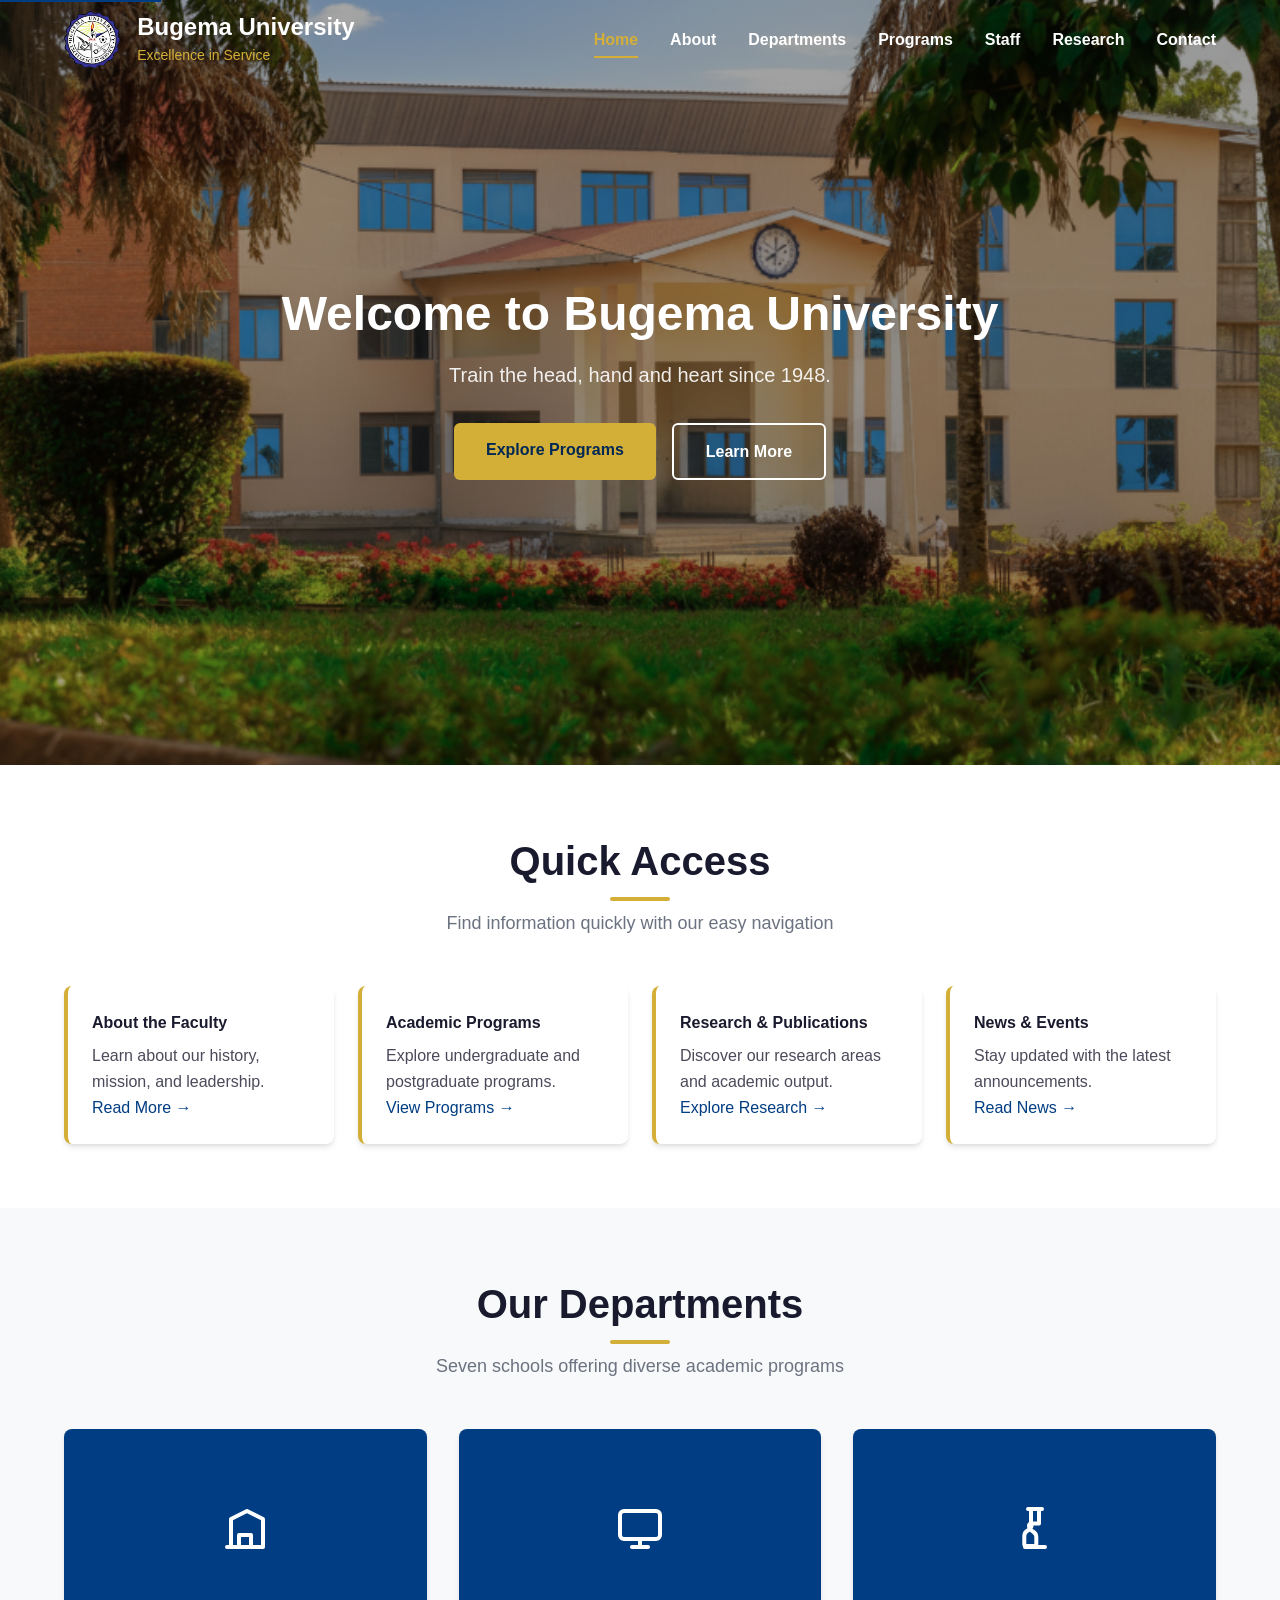
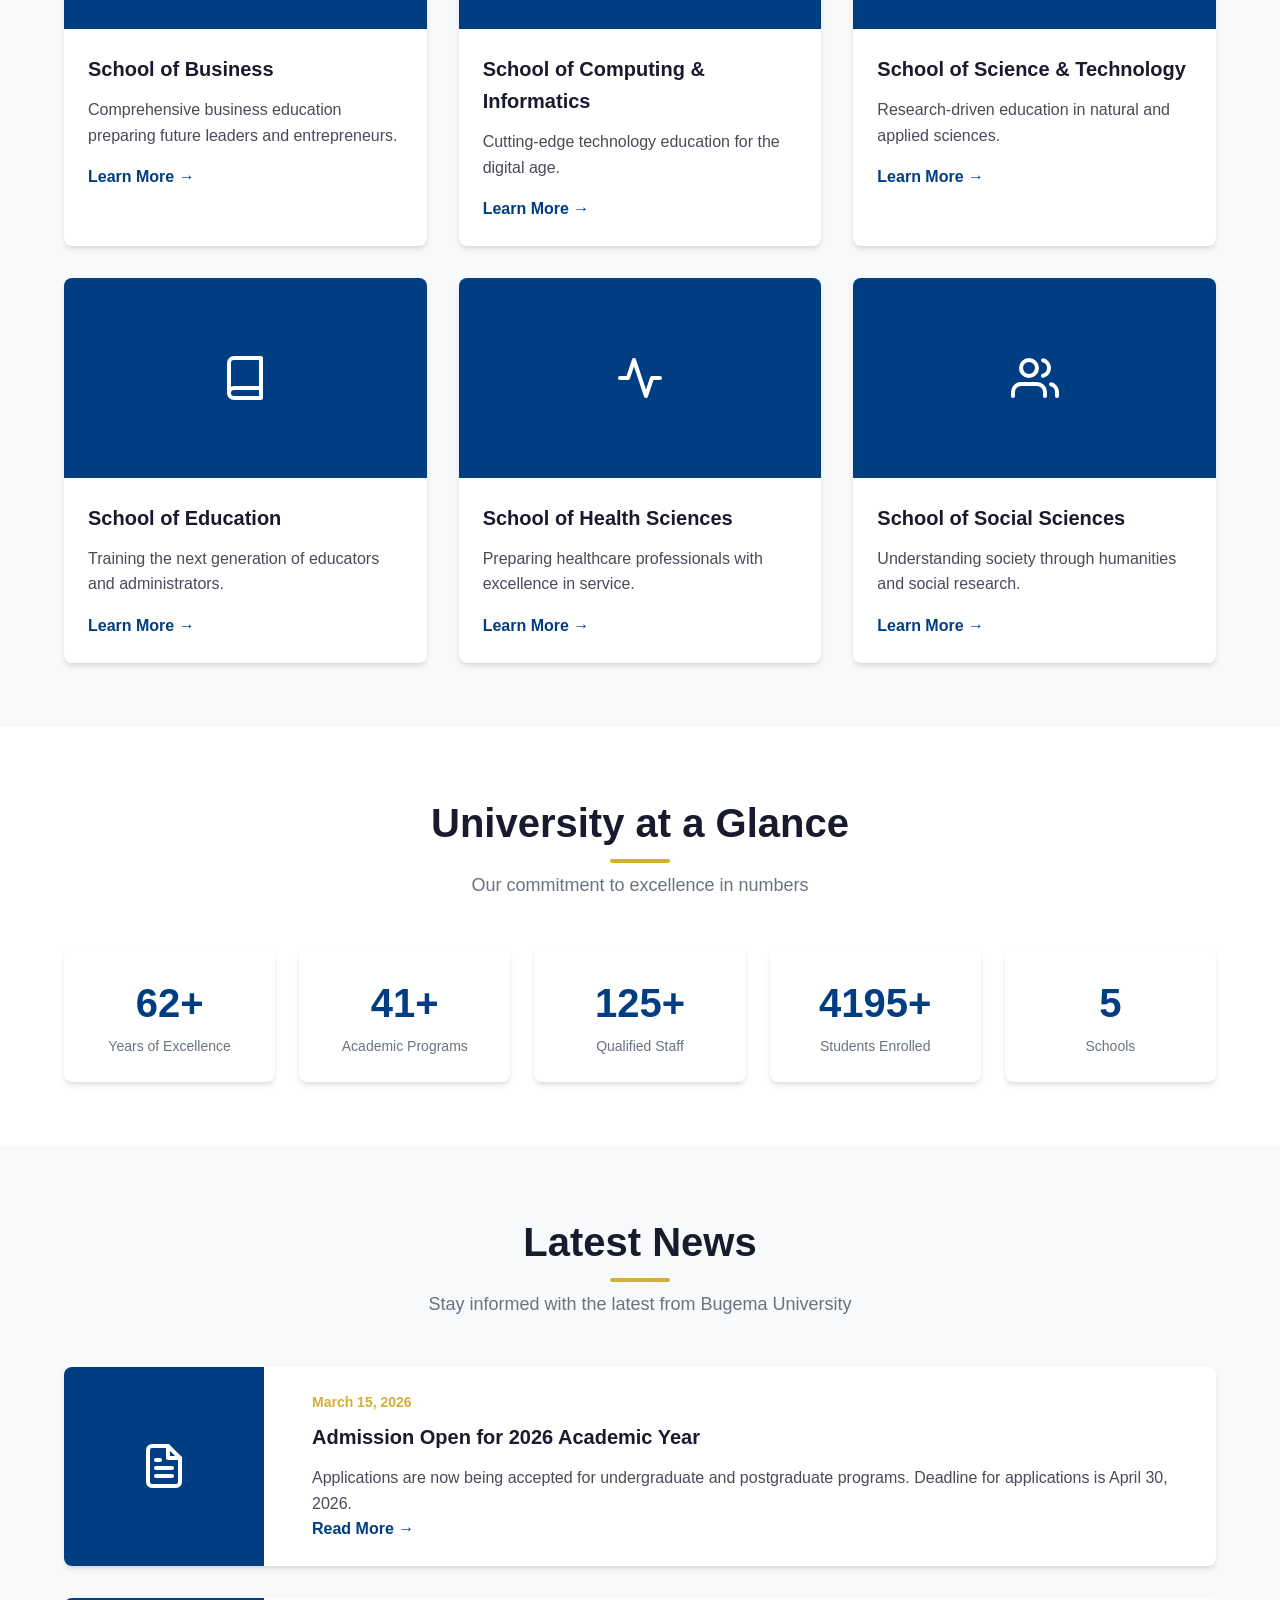
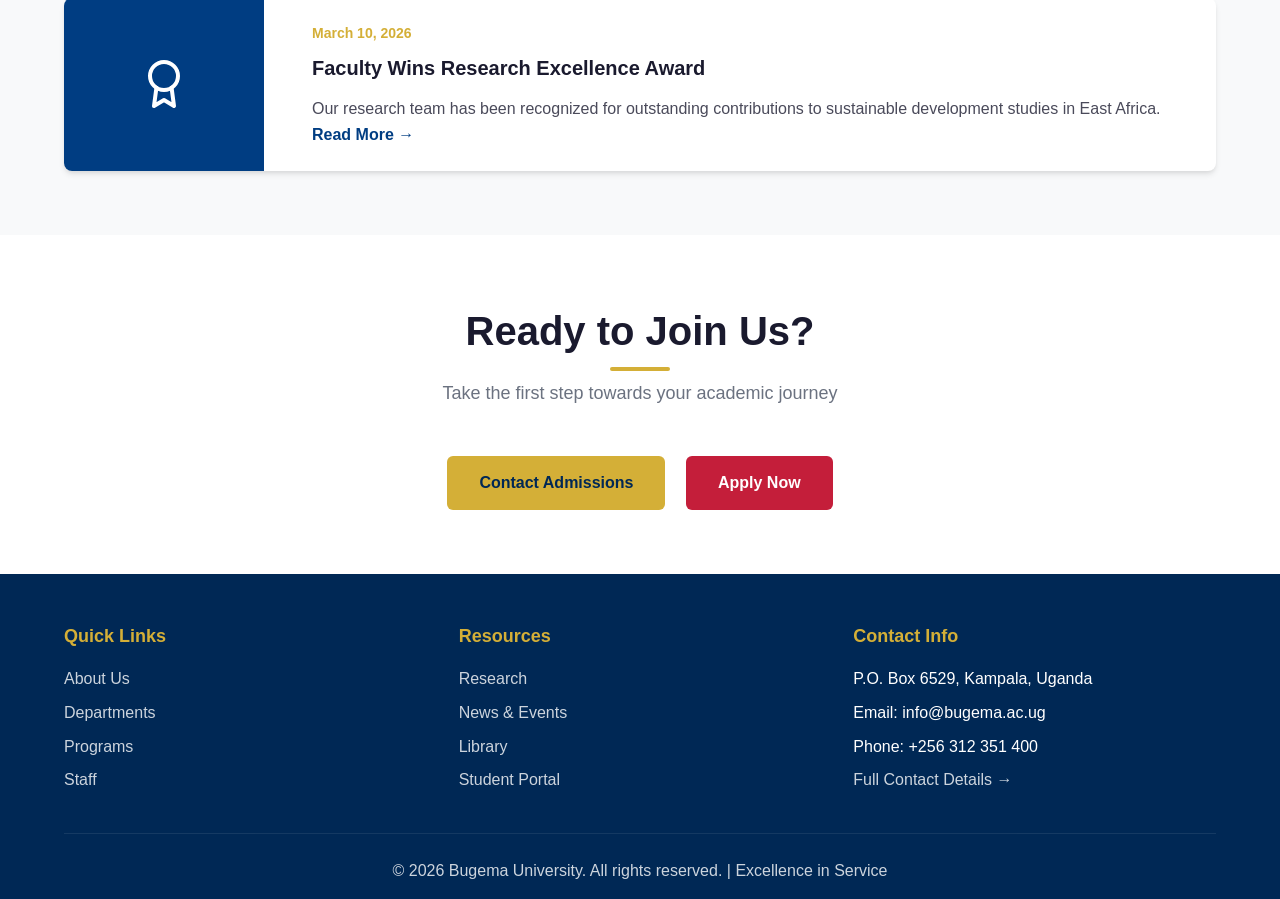
==== index.html @ 27b9cb72 "first commit" ====
<!DOCTYPE html>
<html lang="en">
<head>
    <meta charset="UTF-8">
    <meta name="viewport" content="width=device-width, initial-scale=1.0">
    <meta name="description" content="Bugema University Faculty Website - Excellence in Service since 1948. Offering quality education in various departments and programs.">
    <title>Bugema University - Home</title>
    <link rel="stylesheet" href="styles.css">
</head>
<body>
    <a href="#main-content" class="skip-link">Skip to main content</a>
    
    <header>
        <nav class="main-nav" role="navigation" aria-label="Main navigation">
            <div class="logo">
                <img src="logo.png" alt="Bugema University Logo">
                <div class="logo-text">
                    <h1>Bugema University</h1>
                    <span>Excellence in Service</span>
                </div>
            </div>
            <button class="mobile-menu-toggle" aria-label="Toggle navigation menu" aria-expanded="false">
                <svg class="icon icon-white" viewBox="0 0 24 24" fill="none" stroke="currentColor" stroke-width="2" stroke-linecap="round" stroke-linejoin="round">
                    <line x1="3" y1="12" x2="21" y2="12"></line>
                    <line x1="3" y1="6" x2="21" y2="6"></line>
                    <line x1="3" y1="18" x2="21" y2="18"></line>
                </svg>
            </button>
            <ul class="nav-links">
                <li><a href="index.html" class="active" aria-current="page">Home</a></li>
                <li><a href="about.html">About</a></li>
                <li><a href="departments.html">Departments</a></li>
                <li><a href="programs.html">Programs</a></li>
                <li><a href="staff.html">Staff</a></li>
                <li><a href="research.html">Research</a></li>
                <li><a href="contact.html">Contact</a></li>
            </ul>
        </nav>
    </header>

    <main id="main-content">
        <section class="hero" role="banner">
            <div class="hero-content">
                <h2>Welcome to Bugema University</h2>
                <p>Train the head, hand and heart since 1948.</p>
                <div class="hero-cta">
                    <a href="programs.html" class="btn btn-primary">Explore Programs</a>
                    <a href="about.html" class="btn btn-secondary">Learn More</a>
                </div>
            </div>
        </section>

        <section class="section" aria-labelledby="quick-links-heading">
            <div class="container">
                <div class="section-header">
                    <h2 id="quick-links-heading">Quick Access</h2>
                    <p>Find information quickly with our easy navigation</p>
                </div>
                <div class="quick-links">
                    <div class="quick-link-item">
                        <h4>About the Faculty</h4>
                        <p>Learn about our history, mission, and leadership.</p>
                        <a href="about.html">Read More →</a>
                    </div>
                    <div class="quick-link-item">
                        <h4>Academic Programs</h4>
                        <p>Explore undergraduate and postgraduate programs.</p>
                        <a href="programs.html">View Programs →</a>
                    </div>
                    <div class="quick-link-item">
                        <h4>Research & Publications</h4>
                        <p>Discover our research areas and academic output.</p>
                        <a href="research.html">Explore Research →</a>
                    </div>
                    <div class="quick-link-item">
                        <h4>News & Events</h4>
                        <p>Stay updated with the latest announcements.</p>
                        <a href="news.html">Read News →</a>
                    </div>
                </div>
            </div>
        </section>

        <section class="section section-alt" aria-labelledby="departments-heading">
            <div class="container">
                <div class="section-header">
                    <h2 id="departments-heading">Our Departments</h2>
                    <p>Seven schools offering diverse academic programs</p>
                </div>
                <div class="card-grid">
                    <article class="card">
                        <div class="icon-container" aria-hidden="true">
                            <svg class="icon icon-lg icon-white" viewBox="0 0 24 24" fill="none" stroke="currentColor" stroke-width="2" stroke-linecap="round" stroke-linejoin="round">
                                <path d="M3 21h18M5 21V7l8-4 8 4v14M9 21v-6h6v6"/>
                            </svg>
                        </div>
                        <div class="card-content">
                            <h3>School of Business</h3>
                            <p>Comprehensive business education preparing future leaders and entrepreneurs.</p>
                            <a href="departments.html#business" class="card-link">Learn More →</a>
                        </div>
                    </article>
                    <article class="card">
                        <div class="icon-container" aria-hidden="true">
                            <svg class="icon icon-lg icon-white" viewBox="0 0 24 24" fill="none" stroke="currentColor" stroke-width="2" stroke-linecap="round" stroke-linejoin="round">
                                <rect x="2" y="3" width="20" height="14" rx="2" ry="2"></rect>
                                <line x1="8" y1="21" x2="16" y2="21"></line>
                                <line x1="12" y1="17" x2="12" y2="21"></line>
                            </svg>
                        </div>
                        <div class="card-content">
                            <h3>School of Computing & Informatics</h3>
                            <p>Cutting-edge technology education for the digital age.</p>
                            <a href="departments.html#computing" class="card-link">Learn More →</a>
                        </div>
                    </article>
                    <article class="card">
                        <div class="icon-container" aria-hidden="true">
                            <svg class="icon icon-lg icon-white" viewBox="0 0 24 24" fill="none" stroke="currentColor" stroke-width="2" stroke-linecap="round" stroke-linejoin="round">
                                <path d="M10 2v7.31M14 9.3V1.99M8.5 2h7M14 9.3h-4.05a.95.95 0 0 0-.95 1.05 3 3 0 0 0 1.35 2.5l.95.63a3 3 0 0 1 1.35 2.5v3.55a.95.95 0 0 1-.95.95h-4.1a.95.95 0 0 1-.95-.95V15.5a3 3 0 0 1 1.35-2.5l.95-.63a3 3 0 0 0 1.35-2.5"/>
                                <path d="M7 21h10"/>
                            </svg>
                        </div>
                        <div class="card-content">
                            <h3>School of Science & Technology</h3>
                            <p>Research-driven education in natural and applied sciences.</p>
                            <a href="departments.html#science" class="card-link">Learn More →</a>
                        </div>
                    </article>
                    <article class="card">
                        <div class="icon-container" aria-hidden="true">
                            <svg class="icon icon-lg icon-white" viewBox="0 0 24 24" fill="none" stroke="currentColor" stroke-width="2" stroke-linecap="round" stroke-linejoin="round">
                                <path d="M4 19.5A2.5 2.5 0 0 1 6.5 17H20"></path>
                                <path d="M6.5 2H20v20H6.5A2.5 2.5 0 0 1 4 19.5v-15A2.5 2.5 0 0 1 6.5 2z"></path>
                            </svg>
                        </div>
                        <div class="card-content">
                            <h3>School of Education</h3>
                            <p>Training the next generation of educators and administrators.</p>
                            <a href="departments.html#education" class="card-link">Learn More →</a>
                        </div>
                    </article>
                    <article class="card">
                        <div class="icon-container" aria-hidden="true">
                            <svg class="icon icon-lg icon-white" viewBox="0 0 24 24" fill="none" stroke="currentColor" stroke-width="2" stroke-linecap="round" stroke-linejoin="round">
                                <path d="M22 12h-4l-3 9L9 3l-3 9H2"></path>
                            </svg>
                        </div>
                        <div class="card-content">
                            <h3>School of Health Sciences</h3>
                            <p>Preparing healthcare professionals with excellence in service.</p>
                            <a href="departments.html#health" class="card-link">Learn More →</a>
                        </div>
                    </article>
                    <article class="card">
                        <div class="icon-container" aria-hidden="true">
                            <svg class="icon icon-lg icon-white" viewBox="0 0 24 24" fill="none" stroke="currentColor" stroke-width="2" stroke-linecap="round" stroke-linejoin="round">
                                <path d="M17 21v-2a4 4 0 0 0-4-4H5a4 4 0 0 0-4 4v2"></path>
                                <circle cx="9" cy="7" r="4"></circle>
                                <path d="M23 21v-2a4 4 0 0 0-3-3.87"></path>
                                <path d="M16 3.13a4 4 0 0 1 0 7.75"></path>
                            </svg>
                        </div>
                        <div class="card-content">
                            <h3>School of Social Sciences</h3>
                            <p>Understanding society through humanities and social research.</p>
                            <a href="departments.html#social" class="card-link">Learn More →</a>
                        </div>
                    </article>
                </div>
            </div>
        </section>

        <section class="section" aria-labelledby="stats-heading">
            <div class="container">
                <div class="section-header">
                    <h2 id="stats-heading">University at a Glance</h2>
                    <p>Our commitment to excellence in numbers</p>
                </div>
                <div class="stats-grid">
                    <div class="stat-item">
                        <div class="stat-number" data-target="75" data-suffix="+">0+</div>
                        <div class="stat-label">Years of Excellence</div>
                    </div>
                    <div class="stat-item">
                        <div class="stat-number" data-target="50" data-suffix="+">0+</div>
                        <div class="stat-label">Academic Programs</div>
                    </div>
                    <div class="stat-item">
                        <div class="stat-number" data-target="150" data-suffix="+">0+</div>
                        <div class="stat-label">Qualified Staff</div>
                    </div>
                    <div class="stat-item">
                        <div class="stat-number" data-target="5000" data-suffix="+">0+</div>
                        <div class="stat-label">Students Enrolled</div>
                    </div>
                    <div class="stat-item">
                        <div class="stat-number" data-target="7" data-suffix="">0</div>
                        <div class="stat-label">Schools</div>
                    </div>
                </div>
            </div>
        </section>

        <section class="section section-alt" aria-labelledby="news-heading">
            <div class="container">
                <div class="section-header">
                    <h2 id="news-heading">Latest News</h2>
                    <p>Stay informed with the latest from Bugema University</p>
                </div>
                <div class="news-grid">
                    <article class="news-item">
                        <div class="news-image" aria-hidden="true">
                            <svg class="icon icon-lg icon-white" viewBox="0 0 24 24" fill="none" stroke="currentColor" stroke-width="2" stroke-linecap="round" stroke-linejoin="round">
                                <path d="M14 2H6a2 2 0 0 0-2 2v16a2 2 0 0 0 2 2h12a2 2 0 0 0 2-2V8z"></path>
                                <polyline points="14 2 14 8 20 8"></polyline>
                                <line x1="16" y1="13" x2="8" y2="13"></line>
                                <line x1="16" y1="17" x2="8" y2="17"></line>
                                <polyline points="10 9 9 9 8 9"></polyline>
                            </svg>
                        </div>
                        <div class="news-content">
                            <div class="news-date">March 15, 2026</div>
                            <h3>Admission Open for 2026 Academic Year</h3>
                            <p>Applications are now being accepted for undergraduate and postgraduate programs. Deadline for applications is April 30, 2026.</p>
                            <a href="news.html" class="card-link">Read More →</a>
                        </div>
                    </article>
                    <article class="news-item">
                        <div class="news-image" aria-hidden="true">
                            <svg class="icon icon-lg icon-white" viewBox="0 0 24 24" fill="none" stroke="currentColor" stroke-width="2" stroke-linecap="round" stroke-linejoin="round">
                                <circle cx="12" cy="8" r="7"></circle>
                                <polyline points="8.21 13.89 7 23 12 20 17 23 15.79 13.88"></polyline>
                            </svg>
                        </div>
                        <div class="news-content">
                            <div class="news-date">March 10, 2026</div>
                            <h3>Faculty Wins Research Excellence Award</h3>
                            <p>Our research team has been recognized for outstanding contributions to sustainable development studies in East Africa.</p>
                            <a href="news.html" class="card-link">Read More →</a>
                        </div>
                    </article>
                </div>
            </div>
        </section>

        <section class="section" aria-labelledby="cta-heading">
            <div class="container">
                <div class="section-header">
                    <h2 id="cta-heading">Ready to Join Us?</h2>
                    <p>Take the first step towards your academic journey</p>
                </div>
                <div style="text-align: center;">
                    <a href="contact.html" class="btn btn-primary" style="margin-right: 1rem;">Contact Admissions</a>
                    <a href="programs.html" class="btn btn-accent">Apply Now</a>
                </div>
            </div>
        </section>
    </main>

    <footer role="contentinfo">
        <div class="container">
            <div class="footer-grid">
                <div class="footer-section">
                    <h4>Quick Links</h4>
                    <ul>
                        <li><a href="about.html">About Us</a></li>
                        <li><a href="departments.html">Departments</a></li>
                        <li><a href="programs.html">Programs</a></li>
                        <li><a href="staff.html">Staff</a></li>
                    </ul>
                </div>
                <div class="footer-section">
                    <h4>Resources</h4>
                    <ul>
                        <li><a href="research.html">Research</a></li>
                        <li><a href="news.html">News & Events</a></li>
                        <li><a href="#">Library</a></li>
                        <li><a href="#">Student Portal</a></li>
                    </ul>
                </div>
                <div class="footer-section">
                    <h4>Contact Info</h4>
                    <ul>
                        <li>P.O. Box 6529, Kampala, Uganda</li>
                        <li>Email: info@bugema.ac.ug</li>
                        <li>Phone: +256 312 351 400</li>
                        <li><a href="contact.html">Full Contact Details →</a></li>
                    </ul>
                </div>
            </div>
            <div class="footer-bottom">
                <p>&copy; 2026 Bugema University. All rights reserved. | Excellence in Service</p>
            </div>
        </div>
    </footer>

    <script>
        document.addEventListener('DOMContentLoaded', function() {
            // Mobile menu toggle
            const menuToggle = document.querySelector('.mobile-menu-toggle');
            const navLinks = document.querySelector('.nav-links');
            
            if (menuToggle) {
                menuToggle.addEventListener('click', () => {
                    const isExpanded = menuToggle.getAttribute('aria-expanded') === 'true';
                    menuToggle.setAttribute('aria-expanded', !isExpanded);
                    navLinks.classList.toggle('active');
                });
            }

            // Navbar scroll behavior - add solid background when scrolled past hero
            const header = document.querySelector('header');
            const hero = document.querySelector('.hero');
            
            function updateNavbar() {
                if (!hero) return;
                const heroBottom = hero.getBoundingClientRect().bottom;
                if (heroBottom <= 0) {
                    header.classList.add('scrolled');
                } else {
                    header.classList.remove('scrolled');
                }
            }
            
            window.addEventListener('scroll', updateNavbar);
            updateNavbar();

            // Scroll to top button functionality
            const scrollToTopBtn = document.querySelector('.scroll-to-top');
            
            function toggleScrollToTop() {
                if (window.scrollY > 300) {
                    scrollToTopBtn.classList.add('visible');
                } else {
                    scrollToTopBtn.classList.remove('visible');
                }
            }
            
            window.addEventListener('scroll', toggleScrollToTop);
            
            if (scrollToTopBtn) {
                scrollToTopBtn.addEventListener('click', () => {
                    window.scrollTo({
                        top: 0,
                        behavior: 'smooth'
                    });
                });
            }

            // Stats counter animation - all complete together in same duration
            const statNumbers = document.querySelectorAll('.stat-number');
            const duration = 2000;
            let countersStarted = false;

            function startCounters() {
                if (countersStarted) return;
                countersStarted = true;

                statNumbers.forEach(stat => {
                    const target = parseInt(stat.getAttribute('data-target'));
                    const suffix = stat.getAttribute('data-suffix') || '';
                    const startTime = performance.now();

                    function updateCounter(currentTime) {
                        const elapsed = currentTime - startTime;
                        const progress = Math.min(elapsed / duration, 1);
                        const easeOutQuart = 1 - Math.pow(1 - progress, 4);
                        const current = Math.floor(easeOutQuart * target);
                        
                        stat.textContent = current + suffix;

                        if (progress < 1) {
                            requestAnimationFrame(updateCounter);
                        } else {
                            stat.textContent = target + suffix;
                        }
                    }

                    requestAnimationFrame(updateCounter);
                });
            }

            // Trigger counters when stats section is visible
            const statsGrid = document.querySelector('.stats-grid');
            if (statsGrid) {
                // Immediate visibility check
                function isInViewport() {
                    const rect = statsGrid.getBoundingClientRect();
                    return rect.top < window.innerHeight && rect.bottom > 0;
                }

                if (isInViewport()) {
                    startCounters();
                } else {
                    // Use Intersection Observer for when it comes into view
                    const observer = new IntersectionObserver((entries) => {
                        entries.forEach(entry => {
                            if (entry.isIntersecting) {
                                startCounters();
                                observer.disconnect();
                            }
                        });
                    }, { threshold: 0.1 });

                    observer.observe(statsGrid);
                }
            }
        });
    </script>

    <button class="scroll-to-top" aria-label="Scroll to top">
        <svg viewBox="0 0 24 24" fill="none" stroke="currentColor" stroke-width="2" stroke-linecap="round" stroke-linejoin="round">
            <polyline points="18 15 12 9 6 15"></polyline>
        </svg>
    </button>
</body>
</html>
---- styles.css ----
/* Bugema University Website - Main Stylesheet */
/* Color Palette based on university logo */
/* Primary: Bugema Blue #003d82, Deep Navy #002855 */
/* Accent: Gold #d4af37, Flame Red #c41e3a */
/* Text: Dark #1a1a2e, Body #4a4a5a, Light #6b7280 */

* {
    margin: 0;
    padding: 0;
    box-sizing: border-box;
}

:root {
    --bugema-blue: #003d82;
    --deep-navy: #002855;
    --gold: #d4af37;
    --flame-red: #c41e3a;
    --dark-text: #1a1a2e;
    --body-text: #4a4a5a;
    --light-text: #6b7280;
    --white: #ffffff;
    --light-gray: #f8f9fa;
    --border-gray: #e5e7eb;
    --shadow: 0 4px 6px -1px rgba(0, 0, 0, 0.1), 0 2px 4px -1px rgba(0, 0, 0, 0.06);
    --shadow-lg: 0 10px 15px -3px rgba(0, 0, 0, 0.1), 0 4px 6px -2px rgba(0, 0, 0, 0.05);
}

html {
    scroll-behavior: smooth;
}

body {
    font-family: 'Segoe UI', Tahoma, Geneva, Verdana, sans-serif;
    line-height: 1.6;
    color: var(--body-text);
    background-color: var(--white);
    padding-top: 0;
}

/* Header & Navigation */
header {
    background-color: rgba(0, 61, 130, 0);
    position: fixed;
    top: 0;
    left: 0;
    right: 0;
    z-index: 1000;
    transition: background-color 0.3s ease, box-shadow 0.3s ease;
}

header.scrolled {
    background-color: var(--bugema-blue);
    box-shadow: var(--shadow);
}

.main-nav {
    max-width: 1200px;
    margin: 0 auto;
    padding: 0 1.5rem;
    display: flex;
    justify-content: space-between;
    align-items: center;
    height: 80px;
}

.logo {
    display: flex;
    align-items: center;
    gap: 1rem;
    margin-right: auto;
}

.logo img {
    height: 60px;
    width: auto;
}

.logo-text {
    color: var(--white);
}

.logo-text h1 {
    font-size: 1.5rem;
    font-weight: 700;
    line-height: 1.2;
}

.logo-text span {
    font-size: 0.875rem;
    color: var(--gold);
}

.nav-links {
    display: flex;
    list-style: none;
    gap: 2rem;
}

.nav-links a {
    color: var(--white);
    text-decoration: none;
    font-weight: 700;
    padding: 0.5rem 0;
    border-bottom: 2px solid transparent;
    transition: all 0.3s ease;
}

.nav-links a:hover,
.nav-links a.active {
    color: var(--gold);
    border-bottom-color: var(--gold);
}

.mobile-menu-toggle {
    display: none;
    background: none;
    border: none;
    color: var(--white);
    font-size: 1.5rem;
    cursor: pointer;
    padding: 0.5rem;
}

/* Hero Section */
.hero {
    background: url('hero-bg.jpg') center center / cover no-repeat;
    color: var(--white);
    padding: 8rem 1.5rem;
    text-align: center;
    position: relative;
    overflow: hidden;
    min-height: 85vh;
    display: flex;
    align-items: center;
    justify-content: center;
}

.hero::before {
    content: '';
    position: absolute;
    top: 0;
    left: 0;
    right: 0;
    bottom: 0;
    background: linear-gradient(135deg, rgba(0, 0, 0, 0.3) 0%, rgba(0, 0, 0, 0.4) 100%);
}

.hero-content {
    max-width: 800px;
    margin: 0 auto;
    position: relative;
    z-index: 1;
}

.hero h2 {
    font-size: 3rem;
    font-weight: 700;
    margin-bottom: 1rem;
    line-height: 1.2;
}

.hero p {
    font-size: 1.25rem;
    margin-bottom: 2rem;
    opacity: 0.9;
}

.hero-cta {
    display: flex;
    gap: 1rem;
    justify-content: center;
    flex-wrap: wrap;
}

.btn {
    display: inline-block;
    padding: 0.875rem 2rem;
    font-size: 1rem;
    font-weight: 600;
    text-decoration: none;
    border-radius: 0.375rem;
    transition: all 0.3s ease;
    cursor: pointer;
    border: none;
}

.btn-primary {
    background-color: var(--gold);
    color: var(--deep-navy);
}

.btn-primary:hover {
    background-color: #b8942e;
    transform: translateY(-2px);
    box-shadow: var(--shadow-lg);
}

.btn-secondary {
    background-color: transparent;
    color: var(--white);
    border: 2px solid var(--white);
}

.btn-secondary:hover {
    background-color: var(--white);
    color: var(--bugema-blue);
}

.btn-accent {
    background-color: var(--flame-red);
    color: var(--white);
}

.btn-accent:hover {
    background-color: #a01830;
    transform: translateY(-2px);
}

/* Container */
.container {
    max-width: 1200px;
    margin: 0 auto;
    padding: 0 1.5rem;
}

/* Section Styles */
.section {
    padding: 4rem 0;
}

.section-alt {
    background-color: var(--light-gray);
}

.section-header {
    text-align: center;
    margin-bottom: 3rem;
}

.section-header h2 {
    font-size: 2.5rem;
    color: var(--dark-text);
    margin-bottom: 1rem;
    position: relative;
    display: inline-block;
}

.section-header h2::after {
    content: '';
    position: absolute;
    bottom: -0.5rem;
    left: 50%;
    transform: translateX(-50%);
    width: 60px;
    height: 4px;
    background-color: var(--gold);
    border-radius: 2px;
}

.section-header p {
    font-size: 1.125rem;
    color: var(--light-text);
    max-width: 600px;
    margin: 0 auto;
}

/* Cards */
.card-grid {
    display: grid;
    grid-template-columns: repeat(auto-fit, minmax(300px, 1fr));
    gap: 2rem;
}

.card {
    background-color: var(--white);
    border-radius: 0.5rem;
    box-shadow: var(--shadow);
    overflow: hidden;
    transition: all 0.3s ease;
}

.card:hover {
    transform: translateY(-4px);
    box-shadow: var(--shadow-lg);
}

.card-image {
    height: 200px;
    background-color: var(--bugema-blue);
    display: flex;
    align-items: center;
    justify-content: center;
    color: var(--white);
    font-size: 3rem;
}

.card-image img {
    width: 100%;
    height: 100%;
    object-fit: cover;
}

.card-content {
    padding: 1.5rem;
}

.card-content h3 {
    font-size: 1.25rem;
    color: var(--dark-text);
    margin-bottom: 0.75rem;
}

.card-content p {
    color: var(--body-text);
    margin-bottom: 1rem;
}

.card-link {
    color: var(--bugema-blue);
    text-decoration: none;
    font-weight: 600;
    display: inline-flex;
    align-items: center;
    gap: 0.5rem;
    transition: color 0.3s ease;
}

.card-link:hover {
    color: var(--gold);
}

/* Quick Links Section */
.quick-links {
    display: grid;
    grid-template-columns: repeat(auto-fit, minmax(250px, 1fr));
    gap: 1.5rem;
    margin-top: 2rem;
}

.quick-link-item {
    background-color: var(--white);
    padding: 1.5rem;
    border-radius: 0.5rem;
    border-left: 4px solid var(--gold);
    box-shadow: var(--shadow);
    transition: all 0.3s ease;
}

.quick-link-item:hover {
    border-left-color: var(--bugema-blue);
    transform: translateX(4px);
}

.quick-link-item h4 {
    color: var(--dark-text);
    margin-bottom: 0.5rem;
}

.quick-link-item a {
    color: var(--bugema-blue);
    text-decoration: none;
    font-weight: 500;
}

/* Staff Profile Cards */
.profile-grid {
    display: grid;
    grid-template-columns: repeat(auto-fit, minmax(280px, 1fr));
    gap: 2rem;
}

.profile-card {
    background-color: var(--white);
    border-radius: 0.5rem;
    box-shadow: var(--shadow);
    overflow: hidden;
    transition: all 0.3s ease;
}

.profile-card:hover {
    transform: translateY(-4px);
    box-shadow: var(--shadow-lg);
}

.profile-image {
    width: 100%;
    height: 250px;
    background-color: var(--light-gray);
    display: flex;
    align-items: center;
    justify-content: center;
    color: var(--light-text);
    font-size: 4rem;
}

.profile-image img {
    width: 100%;
    height: 100%;
    object-fit: cover;
}

.profile-content {
    padding: 1.5rem;
}

.profile-content h3 {
    font-size: 1.25rem;
    color: var(--dark-text);
    margin-bottom: 0.25rem;
}

.profile-title {
    color: var(--gold);
    font-weight: 600;
    margin-bottom: 1rem;
}

.profile-details {
    list-style: none;
    font-size: 0.875rem;
}

.profile-details li {
    margin-bottom: 0.5rem;
    padding-left: 1.25rem;
    position: relative;
}

.profile-details li::before {
    content: '•';
    position: absolute;
    left: 0;
    color: var(--bugema-blue);
}

/* Department List */
.department-list {
    display: grid;
    gap: 1.5rem;
}

.department-item {
    background-color: var(--white);
    border-radius: 0.5rem;
    padding: 2rem;
    box-shadow: var(--shadow);
    border-left: 4px solid var(--bugema-blue);
}

.department-item h3 {
    color: var(--dark-text);
    font-size: 1.5rem;
    margin-bottom: 0.75rem;
}

.department-item p {
    margin-bottom: 1rem;
}

/* Program Cards */
.program-card {
    background-color: var(--white);
    border-radius: 0.5rem;
    overflow: hidden;
    box-shadow: var(--shadow);
}

.program-header {
    background-color: var(--bugema-blue);
    color: var(--white);
    padding: 1.5rem;
}

.program-header h3 {
    font-size: 1.5rem;
    margin-bottom: 0.5rem;
}

.program-badge {
    display: inline-block;
    background-color: var(--gold);
    color: var(--deep-navy);
    padding: 0.25rem 0.75rem;
    border-radius: 1rem;
    font-size: 0.75rem;
    font-weight: 600;
    text-transform: uppercase;
}

.program-body {
    padding: 1.5rem;
}

.program-body h4 {
    color: var(--dark-text);
    margin: 1rem 0 0.5rem;
}

.program-body h4:first-child {
    margin-top: 0;
}

.program-body ul {
    margin-left: 1.5rem;
    color: var(--body-text);
}

.program-body li {
    margin-bottom: 0.25rem;
}

/* News Items */
.news-grid {
    display: grid;
    gap: 2rem;
}

.news-item {
    display: grid;
    grid-template-columns: 200px 1fr;
    gap: 1.5rem;
    background-color: var(--white);
    border-radius: 0.5rem;
    overflow: hidden;
    box-shadow: var(--shadow);
}

.news-image {
    height: 100%;
    min-height: 150px;
    background-color: var(--bugema-blue);
    display: flex;
    align-items: center;
    justify-content: center;
    color: var(--white);
}

.news-image img {
    width: 100%;
    height: 100%;
    object-fit: cover;
}

.news-content {
    padding: 1.5rem;
}

.news-date {
    color: var(--gold);
    font-weight: 600;
    font-size: 0.875rem;
    margin-bottom: 0.5rem;
}

.news-content h3 {
    color: var(--dark-text);
    font-size: 1.25rem;
    margin-bottom: 0.75rem;
}

/* Contact Page */
.contact-grid {
    display: grid;
    grid-template-columns: 1fr 1fr;
    gap: 3rem;
}

.contact-info h3 {
    color: var(--dark-text);
    margin-bottom: 1rem;
}

.contact-details {
    list-style: none;
    margin-bottom: 2rem;
}

.contact-details li {
    display: flex;
    align-items: flex-start;
    gap: 1rem;
    margin-bottom: 1rem;
}

.contact-icon {
    width: 40px;
    height: 40px;
    background-color: var(--bugema-blue);
    color: var(--white);
    border-radius: 50%;
    display: flex;
    align-items: center;
    justify-content: center;
    flex-shrink: 0;
}

.contact-form {
    background-color: var(--white);
    padding: 2rem;
    border-radius: 0.5rem;
    box-shadow: var(--shadow);
}

.form-group {
    margin-bottom: 1.5rem;
}

.form-group label {
    display: block;
    margin-bottom: 0.5rem;
    color: var(--dark-text);
    font-weight: 500;
}

.form-group input,
.form-group textarea,
.form-group select {
    width: 100%;
    padding: 0.75rem;
    border: 1px solid var(--border-gray);
    border-radius: 0.375rem;
    font-size: 1rem;
    transition: border-color 0.3s ease;
}

.form-group input:focus,
.form-group textarea:focus,
.form-group select:focus {
    outline: none;
    border-color: var(--bugema-blue);
}

.form-group textarea {
    resize: vertical;
    min-height: 120px;
}

/* Footer */
footer {
    background-color: var(--deep-navy);
    color: var(--white);
    padding: 3rem 0 1rem;
}

.footer-grid {
    display: grid;
    grid-template-columns: repeat(auto-fit, minmax(250px, 1fr));
    gap: 2rem;
    margin-bottom: 2rem;
}

.footer-section h4 {
    color: var(--gold);
    margin-bottom: 1rem;
    font-size: 1.125rem;
}

.footer-section ul {
    list-style: none;
}

.footer-section li {
    margin-bottom: 0.5rem;
}

.footer-section a {
    color: var(--white);
    text-decoration: none;
    opacity: 0.8;
    transition: opacity 0.3s ease;
}

.footer-section a:hover {
    opacity: 1;
    color: var(--gold);
}

.footer-bottom {
    border-top: 1px solid rgba(255, 255, 255, 0.1);
    padding-top: 1.5rem;
    text-align: center;
    opacity: 0.8;
}

/* About Page Specific */
.about-content {
    display: grid;
    grid-template-columns: 1fr 1fr;
    gap: 3rem;
    align-items: center;
}

.about-image {
    background-color: var(--light-gray);
    border-radius: 0.5rem;
    min-height: 400px;
    display: flex;
    align-items: center;
    justify-content: center;
    color: var(--light-text);
}

.about-text h3 {
    color: var(--dark-text);
    margin: 1.5rem 0 1rem;
}

.stats-grid {
    display: grid;
    grid-template-columns: repeat(auto-fit, minmax(150px, 1fr));
    gap: 1.5rem;
    margin-top: 2rem;
}

.stat-item {
    text-align: center;
    padding: 1.5rem;
    background-color: var(--white);
    border-radius: 0.5rem;
    box-shadow: var(--shadow);
}

.stat-number {
    font-size: 2.5rem;
    font-weight: 700;
    color: var(--bugema-blue);
}

.stat-label {
    color: var(--light-text);
    font-size: 0.875rem;
}

/* Research Page */
.research-area {
    background-color: var(--white);
    border-radius: 0.5rem;
    padding: 2rem;
    margin-bottom: 1.5rem;
    box-shadow: var(--shadow);
}

.research-area h3 {
    color: var(--dark-text);
    margin-bottom: 1rem;
    display: flex;
    align-items: center;
    gap: 0.75rem;
}

.publication-list {
    list-style: none;
}

.publication-list li {
    padding: 1rem;
    border-bottom: 1px solid var(--border-gray);
}

.publication-list li:last-child {
    border-bottom: none;
}

.publication-title {
    color: var(--bugema-blue);
    font-weight: 600;
}

.publication-meta {
    color: var(--light-text);
    font-size: 0.875rem;
}

/* Responsive Design */
@media (max-width: 768px) {
    .mobile-menu-toggle {
        display: block;
    }
    
    .nav-links {
        display: none;
        position: absolute;
        top: 100%;
        left: 0;
        right: 0;
        background-color: var(--bugema-blue);
        flex-direction: column;
        padding: 1rem;
        gap: 0;
        box-shadow: var(--shadow);
    }
    
    .nav-links.active {
        display: flex;
    }
    
    .nav-links a {
        padding: 1rem;
        border-bottom: 1px solid rgba(255, 255, 255, 0.1);
    }
    
    .hero h2 {
        font-size: 2rem;
    }
    
    .section-header h2 {
        font-size: 1.75rem;
    }
    
    .news-item {
        grid-template-columns: 1fr;
    }
    
    .news-image {
        height: 200px;
    }
    
    .contact-grid,
    .about-content {
        grid-template-columns: 1fr;
    }
    
    .footer-grid {
        grid-template-columns: 1fr;
        text-align: center;
    }
}

/* Accessibility */
.skip-link {
    position: absolute;
    top: -40px;
    left: 0;
    background: var(--bugema-blue);
    color: var(--white);
    padding: 8px;
    text-decoration: none;
    z-index: 100;
}

.skip-link:focus {
    top: 0;
}

.sr-only {
    position: absolute;
    width: 1px;
    height: 1px;
    padding: 0;
    margin: -1px;
    overflow: hidden;
    clip: rect(0, 0, 0, 0);
    white-space: nowrap;
    border-width: 0;
}

/* Focus styles for keyboard navigation */
a:focus-visible,
button:focus-visible,
input:focus-visible,
textarea:focus-visible,
select:focus-visible {
    outline: 3px solid var(--gold);
    outline-offset: 2px;
}

/* SVG Icons */
.icon {
    width: 1.5rem;
    height: 1.5rem;
    display: inline-block;
    vertical-align: middle;
    flex-shrink: 0;
}

.icon-lg {
    width: 3rem;
    height: 3rem;
}

.icon-xl {
    width: 4rem;
    height: 4rem;
}

.icon-white {
    color: var(--white);
}

.icon-gold {
    color: var(--gold);
}

.icon-blue {
    color: var(--bugema-blue);
}

.icon-muted {
    color: var(--light-text);
}

/* Icon container for card images */
.icon-container {
    height: 200px;
    background-color: var(--bugema-blue);
    display: flex;
    align-items: center;
    justify-content: center;
}

.icon-container-lg {
    height: 250px;
    background-color: var(--light-gray);
    display: flex;
    align-items: center;
    justify-content: center;
}

.icon-container-about {
    min-height: 400px;
    background-color: var(--light-gray);
    border-radius: 0.5rem;
    display: flex;
    align-items: center;
    justify-content: center;
}

/* Scroll to Top Button */
.scroll-to-top {
    position: fixed;
    bottom: 2rem;
    right: 2rem;
    width: 48px;
    height: 48px;
    background-color: var(--bugema-blue);
    color: var(--white);
    border: none;
    border-radius: 50%;
    cursor: pointer;
    display: flex;
    align-items: center;
    justify-content: center;
    opacity: 0;
    visibility: hidden;
    transform: translateY(20px);
    transition: all 0.3s ease;
    box-shadow: var(--shadow-lg);
    z-index: 999;
}

.scroll-to-top.visible {
    opacity: 1;
    visibility: visible;
    transform: translateY(0);
}

.scroll-to-top:hover {
    background-color: var(--gold);
    transform: translateY(-4px);
}

.scroll-to-top svg {
    width: 24px;
    height: 24px;
}
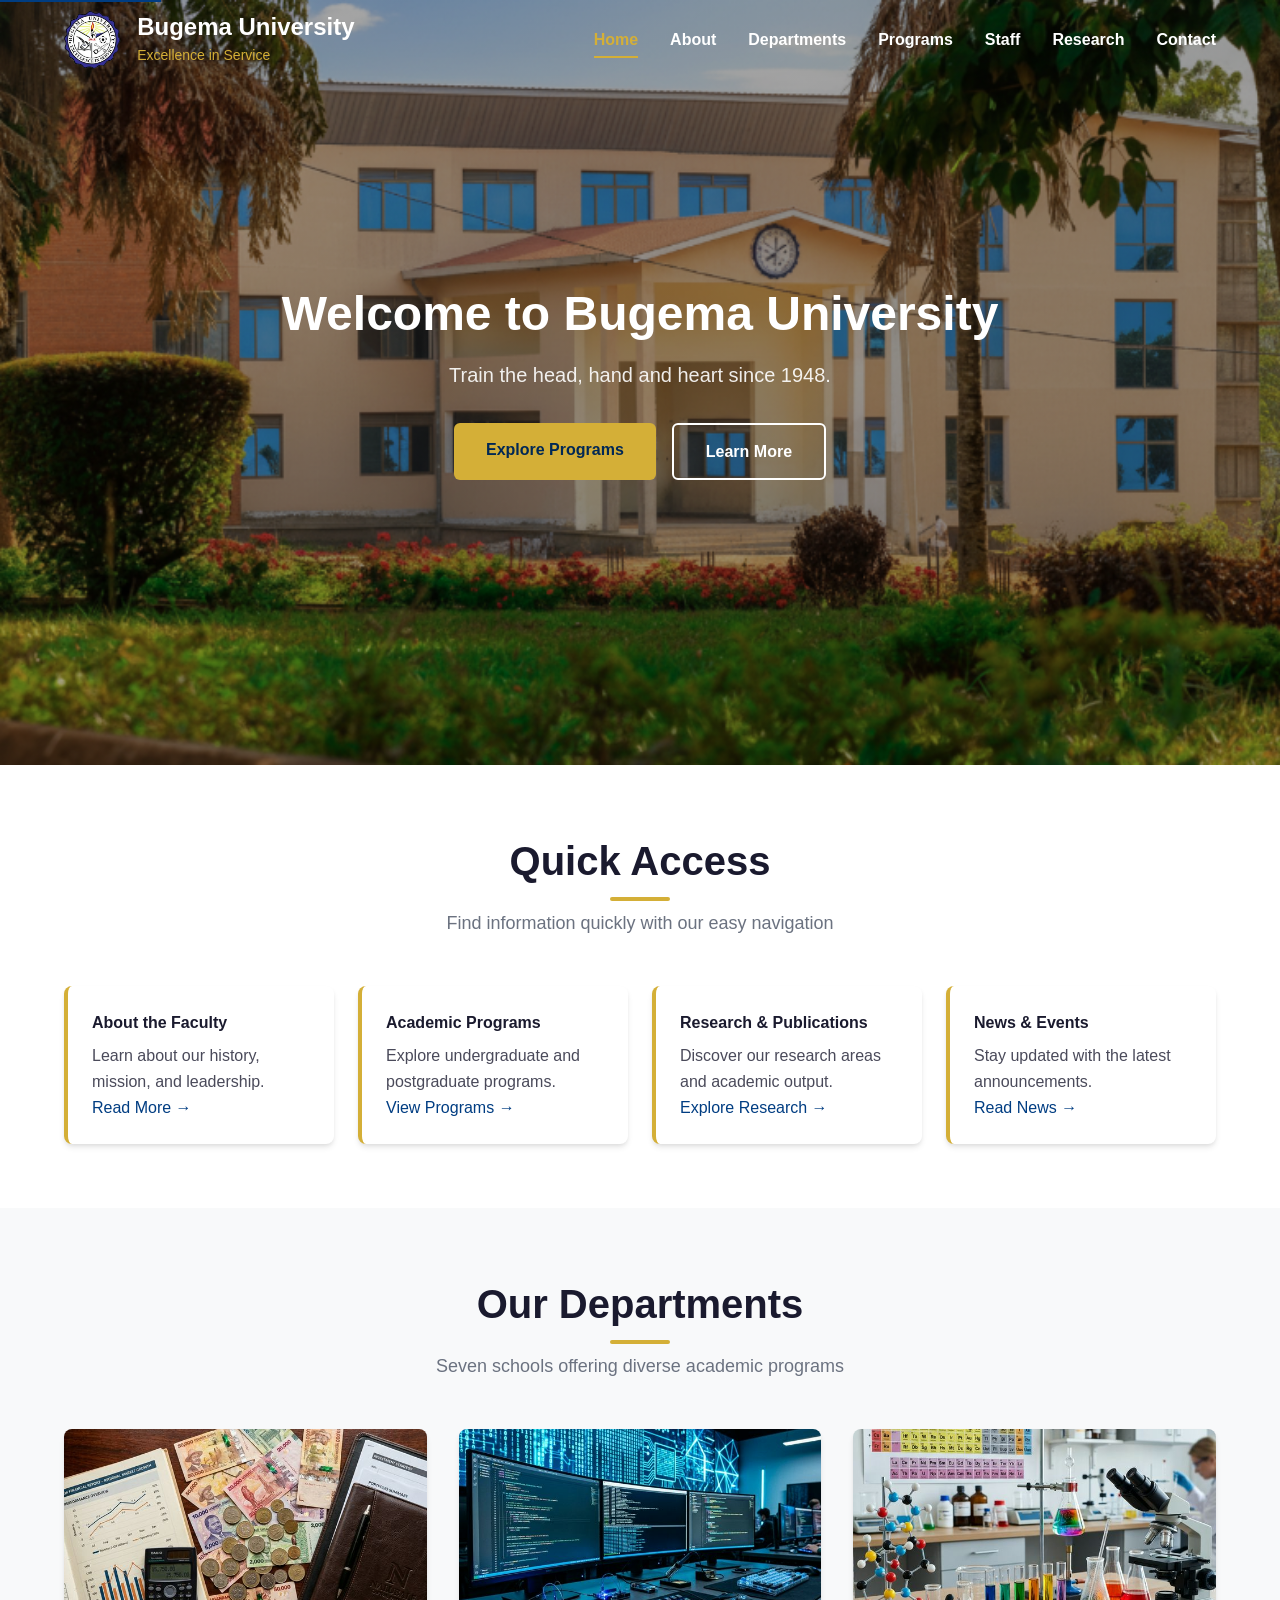
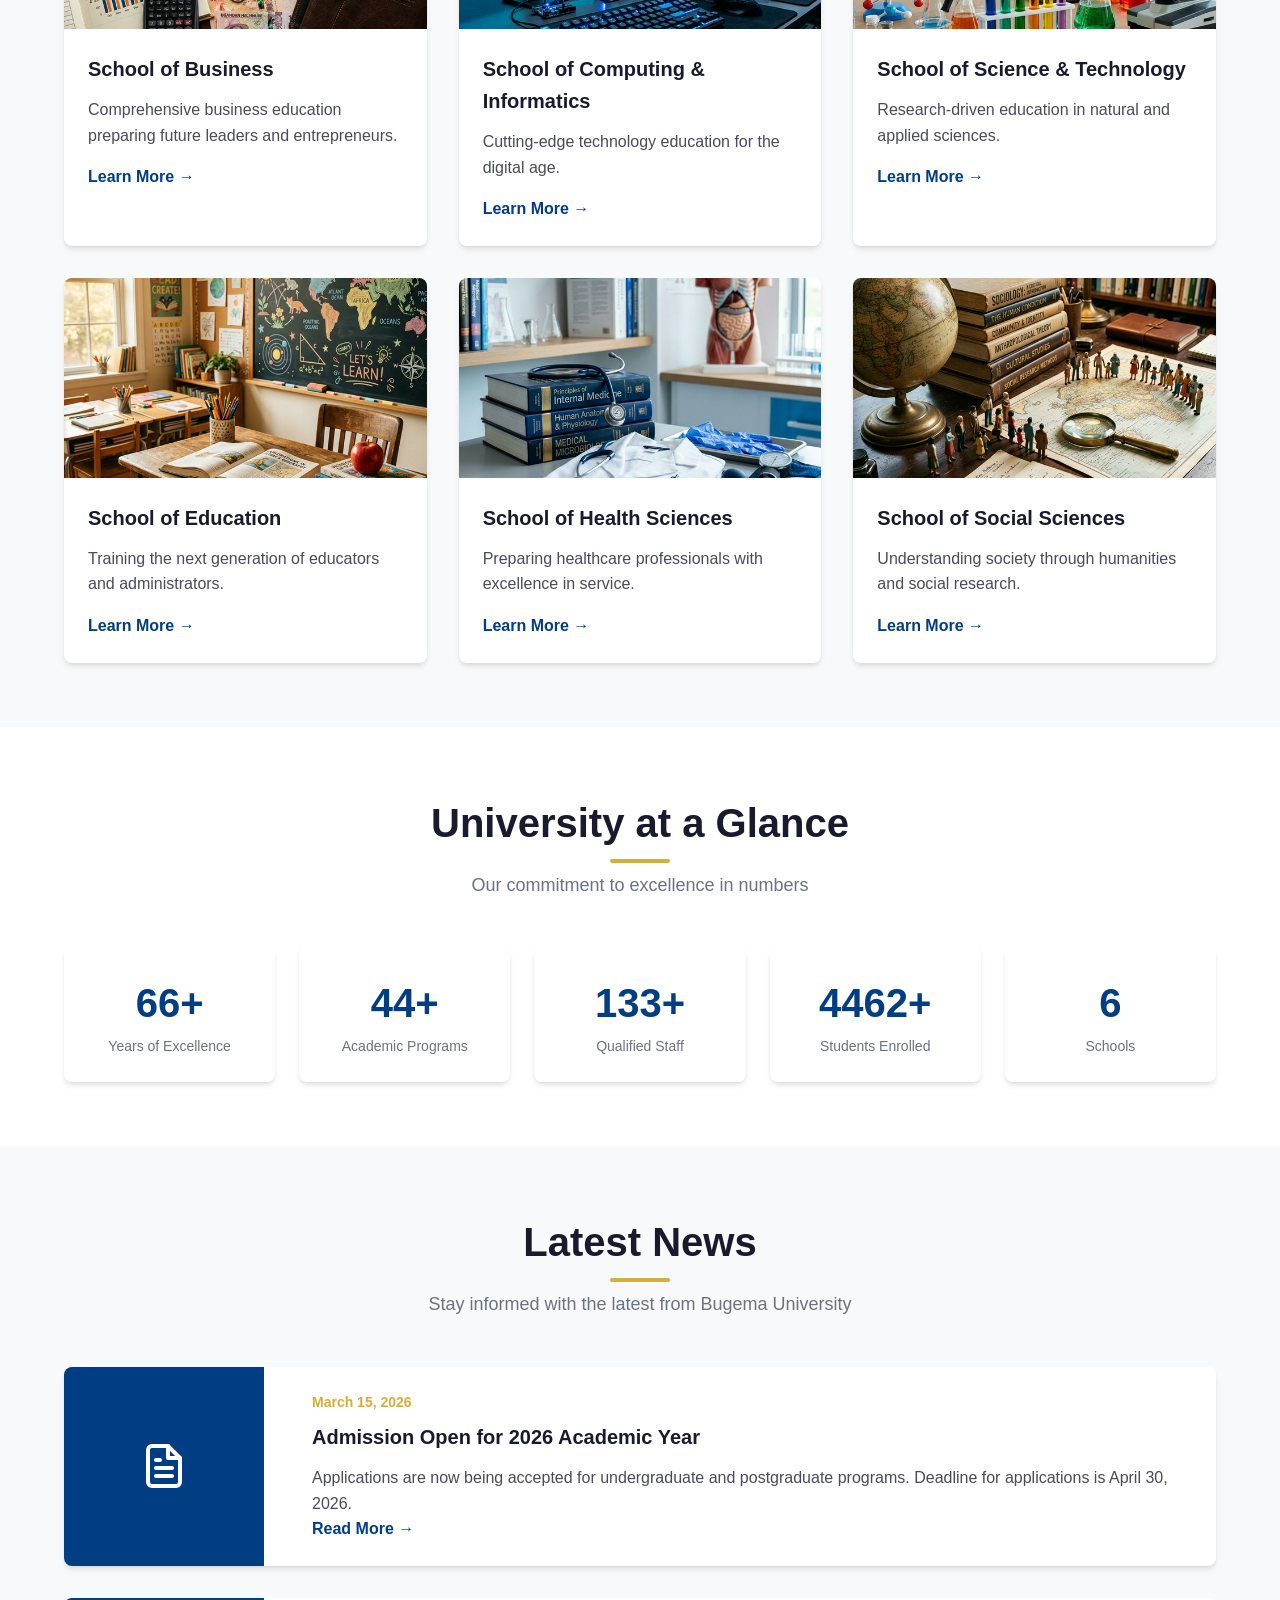
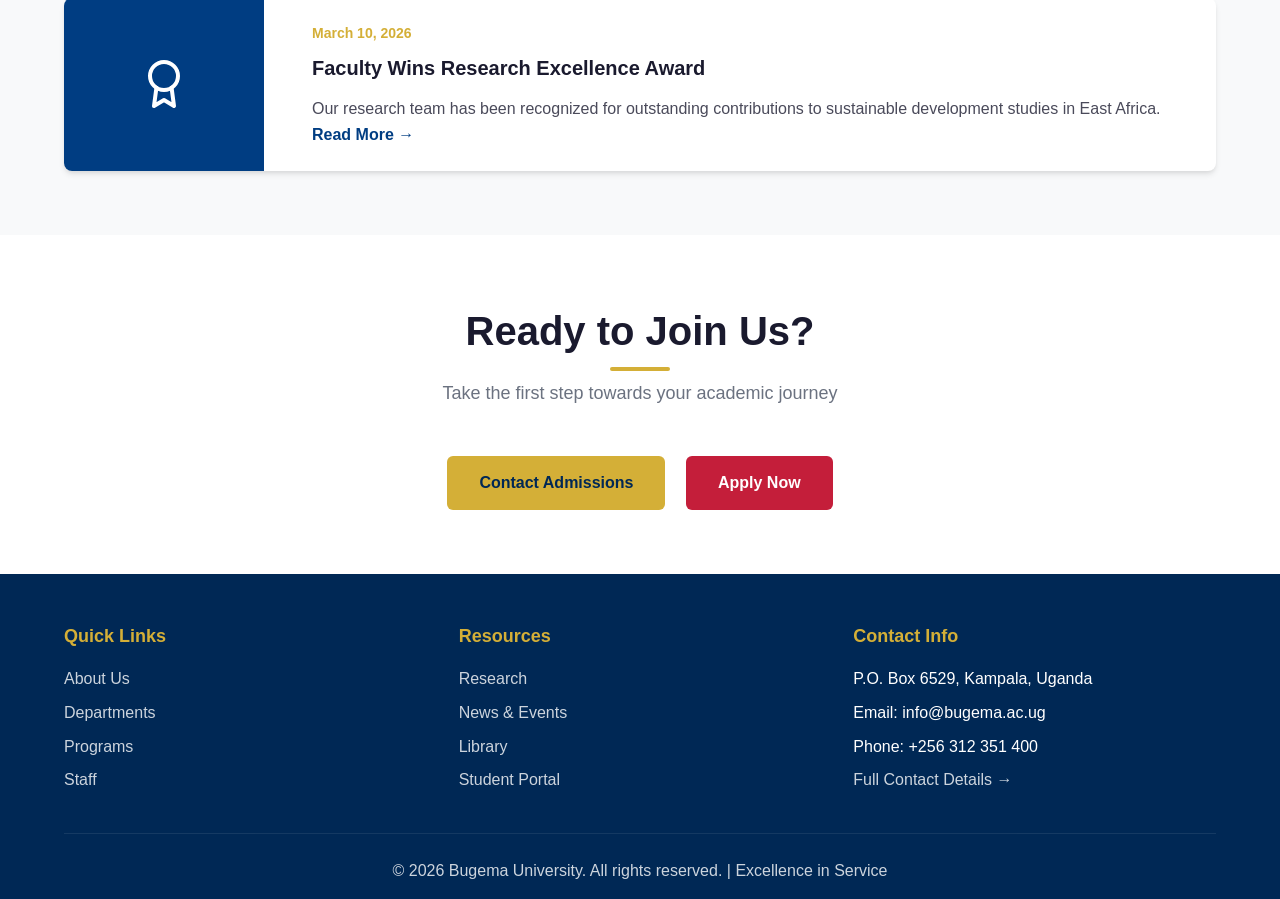
==== commit ff7e94cf: "add images to the department cards in the home page" ====
--- a/index.html
+++ b/index.html
@@ -89,10 +89,8 @@
                 </div>
                 <div class="card-grid">
                     <article class="card">
-                        <div class="icon-container" aria-hidden="true">
-                            <svg class="icon icon-lg icon-white" viewBox="0 0 24 24" fill="none" stroke="currentColor" stroke-width="2" stroke-linecap="round" stroke-linejoin="round">
-                                <path d="M3 21h18M5 21V7l8-4 8 4v14M9 21v-6h6v6"/>
-                            </svg>
+                        <div class="card-image">
+                            <img src="dept_business.png" alt="Ugandan shillings and business finance materials representing the School of Business">
                         </div>
                         <div class="card-content">
                             <h3>School of Business</h3>
@@ -101,12 +99,8 @@
                         </div>
                     </article>
                     <article class="card">
-                        <div class="icon-container" aria-hidden="true">
-                            <svg class="icon icon-lg icon-white" viewBox="0 0 24 24" fill="none" stroke="currentColor" stroke-width="2" stroke-linecap="round" stroke-linejoin="round">
-                                <rect x="2" y="3" width="20" height="14" rx="2" ry="2"></rect>
-                                <line x1="8" y1="21" x2="16" y2="21"></line>
-                                <line x1="12" y1="17" x2="12" y2="21"></line>
-                            </svg>
+                        <div class="card-image">
+                            <img src="dept_computing.png" alt="Computer monitors displaying code representing the School of Computing and Informatics">
                         </div>
                         <div class="card-content">
                             <h3>School of Computing & Informatics</h3>
@@ -115,11 +109,8 @@
                         </div>
                     </article>
                     <article class="card">
-                        <div class="icon-container" aria-hidden="true">
-                            <svg class="icon icon-lg icon-white" viewBox="0 0 24 24" fill="none" stroke="currentColor" stroke-width="2" stroke-linecap="round" stroke-linejoin="round">
-                                <path d="M10 2v7.31M14 9.3V1.99M8.5 2h7M14 9.3h-4.05a.95.95 0 0 0-.95 1.05 3 3 0 0 0 1.35 2.5l.95.63a3 3 0 0 1 1.35 2.5v3.55a.95.95 0 0 1-.95.95h-4.1a.95.95 0 0 1-.95-.95V15.5a3 3 0 0 1 1.35-2.5l.95-.63a3 3 0 0 0 1.35-2.5"/>
-                                <path d="M7 21h10"/>
-                            </svg>
+                        <div class="card-image">
+                            <img src="dept_science.png" alt="Laboratory beakers and microscope representing the School of Science and Technology">
                         </div>
                         <div class="card-content">
                             <h3>School of Science & Technology</h3>
@@ -128,11 +119,8 @@
                         </div>
                     </article>
                     <article class="card">
-                        <div class="icon-container" aria-hidden="true">
-                            <svg class="icon icon-lg icon-white" viewBox="0 0 24 24" fill="none" stroke="currentColor" stroke-width="2" stroke-linecap="round" stroke-linejoin="round">
-                                <path d="M4 19.5A2.5 2.5 0 0 1 6.5 17H20"></path>
-                                <path d="M6.5 2H20v20H6.5A2.5 2.5 0 0 1 4 19.5v-15A2.5 2.5 0 0 1 6.5 2z"></path>
-                            </svg>
+                        <div class="card-image">
+                            <img src="dept_education.png" alt="Classroom with textbooks and chalkboard representing the School of Education">
                         </div>
                         <div class="card-content">
                             <h3>School of Education</h3>
@@ -141,10 +129,8 @@
                         </div>
                     </article>
                     <article class="card">
-                        <div class="icon-container" aria-hidden="true">
-                            <svg class="icon icon-lg icon-white" viewBox="0 0 24 24" fill="none" stroke="currentColor" stroke-width="2" stroke-linecap="round" stroke-linejoin="round">
-                                <path d="M22 12h-4l-3 9L9 3l-3 9H2"></path>
-                            </svg>
+                        <div class="card-image">
+                            <img src="dept_health.png" alt="Stethoscope and medical equipment representing the School of Health Sciences">
                         </div>
                         <div class="card-content">
                             <h3>School of Health Sciences</h3>
@@ -153,13 +139,8 @@
                         </div>
                     </article>
                     <article class="card">
-                        <div class="icon-container" aria-hidden="true">
-                            <svg class="icon icon-lg icon-white" viewBox="0 0 24 24" fill="none" stroke="currentColor" stroke-width="2" stroke-linecap="round" stroke-linejoin="round">
-                                <path d="M17 21v-2a4 4 0 0 0-4-4H5a4 4 0 0 0-4 4v2"></path>
-                                <circle cx="9" cy="7" r="4"></circle>
-                                <path d="M23 21v-2a4 4 0 0 0-3-3.87"></path>
-                                <path d="M16 3.13a4 4 0 0 1 0 7.75"></path>
-                            </svg>
+                        <div class="card-image">
+                            <img src="dept_social.png" alt="Globe and humanities books representing the School of Social Sciences">
                         </div>
                         <div class="card-content">
                             <h3>School of Social Sciences</h3>
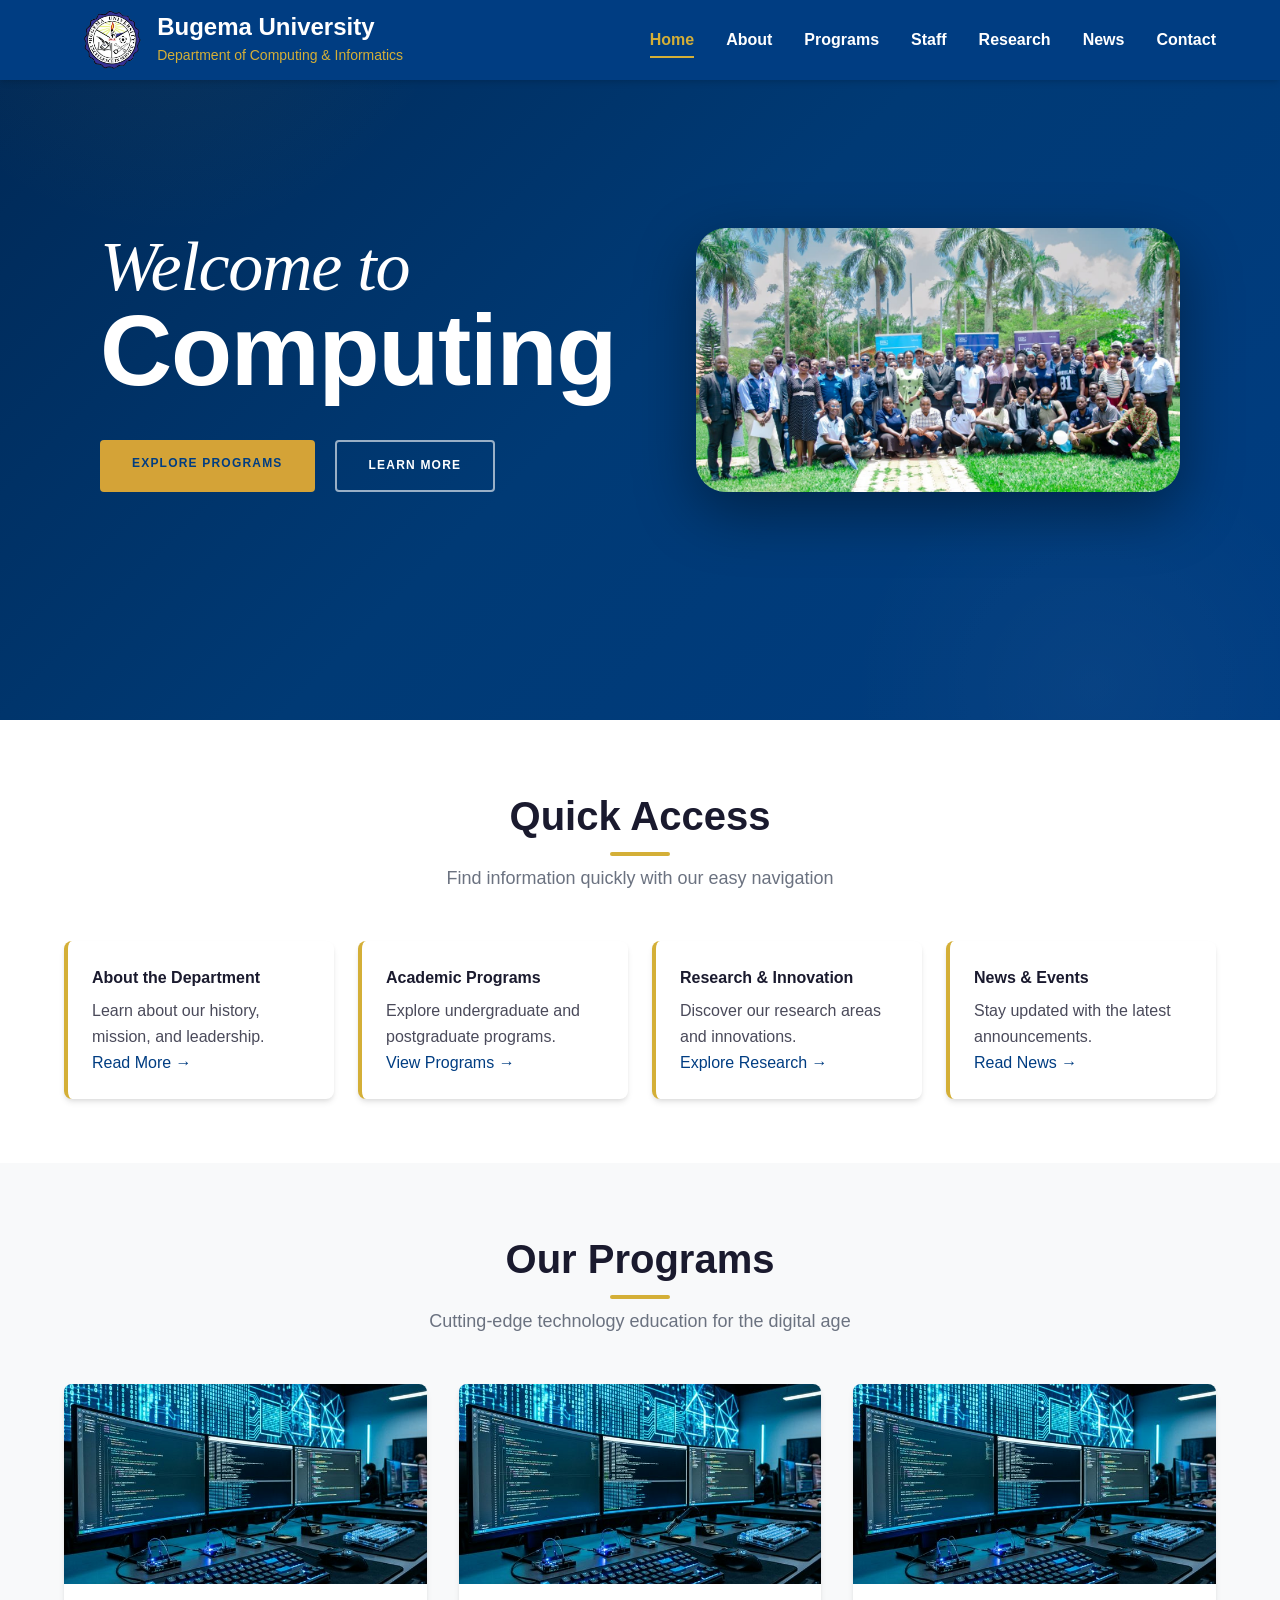
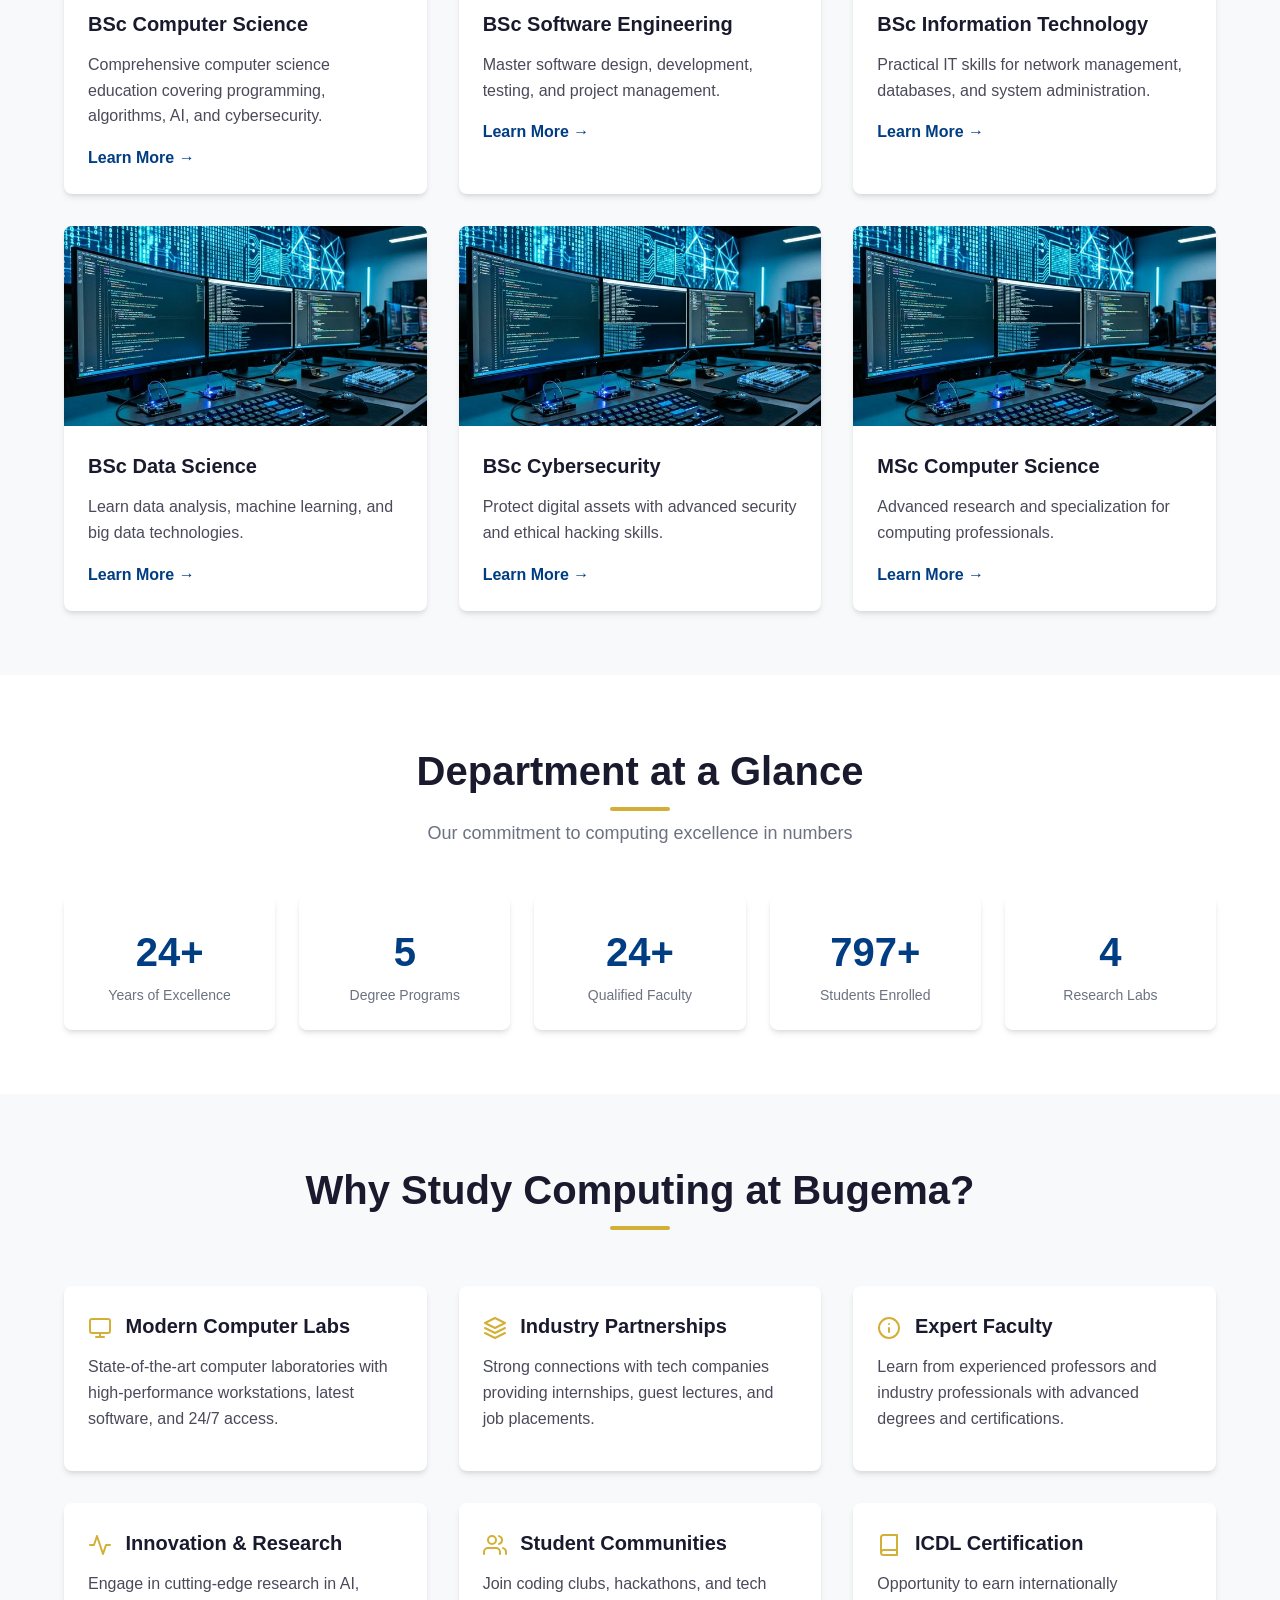
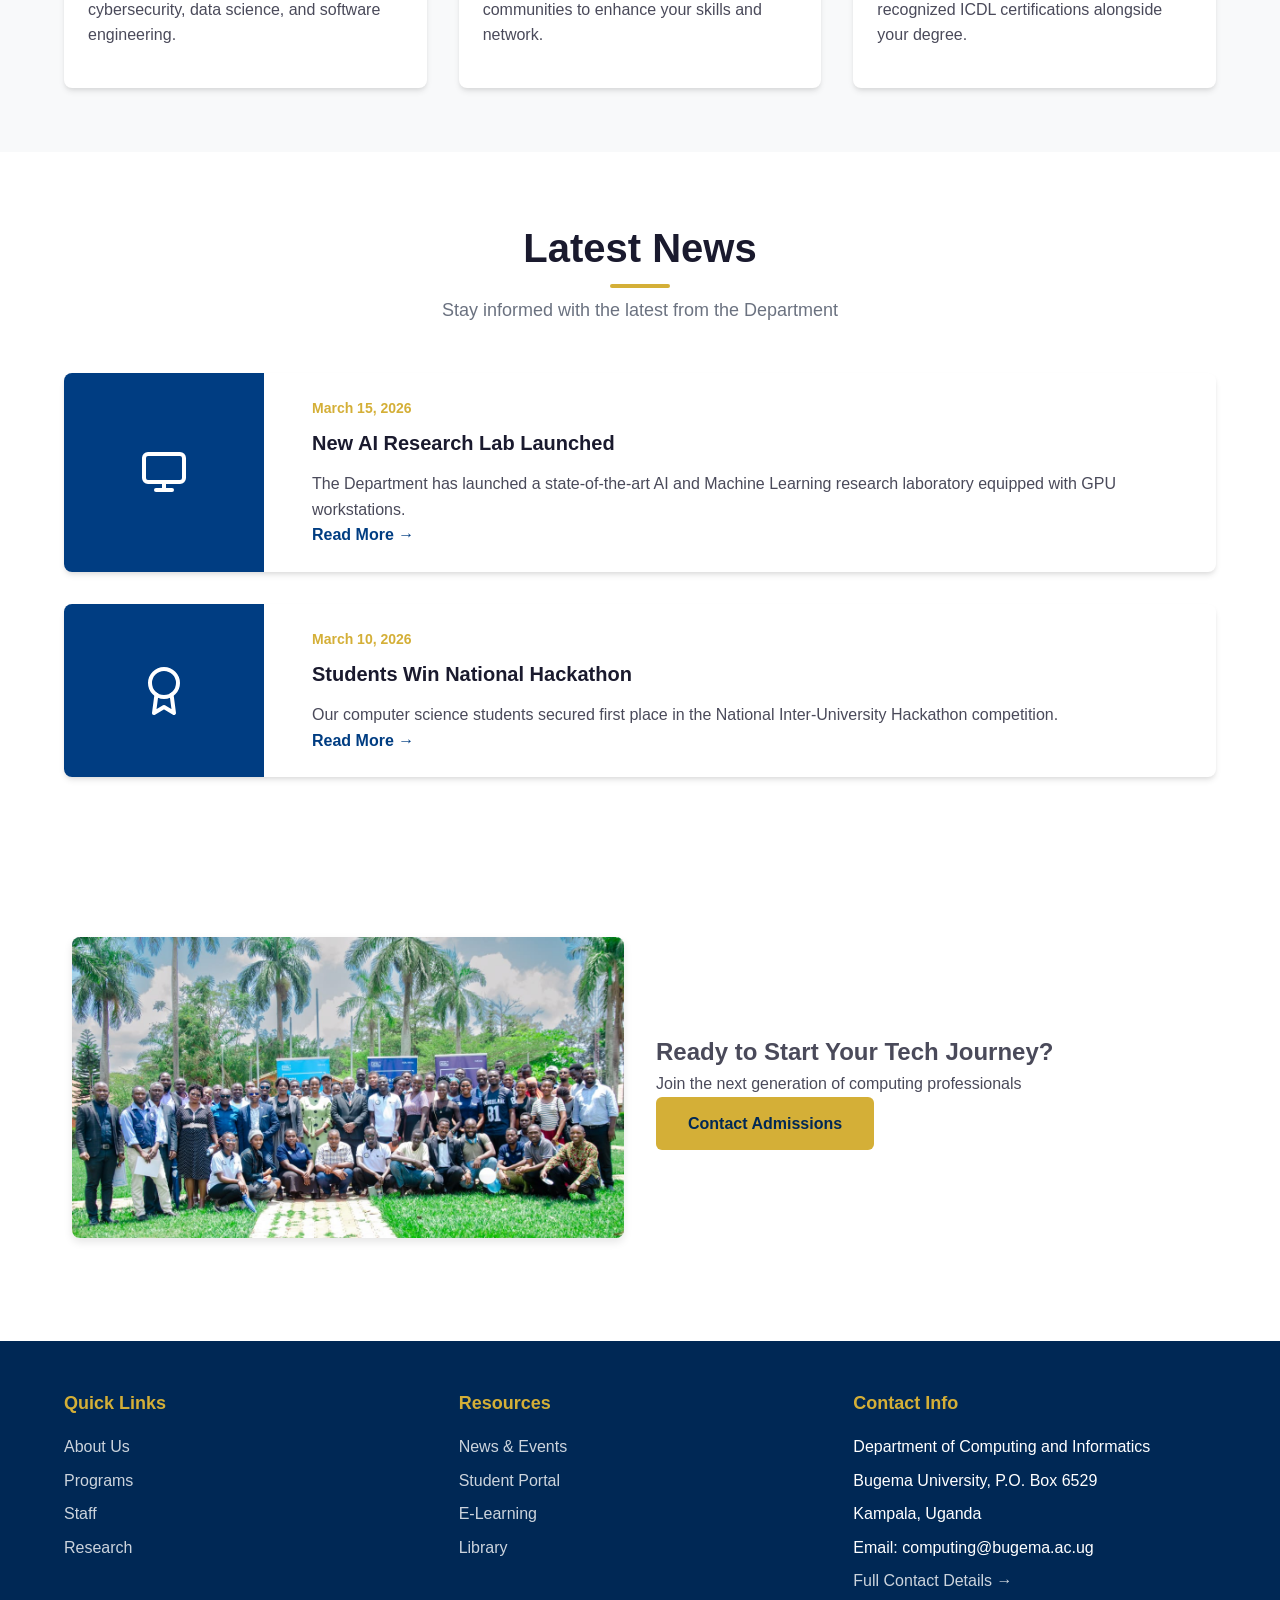
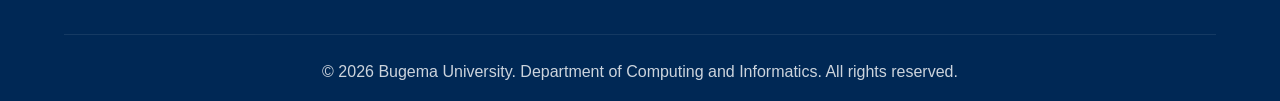
==== commit 82cea1c3: "update all the pages and the website content to focus on the department of computing and informatics" ====
--- a/index.html
+++ b/index.html
@@ -1,26 +1,78 @@
 <!DOCTYPE html>
 <html lang="en">
+
 <head>
     <meta charset="UTF-8">
     <meta name="viewport" content="width=device-width, initial-scale=1.0">
-    <meta name="description" content="Bugema University Faculty Website - Excellence in Service since 1948. Offering quality education in various departments and programs.">
-    <title>Bugema University - Home</title>
+    <meta name="description"
+        content="Bugema University Department of Computing and Informatics - Leading technology education with cutting-edge programs in Computer Science, Software Engineering, and Information Technology.">
+    <title>Department of Computing and Informatics - Bugema University</title>
     <link rel="stylesheet" href="styles.css">
+    <style>
+        /* CSS for the updated 'Ready to Join Us?' section */
+        .cta-container {
+            display: flex;
+            align-items: center;
+            gap: 2rem;
+            max-width: 1200px;
+            margin: 0 auto;
+            padding: 2rem;
+        }
+
+        .cta-image {
+            flex: 1;
+            max-width: 50%;
+        }
+
+        .cta-image img {
+            width: 100%;
+            height: auto;
+            border-radius: 8px;
+            /* Optional: adds rounded corners to the image */
+            box-shadow: 0 4px 8px rgba(0, 0, 0, 0.1);
+            /* Optional: adds a subtle shadow */
+        }
+
+        .cta-text-content {
+            flex: 1;
+            text-align: left;
+            /* Align text to the left within its container */
+        }
+
+        /* Responsive adjustments for smaller screens */
+        @media (max-width: 768px) {
+            .cta-container {
+                flex-direction: column;
+                text-align: center;
+            }
+
+            .cta-image {
+                max-width: 100%;
+                margin-bottom: 1rem;
+            }
+
+            .cta-text-content {
+                text-align: center;
+            }
+        }
+    </style>
 </head>
+
 <body>
     <a href="#main-content" class="skip-link">Skip to main content</a>
-    
+
     <header>
         <nav class="main-nav" role="navigation" aria-label="Main navigation">
             <div class="logo">
                 <img src="logo.png" alt="Bugema University Logo">
                 <div class="logo-text">
                     <h1>Bugema University</h1>
-                    <span>Excellence in Service</span>
+                    <span>Department of Computing & Informatics</span>
                 </div>
             </div>
             <button class="mobile-menu-toggle" aria-label="Toggle navigation menu" aria-expanded="false">
-                <svg class="icon icon-white" viewBox="0 0 24 24" fill="none" stroke="currentColor" stroke-width="2" stroke-linecap="round" stroke-linejoin="round">
+                <svg class="icon icon-white" viewBox="0 0 24 24" fill="none" stroke="currentColor" stroke-width="2"
+                    stroke-linecap="round" stroke-linejoin="round">
                     <line x1="3" y1="12" x2="21" y2="12"></line>
                     <line x1="3" y1="6" x2="21" y2="6"></line>
                     <line x1="3" y1="18" x2="21" y2="18"></line>
@@ -29,23 +81,27 @@
             <ul class="nav-links">
                 <li><a href="index.html" class="active" aria-current="page">Home</a></li>
                 <li><a href="about.html">About</a></li>
-                <li><a href="departments.html">Departments</a></li>
                 <li><a href="programs.html">Programs</a></li>
                 <li><a href="staff.html">Staff</a></li>
                 <li><a href="research.html">Research</a></li>
+                <li><a href="news.html">News</a></li>
                 <li><a href="contact.html">Contact</a></li>
             </ul>
         </nav>
     </header>
 
     <main id="main-content">
-        <section class="hero" role="banner">
+        <section class="hero home-hero" role="banner">
             <div class="hero-content">
-                <h2>Welcome to Bugema University</h2>
-                <p>Train the head, hand and heart since 1948.</p>
-                <div class="hero-cta">
-                    <a href="programs.html" class="btn btn-primary">Explore Programs</a>
-                    <a href="about.html" class="btn btn-secondary">Learn More</a>
+                <div class="hero-left">
+                    <h2><span class="hero-title-welcome">Welcome to</span><span class="hero-title-dept">Computing</span></h2>
+                    <div class="hero-buttons">
+                        <a href="programs.html" class="btn btn-primary">EXPLORE PROGRAMS</a>
+                        <a href="about.html" class="btn btn-outline">LEARN MORE</a>
+                    </div>
+                </div>
+                <div class="hero-right">
+                    <img src="icdl.jpg" alt="Department of Computing and Informatics staff group photo at Bugema University">
                 </div>
             </div>
         </section>
@@ -58,7 +114,7 @@
                 </div>
                 <div class="quick-links">
                     <div class="quick-link-item">
-                        <h4>About the Faculty</h4>
+                        <h4>About the Department</h4>
                         <p>Learn about our history, mission, and leadership.</p>
                         <a href="about.html">Read More →</a>
                     </div>
@@ -68,8 +124,8 @@
                         <a href="programs.html">View Programs →</a>
                     </div>
                     <div class="quick-link-item">
-                        <h4>Research & Publications</h4>
-                        <p>Discover our research areas and academic output.</p>
+                        <h4>Research & Innovation</h4>
+                        <p>Discover our research areas and innovations.</p>
                         <a href="research.html">Explore Research →</a>
                     </div>
                     <div class="quick-link-item">
@@ -81,71 +137,72 @@
             </div>
         </section>
 
-        <section class="section section-alt" aria-labelledby="departments-heading">
+        <section class="section section-alt" aria-labelledby="programs-heading">
             <div class="container">
                 <div class="section-header">
-                    <h2 id="departments-heading">Our Departments</h2>
-                    <p>Seven schools offering diverse academic programs</p>
+                    <h2 id="programs-heading">Our Programs</h2>
+                    <p>Cutting-edge technology education for the digital age</p>
                 </div>
                 <div class="card-grid">
                     <article class="card">
                         <div class="card-image">
-                            <img src="dept_business.png" alt="Ugandan shillings and business finance materials representing the School of Business">
-                        </div>
-                        <div class="card-content">
-                            <h3>School of Business</h3>
-                            <p>Comprehensive business education preparing future leaders and entrepreneurs.</p>
-                            <a href="departments.html#business" class="card-link">Learn More →</a>
+                            <img src="dept_computing.png" alt="Computer Science Program">
+                        </div>
+                        <div class="card-content">
+                            <h3>BSc Computer Science</h3>
+                            <p>Comprehensive computer science education covering programming, algorithms, AI, and
+                                cybersecurity.</p>
+                            <a href="programs.html#bsc-cs" class="card-link">Learn More →</a>
                         </div>
                     </article>
                     <article class="card">
                         <div class="card-image">
-                            <img src="dept_computing.png" alt="Computer monitors displaying code representing the School of Computing and Informatics">
-                        </div>
-                        <div class="card-content">
-                            <h3>School of Computing & Informatics</h3>
-                            <p>Cutting-edge technology education for the digital age.</p>
-                            <a href="departments.html#computing" class="card-link">Learn More →</a>
+                            <img src="dept_computing.png" alt="Software Engineering Program">
+                        </div>
+                        <div class="card-content">
+                            <h3>BSc Software Engineering</h3>
+                            <p>Master software design, development, testing, and project management.</p>
+                            <a href="programs.html#bsc-se" class="card-link">Learn More →</a>
                         </div>
                     </article>
                     <article class="card">
                         <div class="card-image">
-                            <img src="dept_science.png" alt="Laboratory beakers and microscope representing the School of Science and Technology">
-                        </div>
-                        <div class="card-content">
-                            <h3>School of Science & Technology</h3>
-                            <p>Research-driven education in natural and applied sciences.</p>
-                            <a href="departments.html#science" class="card-link">Learn More →</a>
+                            <img src="dept_computing.png" alt="Information Technology Program">
+                        </div>
+                        <div class="card-content">
+                            <h3>BSc Information Technology</h3>
+                            <p>Practical IT skills for network management, databases, and system administration.</p>
+                            <a href="programs.html#bsc-it" class="card-link">Learn More →</a>
                         </div>
                     </article>
                     <article class="card">
                         <div class="card-image">
-                            <img src="dept_education.png" alt="Classroom with textbooks and chalkboard representing the School of Education">
-                        </div>
-                        <div class="card-content">
-                            <h3>School of Education</h3>
-                            <p>Training the next generation of educators and administrators.</p>
-                            <a href="departments.html#education" class="card-link">Learn More →</a>
+                            <img src="dept_computing.png" alt="Data Science Program">
+                        </div>
+                        <div class="card-content">
+                            <h3>BSc Data Science</h3>
+                            <p>Learn data analysis, machine learning, and big data technologies.</p>
+                            <a href="programs.html#bsc-ds" class="card-link">Learn More →</a>
                         </div>
                     </article>
                     <article class="card">
                         <div class="card-image">
-                            <img src="dept_health.png" alt="Stethoscope and medical equipment representing the School of Health Sciences">
-                        </div>
-                        <div class="card-content">
-                            <h3>School of Health Sciences</h3>
-                            <p>Preparing healthcare professionals with excellence in service.</p>
-                            <a href="departments.html#health" class="card-link">Learn More →</a>
+                            <img src="dept_computing.png" alt="Cybersecurity Program">
+                        </div>
+                        <div class="card-content">
+                            <h3>BSc Cybersecurity</h3>
+                            <p>Protect digital assets with advanced security and ethical hacking skills.</p>
+                            <a href="programs.html#bsc-cyber" class="card-link">Learn More →</a>
                         </div>
                     </article>
                     <article class="card">
                         <div class="card-image">
-                            <img src="dept_social.png" alt="Globe and humanities books representing the School of Social Sciences">
-                        </div>
-                        <div class="card-content">
-                            <h3>School of Social Sciences</h3>
-                            <p>Understanding society through humanities and social research.</p>
-                            <a href="departments.html#social" class="card-link">Learn More →</a>
+                            <img src="dept_computing.png" alt="MSc Computer Science Program">
+                        </div>
+                        <div class="card-content">
+                            <h3>MSc Computer Science</h3>
+                            <p>Advanced research and specialization for computing professionals.</p>
+                            <a href="programs.html#msc-cs" class="card-link">Learn More →</a>
                         </div>
                     </article>
                 </div>
@@ -155,69 +212,175 @@
         <section class="section" aria-labelledby="stats-heading">
             <div class="container">
                 <div class="section-header">
-                    <h2 id="stats-heading">University at a Glance</h2>
-                    <p>Our commitment to excellence in numbers</p>
+                    <h2 id="stats-heading">Department at a Glance</h2>
+                    <p>Our commitment to computing excellence in numbers</p>
                 </div>
                 <div class="stats-grid">
                     <div class="stat-item">
-                        <div class="stat-number" data-target="75" data-suffix="+">0+</div>
+                        <div class="stat-number" data-target="25" data-suffix="+">0+</div>
                         <div class="stat-label">Years of Excellence</div>
                     </div>
                     <div class="stat-item">
-                        <div class="stat-number" data-target="50" data-suffix="+">0+</div>
-                        <div class="stat-label">Academic Programs</div>
+                        <div class="stat-number" data-target="6" data-suffix="">0</div>
+                        <div class="stat-label">Degree Programs</div>
                     </div>
                     <div class="stat-item">
-                        <div class="stat-number" data-target="150" data-suffix="+">0+</div>
-                        <div class="stat-label">Qualified Staff</div>
+                        <div class="stat-number" data-target="25" data-suffix="+">0+</div>
+                        <div class="stat-label">Qualified Faculty</div>
                     </div>
                     <div class="stat-item">
-                        <div class="stat-number" data-target="5000" data-suffix="+">0+</div>
+                        <div class="stat-number" data-target="800" data-suffix="+">0+</div>
                         <div class="stat-label">Students Enrolled</div>
                     </div>
                     <div class="stat-item">
-                        <div class="stat-number" data-target="7" data-suffix="">0</div>
-                        <div class="stat-label">Schools</div>
-                    </div>
-                </div>
-            </div>
-        </section>
-
-        <section class="section section-alt" aria-labelledby="news-heading">
+                        <div class="stat-number" data-target="5" data-suffix="">0</div>
+                        <div class="stat-label">Research Labs</div>
+                    </div>
+                </div>
+            </div>
+        </section>
+
+        <section class="section section-alt" aria-labelledby="why-computing-heading">
+            <div class="container">
+                <div class="section-header">
+                    <h2 id="why-computing-heading">Why Study Computing at Bugema?</h2>
+                </div>
+                <div class="card-grid">
+                    <article class="card">
+                        <div class="card-content">
+                            <h3>
+                                <svg class="icon icon-gold" viewBox="0 0 24 24" fill="none" stroke="currentColor"
+                                    stroke-width="2" stroke-linecap="round" stroke-linejoin="round"
+                                    style="vertical-align: middle; margin-right: 0.5rem;">
+                                    <rect x="2" y="3" width="20" height="14" rx="2" ry="2"></rect>
+                                    <line x1="8" y1="21" x2="16" y2="21"></line>
+                                    <line x1="12" y1="17" x2="12" y2="21"></line>
+                                </svg>
+                                Modern Computer Labs
+                            </h3>
+                            <p>State-of-the-art computer laboratories with high-performance workstations, latest
+                                software, and 24/7 access.</p>
+                        </div>
+                    </article>
+                    <article class="card">
+                        <div class="card-content">
+                            <h3>
+                                <svg class="icon icon-gold" viewBox="0 0 24 24" fill="none" stroke="currentColor"
+                                    stroke-width="2" stroke-linecap="round" stroke-linejoin="round"
+                                    style="vertical-align: middle; margin-right: 0.5rem;">
+                                    <path d="M12 2L2 7l10 5 10-5-10-5z"></path>
+                                    <path d="M2 17l10 5 10-5"></path>
+                                    <path d="M2 12l10 5 10-5"></path>
+                                </svg>
+                                Industry Partnerships
+                            </h3>
+                            <p>Strong connections with tech companies providing internships, guest lectures, and job
+                                placements.</p>
+                        </div>
+                    </article>
+                    <article class="card">
+                        <div class="card-content">
+                            <h3>
+                                <svg class="icon icon-gold" viewBox="0 0 24 24" fill="none" stroke="currentColor"
+                                    stroke-width="2" stroke-linecap="round" stroke-linejoin="round"
+                                    style="vertical-align: middle; margin-right: 0.5rem;">
+                                    <circle cx="12" cy="12" r="10"></circle>
+                                    <path d="M12 16v-4"></path>
+                                    <path d="M12 8h.01"></path>
+                                </svg>
+                                Expert Faculty
+                            </h3>
+                            <p>Learn from experienced professors and industry professionals with advanced degrees and
+                                certifications.</p>
+                        </div>
+                    </article>
+                    <article class="card">
+                        <div class="card-content">
+                            <h3>
+                                <svg class="icon icon-gold" viewBox="0 0 24 24" fill="none" stroke="currentColor"
+                                    stroke-width="2" stroke-linecap="round" stroke-linejoin="round"
+                                    style="vertical-align: middle; margin-right: 0.5rem;">
+                                    <path d="M22 12h-4l-3 9L9 3l-3 9H2"></path>
+                                </svg>
+                                Innovation & Research
+                            </h3>
+                            <p>Engage in cutting-edge research in AI, cybersecurity, data science, and software
+                                engineering.</p>
+                        </div>
+                    </article>
+                    <article class="card">
+                        <div class="card-content">
+                            <h3>
+                                <svg class="icon icon-gold" viewBox="0 0 24 24" fill="none" stroke="currentColor"
+                                    stroke-width="2" stroke-linecap="round" stroke-linejoin="round"
+                                    style="vertical-align: middle; margin-right: 0.5rem;">
+                                    <path d="M17 21v-2a4 4 0 0 0-4-4H5a4 4 0 0 0-4 4v2"></path>
+                                    <circle cx="9" cy="7" r="4"></circle>
+                                    <path d="M23 21v-2a4 4 0 0 0-3-3.87"></path>
+                                    <path d="M16 3.13a4 4 0 0 1 0 7.75"></path>
+                                </svg>
+                                Student Communities
+                            </h3>
+                            <p>Join coding clubs, hackathons, and tech communities to enhance your skills and network.
+                            </p>
+                        </div>
+                    </article>
+                    <article class="card">
+                        <div class="card-content">
+                            <h3>
+                                <svg class="icon icon-gold" viewBox="0 0 24 24" fill="none" stroke="currentColor"
+                                    stroke-width="2" stroke-linecap="round" stroke-linejoin="round"
+                                    style="vertical-align: middle; margin-right: 0.5rem;">
+                                    <path d="M4 19.5A2.5 2.5 0 0 1 6.5 17H20"></path>
+                                    <path d="M6.5 2H20v20H6.5A2.5 2.5 0 0 1 4 19.5v-15A2.5 2.5 0 0 1 6.5 2z"></path>
+                                </svg>
+                                ICDL Certification
+                            </h3>
+                            <p>Opportunity to earn internationally recognized ICDL certifications alongside your degree.
+                            </p>
+                        </div>
+                    </article>
+                </div>
+            </div>
+        </section>
+
+        <section class="section" aria-labelledby="news-heading">
             <div class="container">
                 <div class="section-header">
                     <h2 id="news-heading">Latest News</h2>
-                    <p>Stay informed with the latest from Bugema University</p>
+                    <p>Stay informed with the latest from the Department</p>
                 </div>
                 <div class="news-grid">
                     <article class="news-item">
                         <div class="news-image" aria-hidden="true">
-                            <svg class="icon icon-lg icon-white" viewBox="0 0 24 24" fill="none" stroke="currentColor" stroke-width="2" stroke-linecap="round" stroke-linejoin="round">
-                                <path d="M14 2H6a2 2 0 0 0-2 2v16a2 2 0 0 0 2 2h12a2 2 0 0 0 2-2V8z"></path>
-                                <polyline points="14 2 14 8 20 8"></polyline>
-                                <line x1="16" y1="13" x2="8" y2="13"></line>
-                                <line x1="16" y1="17" x2="8" y2="17"></line>
-                                <polyline points="10 9 9 9 8 9"></polyline>
+                            <svg class="icon icon-lg icon-white" viewBox="0 0 24 24" fill="none" stroke="currentColor"
+                                stroke-width="2" stroke-linecap="round" stroke-linejoin="round">
+                                <rect x="2" y="3" width="20" height="14" rx="2" ry="2"></rect>
+                                <line x1="8" y1="21" x2="16" y2="21"></line>
+                                <line x1="12" y1="17" x2="12" y2="21"></line>
                             </svg>
                         </div>
                         <div class="news-content">
                             <div class="news-date">March 15, 2026</div>
-                            <h3>Admission Open for 2026 Academic Year</h3>
-                            <p>Applications are now being accepted for undergraduate and postgraduate programs. Deadline for applications is April 30, 2026.</p>
+                            <h3>New AI Research Lab Launched</h3>
+                            <p>The Department has launched a state-of-the-art AI and Machine Learning research
+                                laboratory equipped with GPU workstations.</p>
                             <a href="news.html" class="card-link">Read More →</a>
                         </div>
                     </article>
                     <article class="news-item">
                         <div class="news-image" aria-hidden="true">
-                            <svg class="icon icon-lg icon-white" viewBox="0 0 24 24" fill="none" stroke="currentColor" stroke-width="2" stroke-linecap="round" stroke-linejoin="round">
+                            <svg class="icon icon-lg icon-white" viewBox="0 0 24 24" fill="none" stroke="currentColor"
+                                stroke-width="2" stroke-linecap="round" stroke-linejoin="round">
                                 <circle cx="12" cy="8" r="7"></circle>
                                 <polyline points="8.21 13.89 7 23 12 20 17 23 15.79 13.88"></polyline>
                             </svg>
                         </div>
                         <div class="news-content">
                             <div class="news-date">March 10, 2026</div>
-                            <h3>Faculty Wins Research Excellence Award</h3>
-                            <p>Our research team has been recognized for outstanding contributions to sustainable development studies in East Africa.</p>
+                            <h3>Students Win National Hackathon</h3>
+                            <p>Our computer science students secured first place in the National Inter-University
+                                Hackathon competition.</p>
                             <a href="news.html" class="card-link">Read More →</a>
                         </div>
                     </article>
@@ -226,14 +389,16 @@
         </section>
 
         <section class="section" aria-labelledby="cta-heading">
-            <div class="container">
-                <div class="section-header">
-                    <h2 id="cta-heading">Ready to Join Us?</h2>
-                    <p>Take the first step towards your academic journey</p>
-                </div>
-                <div style="text-align: center;">
-                    <a href="contact.html" class="btn btn-primary" style="margin-right: 1rem;">Contact Admissions</a>
-                    <a href="programs.html" class="btn btn-accent">Apply Now</a>
+            <div class="container cta-container">
+                <div class="cta-image">
+                    <img src="icdl.jpg" alt="Students in a computer laboratory at Bugema University">
+                </div>
+                <div class="cta-text-content">
+                    <h2 id="cta-heading">Ready to Start Your Tech Journey?</h2>
+                    <p>Join the next generation of computing professionals</p>
+                    <div>
+                        <a href="contact.html" class="btn btn-primary">Contact Admissions</a>
+                    </div>
                 </div>
             </div>
         </section>
@@ -246,42 +411,43 @@
                     <h4>Quick Links</h4>
                     <ul>
                         <li><a href="about.html">About Us</a></li>
-                        <li><a href="departments.html">Departments</a></li>
                         <li><a href="programs.html">Programs</a></li>
                         <li><a href="staff.html">Staff</a></li>
+                        <li><a href="research.html">Research</a></li>
                     </ul>
                 </div>
                 <div class="footer-section">
                     <h4>Resources</h4>
                     <ul>
-                        <li><a href="research.html">Research</a></li>
                         <li><a href="news.html">News & Events</a></li>
+                        <li><a href="#">Student Portal</a></li>
+                        <li><a href="#">E-Learning</a></li>
                         <li><a href="#">Library</a></li>
-                        <li><a href="#">Student Portal</a></li>
                     </ul>
                 </div>
                 <div class="footer-section">
                     <h4>Contact Info</h4>
                     <ul>
-                        <li>P.O. Box 6529, Kampala, Uganda</li>
-                        <li>Email: info@bugema.ac.ug</li>
-                        <li>Phone: +256 312 351 400</li>
+                        <li>Department of Computing and Informatics</li>
+                        <li>Bugema University, P.O. Box 6529</li>
+                        <li>Kampala, Uganda</li>
+                        <li>Email: computing@bugema.ac.ug</li>
                         <li><a href="contact.html">Full Contact Details →</a></li>
                     </ul>
                 </div>
             </div>
             <div class="footer-bottom">
-                <p>&copy; 2026 Bugema University. All rights reserved. | Excellence in Service</p>
+                <p>&copy; 2026 Bugema University. Department of Computing and Informatics. All rights reserved.</p>
             </div>
         </div>
     </footer>
 
     <script>
-        document.addEventListener('DOMContentLoaded', function() {
+        document.addEventListener('DOMContentLoaded', function () {
             // Mobile menu toggle
             const menuToggle = document.querySelector('.mobile-menu-toggle');
             const navLinks = document.querySelector('.nav-links');
-            
+
             if (menuToggle) {
                 menuToggle.addEventListener('click', () => {
                     const isExpanded = menuToggle.getAttribute('aria-expanded') === 'true';
@@ -293,7 +459,7 @@
             // Navbar scroll behavior - add solid background when scrolled past hero
             const header = document.querySelector('header');
             const hero = document.querySelector('.hero');
-            
+
             function updateNavbar() {
                 if (!hero) return;
                 const heroBottom = hero.getBoundingClientRect().bottom;
@@ -303,13 +469,13 @@
                     header.classList.remove('scrolled');
                 }
             }
-            
+
             window.addEventListener('scroll', updateNavbar);
             updateNavbar();
 
             // Scroll to top button functionality
             const scrollToTopBtn = document.querySelector('.scroll-to-top');
-            
+
             function toggleScrollToTop() {
                 if (window.scrollY > 300) {
                     scrollToTopBtn.classList.add('visible');
@@ -317,9 +483,9 @@
                     scrollToTopBtn.classList.remove('visible');
                 }
             }
-            
+
             window.addEventListener('scroll', toggleScrollToTop);
-            
+
             if (scrollToTopBtn) {
                 scrollToTopBtn.addEventListener('click', () => {
                     window.scrollTo({
@@ -348,7 +514,7 @@
                         const progress = Math.min(elapsed / duration, 1);
                         const easeOutQuart = 1 - Math.pow(1 - progress, 4);
                         const current = Math.floor(easeOutQuart * target);
-                        
+
                         stat.textContent = current + suffix;
 
                         if (progress < 1) {
@@ -391,9 +557,11 @@
     </script>
 
     <button class="scroll-to-top" aria-label="Scroll to top">
-        <svg viewBox="0 0 24 24" fill="none" stroke="currentColor" stroke-width="2" stroke-linecap="round" stroke-linejoin="round">
+        <svg viewBox="0 0 24 24" fill="none" stroke="currentColor" stroke-width="2" stroke-linecap="round"
+            stroke-linejoin="round">
             <polyline points="18 15 12 9 6 15"></polyline>
         </svg>
     </button>
 </body>
-</html>
+
+</html>
--- a/styles.css
+++ b/styles.css
@@ -39,18 +39,14 @@
 
 /* Header & Navigation */
 header {
-    background-color: rgba(0, 61, 130, 0);
+    background-color: var(--bugema-blue);
     position: fixed;
     top: 0;
     left: 0;
     right: 0;
     z-index: 1000;
+    box-shadow: var(--shadow);
     transition: background-color 0.3s ease, box-shadow 0.3s ease;
-}
-
-header.scrolled {
-    background-color: var(--bugema-blue);
-    box-shadow: var(--shadow);
 }
 
 .main-nav {
@@ -68,6 +64,7 @@
     align-items: center;
     gap: 1rem;
     margin-right: auto;
+    padding-left: 20px; /* ADJUST THIS VALUE to push logo left */
 }
 
 .logo img {
@@ -123,13 +120,12 @@
 
 /* Hero Section */
 .hero {
-    background: url('hero-bg.jpg') center center / cover no-repeat;
+    background: linear-gradient(135deg, var(--deep-navy) 0%, #003a75 50%, var(--bugema-blue) 100%);
     color: var(--white);
-    padding: 8rem 1.5rem;
-    text-align: center;
+    padding: 0;
     position: relative;
     overflow: hidden;
-    min-height: 85vh;
+    min-height: 80vh;
     display: flex;
     align-items: center;
     justify-content: center;
@@ -138,38 +134,210 @@
 .hero::before {
     content: '';
     position: absolute;
-    top: 0;
-    left: 0;
-    right: 0;
-    bottom: 0;
-    background: linear-gradient(135deg, rgba(0, 0, 0, 0.3) 0%, rgba(0, 0, 0, 0.4) 100%);
+    top: -50%;
+    left: -10%;
+    width: 600px;
+    height: 600px;
+    background: radial-gradient(circle, rgba(212, 175, 55, 0.06) 0%, transparent 70%);
+    border-radius: 50%;
+    pointer-events: none;
+}
+
+.hero::after {
+    content: '';
+    position: absolute;
+    bottom: -30%;
+    right: -5%;
+    width: 500px;
+    height: 500px;
+    background: radial-gradient(circle, rgba(255, 255, 255, 0.03) 0%, transparent 70%);
+    border-radius: 50%;
+    pointer-events: none;
 }
 
 .hero-content {
-    max-width: 800px;
+    max-width: 1400px;
     margin: 0 auto;
     position: relative;
     z-index: 1;
+    display: flex;
+    align-items: center;
+    gap: 4rem;
+    padding: 0;
+    width: 100%;
+}
+
+/* Hero Badge */
+.hero-badge {
+    display: inline-block;
+    background-color: rgba(212, 175, 55, 0.15);
+    color: var(--gold);
+    padding: 0.4rem 1.2rem;
+    border-radius: 2rem;
+    font-size: 0.75rem;
+    font-weight: 700;
+    letter-spacing: 0.15em;
+    text-transform: uppercase;
+    margin-bottom: 1.5rem;
+    border: 1px solid rgba(212, 175, 55, 0.3);
+}
+
+.hero-text {
+    flex: 1;
+    text-align: left;
 }
 
 .hero h2 {
-    font-size: 3rem;
+    font-size: 3.8rem;
     font-weight: 700;
-    margin-bottom: 1rem;
-    line-height: 1.2;
+    margin-bottom: 1.5rem;
+    line-height: 1.1;
+    letter-spacing: -0.02em;
+    color: var(--white);
+}
+
+.hero h2 em {
+    font-style: italic;
+    color: var(--gold);
 }
 
 .hero p {
-    font-size: 1.25rem;
-    margin-bottom: 2rem;
-    opacity: 0.9;
+    font-size: 1.15rem;
+    margin-bottom: 2.5rem;
+    opacity: 0.75;
+    line-height: 1.8;
+    max-width: 480px;
 }
 
 .hero-cta {
     display: flex;
     gap: 1rem;
+    flex-wrap: wrap;
+    margin-bottom: 3rem;
+}
+
+.hero-cta .btn-primary {
+    text-transform: uppercase;
+    letter-spacing: 0.08em;
+    font-size: 0.85rem;
+    padding: 0.9rem 1.8rem;
+    border-radius: 2rem;
+    display: inline-flex;
+    align-items: center;
+    gap: 0.5rem;
+}
+
+.hero-cta .btn-secondary {
+    text-transform: uppercase;
+    letter-spacing: 0.08em;
+    font-size: 0.85rem;
+    padding: 0.9rem 1.8rem;
+    border-radius: 2rem;
+}
+
+.btn-arrow {
+    font-size: 1.1rem;
+    transition: transform 0.3s ease;
+}
+
+.hero-cta .btn-primary:hover .btn-arrow {
+    transform: translateX(4px);
+}
+
+/* Hero Stats Row */
+.hero-stats {
+    display: flex;
+    gap: 2.5rem;
+    padding-top: 1rem;
+    border-top: 1px solid rgba(255, 255, 255, 0.1);
+}
+
+.hero-stat {
+    display: flex;
+    flex-direction: column;
+    gap: 0.25rem;
+}
+
+.hero-stat-number {
+    font-size: 1.5rem;
+    font-weight: 700;
+    color: var(--white);
+}
+
+.hero-stat-label {
+    font-size: 0.7rem;
+    text-transform: uppercase;
+    letter-spacing: 0.1em;
+    color: rgba(255, 255, 255, 0.5);
+    font-weight: 600;
+}
+
+/* Hero Image */
+.hero-image {
+    flex: 1;
+    display: flex;
+    align-items: center;
     justify-content: center;
-    flex-wrap: wrap;
+}
+
+.hero-image-wrapper {
+    position: relative;
+    transform: rotate(2deg);
+    transition: transform 0.4s ease;
+}
+
+.hero-image-wrapper:hover {
+    transform: rotate(0deg);
+}
+
+.hero-image img {
+    width: 100%;
+    max-width: 680px;
+    height: auto;
+    border-radius: 0.75rem;
+    box-shadow: 0 30px 60px rgba(0, 0, 0, 0.4);
+    object-fit: cover;
+}
+
+/* Floating Accreditation Card */
+.hero-accreditation-card {
+    position: absolute;
+    bottom: -1.5rem;
+    left: -2rem;
+    background: var(--white);
+    color: var(--dark-text);
+    border-radius: 0.75rem;
+    padding: 1rem 1.25rem;
+    display: flex;
+    align-items: flex-start;
+    gap: 0.75rem;
+    box-shadow: 0 10px 30px rgba(0, 0, 0, 0.15);
+    max-width: 280px;
+    transform: rotate(-2deg);
+    z-index: 2;
+}
+
+.accreditation-icon {
+    color: var(--gold);
+    flex-shrink: 0;
+    margin-top: 0.1rem;
+}
+
+.accreditation-text {
+    display: flex;
+    flex-direction: column;
+    gap: 0.2rem;
+}
+
+.accreditation-text strong {
+    font-size: 0.85rem;
+    color: var(--dark-text);
+}
+
+.accreditation-text span {
+    font-size: 0.75rem;
+    color: var(--light-text);
+    line-height: 1.4;
 }
 
 .btn {
@@ -776,7 +944,7 @@
     .mobile-menu-toggle {
         display: block;
     }
-    
+
     .nav-links {
         display: none;
         position: absolute;
@@ -789,37 +957,84 @@
         gap: 0;
         box-shadow: var(--shadow);
     }
-    
+
     .nav-links.active {
         display: flex;
     }
-    
+
     .nav-links a {
         padding: 1rem;
         border-bottom: 1px solid rgba(255, 255, 255, 0.1);
     }
-    
+
+    .hero-content {
+        flex-direction: column;
+        padding: 6rem 0 3rem;
+        text-align: center;
+    }
+
+    /* Preserve padding for page-specific heroes */
+    .programs-hero .hero-content,
+    .news-hero .hero-content,
+    .staff-hero .hero-content,
+    .about-hero .hero-content,
+    .contact-hero .hero-content,
+    .home-hero .hero-content,
+    .research-hero .hero-content {
+        padding: 60px 40px;
+    }
+
+    .hero-text {
+        text-align: center;
+    }
+
+    .hero p {
+        max-width: 100%;
+    }
+
+    .hero-cta {
+        justify-content: center;
+    }
+
+    .hero-image-wrapper {
+        transform: rotate(0deg);
+    }
+
+    .hero-image img {
+        max-width: 100%;
+    }
+
+    .hero-accreditation-card {
+        display: none;
+    }
+
+    .hero-stats {
+        justify-content: center;
+        gap: 1.5rem;
+        flex-wrap: wrap;
+    }
+
     .hero h2 {
-        font-size: 2rem;
-    }
-    
+        font-size: 2.2rem;
+    }
+
     .section-header h2 {
         font-size: 1.75rem;
     }
-    
+
     .news-item {
         grid-template-columns: 1fr;
     }
-    
+
     .news-image {
         height: 200px;
     }
-    
+
     .contact-grid,
     .about-content {
         grid-template-columns: 1fr;
     }
-    
+
     .footer-grid {
         grid-template-columns: 1fr;
         text-align: center;
@@ -963,3 +1178,1648 @@
     width: 24px;
     height: 24px;
 }
+
+/* New Hero Section Styles for About and News Pages */
+.hero-tag {
+    display: inline-block;
+    background-color: rgba(212, 175, 55, 0.2);
+    color: var(--gold);
+    padding: 0.5rem 1rem;
+    border-radius: 0.25rem;
+    font-size: 0.75rem;
+    font-weight: 600;
+    letter-spacing: 0.15em;
+    text-transform: uppercase;
+    margin-bottom: 2rem;
+    border: 1px solid rgba(212, 175, 55, 0.3);
+}
+
+.hero-layout-split {
+    display: grid;
+    grid-template-columns: 1fr 1fr;
+    gap: 4rem;
+    align-items: center;
+    width: 100%;
+}
+
+.hero-left {
+    text-align: left;
+}
+
+.hero-left h2 {
+    font-size: 4rem;
+    line-height: 1.1;
+    margin-bottom: 2rem;
+    letter-spacing: -0.02em;
+}
+
+.hero-title-light {
+    font-weight: 300;
+    font-style: italic;
+    color: rgba(255, 255, 255, 0.9);
+    font-family: Georgia, 'Times New Roman', serif;
+}
+
+.hero-title-bold {
+    font-weight: 700;
+    color: var(--white);
+}
+
+.hero-title-white {
+    font-weight: 300;
+    font-style: italic;
+    color: var(--white);
+    font-family: Georgia, 'Times New Roman', serif;
+}
+
+.hero-title-gold-italic {
+    font-weight: 400;
+    font-style: italic;
+    color: var(--gold);
+    font-family: Georgia, 'Times New Roman', serif;
+}
+
+.hero-buttons {
+    display: flex;
+    gap: 1rem;
+    margin-top: 2rem;
+}
+
+.hero-buttons .btn-primary {
+    background-color: var(--gold);
+    color: var(--deep-navy);
+    padding: 0.75rem 1.5rem;
+    border-radius: 0.25rem;
+    font-size: 0.8rem;
+    font-weight: 600;
+    letter-spacing: 0.1em;
+    text-transform: uppercase;
+    text-decoration: none;
+    transition: all 0.3s ease;
+}
+
+.hero-buttons .btn-primary:hover {
+    background-color: #b8942e;
+    transform: translateY(-2px);
+}
+
+.hero-buttons .btn-outline {
+    background-color: transparent;
+    color: var(--white);
+    padding: 0.75rem 1.5rem;
+    border-radius: 0.25rem;
+    font-size: 0.8rem;
+    font-weight: 600;
+    letter-spacing: 0.1em;
+    text-transform: uppercase;
+    text-decoration: none;
+    border: 1px solid rgba(255, 255, 255, 0.4);
+    transition: all 0.3s ease;
+}
+
+.hero-buttons .btn-outline:hover {
+    background-color: rgba(255, 255, 255, 0.1);
+    border-color: var(--white);
+}
+
+.hero-right {
+    display: flex;
+    align-items: center;
+    justify-content: flex-end;
+}
+
+.hero-quote {
+    border-left: 2px solid rgba(255, 255, 255, 0.2);
+    padding-left: 1.5rem;
+    margin: 0;
+    max-width: 400px;
+}
+
+.hero-quote p {
+    font-size: 1.1rem;
+    font-style: italic;
+    color: rgba(255, 255, 255, 0.8);
+    line-height: 1.6;
+    margin: 0;
+    opacity: 1;
+}
+
+/* Subpage Hero Image Styles */
+.hero-right-image {
+    position: relative;
+    display: flex;
+    align-items: center;
+    justify-content: center;
+}
+
+.hero-right-image .hero-image-wrapper {
+    position: relative;
+    transform: rotate(2deg);
+    transition: transform 0.4s ease;
+}
+
+.hero-right-image .hero-image-wrapper:hover {
+    transform: rotate(0deg);
+}
+
+.hero-right-image img {
+    width: 100%;
+    max-width: 480px;
+    height: auto;
+    border-radius: 0.75rem;
+    box-shadow: 0 30px 60px rgba(0, 0, 0, 0.4);
+    object-fit: cover;
+}
+
+/* Floating info card on subpage hero images */
+.hero-info-card {
+    position: absolute;
+    bottom: -1.2rem;
+    left: -1.5rem;
+    background: var(--white);
+    color: var(--dark-text);
+    border-radius: 0.75rem;
+    padding: 0.85rem 1.1rem;
+    display: flex;
+    align-items: flex-start;
+    gap: 0.65rem;
+    box-shadow: 0 10px 30px rgba(0, 0, 0, 0.15);
+    max-width: 240px;
+    transform: rotate(-2deg);
+    z-index: 2;
+}
+
+.hero-info-card .info-icon {
+    color: var(--gold);
+    flex-shrink: 0;
+    margin-top: 0.1rem;
+}
+
+.hero-info-card .info-text {
+    display: flex;
+    flex-direction: column;
+    gap: 0.15rem;
+}
+
+.hero-info-card .info-text strong {
+    font-size: 0.8rem;
+    color: var(--dark-text);
+}
+
+.hero-info-card .info-text span {
+    font-size: 0.7rem;
+    color: var(--light-text);
+    line-height: 1.4;
+}
+
+.hero-description {
+    font-size: 1.1rem;
+    color: rgba(255, 255, 255, 0.8);
+    line-height: 1.6;
+    max-width: 400px;
+    margin: 0;
+    opacity: 1;
+}
+
+.hero-scroll {
+    position: absolute;
+    bottom: 3rem;
+    left: 50%;
+    transform: translateX(-50%);
+    display: flex;
+    flex-direction: column;
+    align-items: center;
+    gap: 0.75rem;
+}
+
+.hero-scroll span {
+    font-size: 0.7rem;
+    letter-spacing: 0.2em;
+    text-transform: uppercase;
+    color: rgba(255, 255, 255, 0.5);
+}
+
+.scroll-line {
+    width: 1px;
+    height: 60px;
+    background: linear-gradient(to bottom, rgba(255, 255, 255, 0.5), transparent);
+}
+
+/* Staff Page Hero - Exact Match to Screenshot */
+.hero-right-image {
+    display: flex;
+    align-items: center;
+    justify-content: flex-end;
+    height: 100%;
+}
+
+.hero-right-image .hero-image-wrapper {
+    position: relative;
+    width: 100%;
+    max-width: 800px;
+    transform: none;
+}
+
+.hero-right-image .hero-image-wrapper:hover {
+    transform: none;
+}
+
+.hero-right-image img {
+    width: 100%;
+    height: auto;
+    max-height: 500px;
+    object-fit: cover;
+    border-radius: 2rem;
+    box-shadow: 0 20px 40px rgba(0, 0, 0, 0.3);
+}
+
+/* Staff Page Hero - Exact Match to Design */
+.staff-hero {
+    background-color: var(--bugema-blue);
+    min-height: 80vh;
+    padding: 0;
+    display: flex;
+    align-items: center;
+}
+
+.staff-hero .hero-content {
+    display: grid;
+    grid-template-columns: 1fr 1fr;
+    gap: 80px;
+    max-width: 2000px;
+    margin: 0 auto;
+    padding: 80px 100px;
+    width: 100%;
+    align-items: center;
+}
+
+.staff-hero .hero-left {
+    display: flex;
+    flex-direction: column;
+    align-items: flex-start;
+}
+
+.staff-hero h2 {
+    margin: 0;
+    padding: 0;
+    line-height: 1;
+}
+
+.staff-hero .hero-title-our {
+    display: block;
+    font-family: Georgia, 'Times New Roman', serif;
+    font-size: 70px;
+    font-weight: 300;
+    font-style: italic;
+    color: #FFFFFF;
+    margin-bottom: 0;
+    line-height: 1.1;
+}
+
+.staff-hero .hero-title-faculty {
+    display: block;
+    font-family: 'Segoe UI', Tahoma, Geneva, Verdana, sans-serif;
+    font-size: 100px;
+    font-weight: 800;
+    color: #FFFFFF;
+    line-height: 1;
+    margin-top: -5px;
+}
+
+.staff-hero .hero-buttons {
+    display: flex;
+    gap: 20px;
+    margin-top: 40px;
+}
+
+.staff-hero .hero-buttons .btn-primary {
+    background-color: #D4A337;
+    color: var(--bugema-blue);
+    padding: 14px 32px;
+    border: none;
+    border-radius: 4px;
+    font-size: 0.75rem;
+    font-weight: 600;
+    letter-spacing: 0.1em;
+    text-transform: uppercase;
+    text-decoration: none;
+    transition: all 0.3s ease;
+    cursor: pointer;
+}
+
+.staff-hero .hero-buttons .btn-primary:hover {
+    background-color: #b8942e;
+    transform: translateY(-2px);
+}
+
+.staff-hero .hero-buttons .btn-outline {
+    background-color: transparent;
+    color: #FFFFFF;
+    padding: 14px 32px;
+    border: 2px solid rgba(255, 255, 255, 0.6);
+    border-radius: 4px;
+    font-size: 0.75rem;
+    font-weight: 600;
+    letter-spacing: 0.1em;
+    text-transform: uppercase;
+    text-decoration: none;
+    transition: all 0.3s ease;
+    cursor: pointer;
+}
+
+.staff-hero .hero-buttons .btn-outline:hover {
+    background-color: rgba(255, 255, 255, 0.1);
+    border-color: #FFFFFF;
+}
+
+.staff-hero .hero-buttons .btn-outline-blue {
+    background-color: transparent;
+    color: #FFFFFF;
+    padding: 14px 32px;
+    border: 2px solid #4A90D9;
+    border-radius: 4px;
+    font-size: 0.75rem;
+    font-weight: 600;
+    letter-spacing: 0.1em;
+    text-transform: uppercase;
+    text-decoration: none;
+    transition: all 0.3s ease;
+    cursor: pointer;
+}
+
+.staff-hero .hero-buttons .btn-outline-blue:hover {
+    background-color: rgba(74, 144, 217, 0.2);
+    border-color: #6BA3E0;
+}
+
+.staff-hero .hero-right {
+    display: flex;
+    justify-content: flex-end;
+    align-items: center;
+}
+
+.staff-hero .hero-right img {
+    width: 100%;
+    max-width: 700px;
+    height: auto;
+    border-radius: 30px;
+    box-shadow: 0 20px 60px rgba(0, 0, 0, 0.4);
+    object-fit: cover;
+}
+
+@media (max-width: 1200px) {
+    .staff-hero .hero-content {
+        padding: 60px 60px;
+        gap: 60px;
+    }
+    
+    .staff-hero .hero-title-our {
+        font-size: 55px;
+    }
+    
+    .staff-hero .hero-title-faculty {
+        font-size: 80px;
+    }
+}
+
+@media (max-width: 992px) {
+    .staff-hero .hero-content {
+        grid-template-columns: 1fr;
+        gap: 40px;
+        padding: 60px 40px;
+        text-align: center;
+    }
+    
+    .staff-hero .hero-left {
+        align-items: center;
+    }
+    
+    .staff-hero .hero-right {
+        justify-content: center;
+    }
+    
+    .staff-hero .hero-right img {
+        max-width: 100%;
+        border-radius: 20px;
+    }
+}
+
+/* About Page Hero - Match Staff Page Design */
+.about-hero {
+    background-color: var(--bugema-blue);
+    min-height: 80vh;
+    padding: 0;
+    display: flex;
+    align-items: center;
+}
+
+.about-hero .hero-content {
+    display: grid;
+    grid-template-columns: 1fr 1fr;
+    gap: 80px;
+    max-width: 2000px;
+    margin: 0 auto;
+    padding: 80px 100px;
+    width: 100%;
+    align-items: center;
+}
+
+.about-hero .hero-left {
+    display: flex;
+    flex-direction: column;
+    align-items: flex-start;
+}
+
+.about-hero h2 {
+    margin: 0;
+    padding: 0;
+    line-height: 1;
+}
+
+.about-hero .hero-title-about {
+    display: block;
+    font-family: Georgia, 'Times New Roman', serif;
+    font-size: 70px;
+    font-weight: 300;
+    font-style: italic;
+    color: #FFFFFF;
+    margin-bottom: 0;
+    line-height: 1.1;
+}
+
+.about-hero .hero-title-dept {
+    display: block;
+    font-family: 'Segoe UI', Tahoma, Geneva, Verdana, sans-serif;
+    font-size: 100px;
+    font-weight: 800;
+    color: #FFFFFF;
+    line-height: 1;
+    margin-top: -5px;
+}
+
+.about-hero .hero-buttons {
+    display: flex;
+    gap: 20px;
+    margin-top: 40px;
+}
+
+.about-hero .hero-buttons .btn-primary {
+    background-color: #D4A337;
+    color: var(--bugema-blue);
+    padding: 14px 32px;
+    border: none;
+    border-radius: 4px;
+    font-size: 0.75rem;
+    font-weight: 600;
+    letter-spacing: 0.1em;
+    text-transform: uppercase;
+    text-decoration: none;
+    transition: all 0.3s ease;
+    cursor: pointer;
+}
+
+.about-hero .hero-buttons .btn-primary:hover {
+    background-color: #b8942e;
+    transform: translateY(-2px);
+}
+
+.about-hero .hero-buttons .btn-outline {
+    background-color: transparent;
+    color: #FFFFFF;
+    padding: 14px 32px;
+    border: 2px solid rgba(255, 255, 255, 0.6);
+    border-radius: 4px;
+    font-size: 0.75rem;
+    font-weight: 600;
+    letter-spacing: 0.1em;
+    text-transform: uppercase;
+    text-decoration: none;
+    transition: all 0.3s ease;
+    cursor: pointer;
+}
+
+.about-hero .hero-buttons .btn-outline:hover {
+    background-color: rgba(255, 255, 255, 0.1);
+    border-color: #FFFFFF;
+}
+
+.about-hero .hero-right {
+    display: flex;
+    justify-content: flex-end;
+    align-items: center;
+}
+
+.about-hero .hero-right img {
+    width: 100%;
+    max-width: 700px;
+    height: auto;
+    border-radius: 30px;
+    box-shadow: 0 20px 60px rgba(0, 0, 0, 0.4);
+    object-fit: cover;
+}
+
+@media (max-width: 1200px) {
+    .about-hero .hero-content {
+        padding: 60px 60px;
+        gap: 60px;
+    }
+    
+    .about-hero .hero-title-about {
+        font-size: 55px;
+    }
+    
+    .about-hero .hero-title-dept {
+        font-size: 80px;
+    }
+}
+
+@media (max-width: 992px) {
+    .about-hero .hero-content {
+        grid-template-columns: 1fr;
+        gap: 40px;
+        padding: 60px 40px;
+        text-align: center;
+    }
+    
+    .about-hero .hero-left {
+        align-items: center;
+    }
+    
+    .about-hero .hero-right {
+        justify-content: center;
+    }
+    
+    .about-hero .hero-right img {
+        max-width: 100%;
+        border-radius: 20px;
+    }
+}
+
+@media (max-width: 768px) {
+    .about-hero .hero-title-about {
+        font-size: 45px;
+    }
+    
+    .about-hero .hero-title-dept {
+        font-size: 60px;
+    }
+    
+    .about-hero .hero-buttons {
+        flex-direction: column;
+        width: 100%;
+    }
+    
+    .about-hero .hero-buttons .btn-primary,
+    .about-hero .hero-buttons .btn-outline {
+        width: 100%;
+        text-align: center;
+    }
+}
+
+/* News Page Hero - Match Staff/About/Programs Design */
+.news-hero {
+    background-color: var(--bugema-blue);
+    min-height: 80vh;
+    padding: 0;
+    display: flex;
+    align-items: center;
+}
+
+.news-hero .hero-content {
+    display: grid;
+    grid-template-columns: 1fr 1fr;
+    gap: 80px;
+    max-width: 2000px;
+    margin: 0 auto;
+    padding: 80px 100px;
+    width: 100%;
+    align-items: center;
+}
+
+.news-hero .hero-left {
+    display: flex;
+    flex-direction: column;
+    align-items: flex-start;
+}
+
+.news-hero h2 {
+    margin: 0;
+    padding: 0;
+    line-height: 1;
+}
+
+.news-hero .hero-title-news {
+    display: block;
+    font-family: Georgia, 'Times New Roman', serif;
+    font-size: 70px;
+    font-weight: 300;
+    font-style: italic;
+    color: #FFFFFF;
+    margin-bottom: 0;
+    line-height: 1.1;
+}
+
+.news-hero .hero-title-events {
+    display: block;
+    font-family: 'Segoe UI', Tahoma, Geneva, Verdana, sans-serif;
+    font-size: 100px;
+    font-weight: 800;
+    color: #D4A337;
+    line-height: 1;
+    margin-top: -5px;
+}
+
+.news-hero .hero-buttons {
+    display: flex;
+    gap: 20px;
+    margin-top: 40px;
+}
+
+.news-hero .hero-buttons .btn-primary {
+    background-color: #D4A337;
+    color: var(--bugema-blue);
+    padding: 14px 32px;
+    border: none;
+    border-radius: 4px;
+    font-size: 0.75rem;
+    font-weight: 600;
+    letter-spacing: 0.1em;
+    text-transform: uppercase;
+    text-decoration: none;
+    transition: all 0.3s ease;
+    cursor: pointer;
+}
+
+.news-hero .hero-buttons .btn-primary:hover {
+    background-color: #b8942e;
+    transform: translateY(-2px);
+}
+
+.news-hero .hero-buttons .btn-outline {
+    background-color: transparent;
+    color: #FFFFFF;
+    padding: 14px 32px;
+    border: 2px solid rgba(255, 255, 255, 0.6);
+    border-radius: 4px;
+    font-size: 0.75rem;
+    font-weight: 600;
+    letter-spacing: 0.1em;
+    text-transform: uppercase;
+    text-decoration: none;
+    transition: all 0.3s ease;
+    cursor: pointer;
+}
+
+.news-hero .hero-buttons .btn-outline:hover {
+    background-color: rgba(255, 255, 255, 0.1);
+    border-color: #FFFFFF;
+}
+
+.news-hero .hero-right {
+    display: flex;
+    justify-content: flex-end;
+    align-items: center;
+}
+
+.news-hero .hero-right img {
+    width: 100%;
+    max-width: 700px;
+    height: auto;
+    border-radius: 30px;
+    box-shadow: 0 20px 60px rgba(0, 0, 0, 0.4);
+    object-fit: cover;
+}
+
+@media (max-width: 1200px) {
+    .news-hero .hero-content {
+        padding: 60px 60px;
+        gap: 60px;
+    }
+    
+    .news-hero .hero-title-news {
+        font-size: 55px;
+    }
+    
+    .news-hero .hero-title-events {
+        font-size: 80px;
+    }
+}
+
+@media (max-width: 992px) {
+    .news-hero .hero-content {
+        grid-template-columns: 1fr;
+        gap: 40px;
+        padding: 60px 40px;
+        text-align: center;
+    }
+    
+    .news-hero .hero-left {
+        align-items: center;
+    }
+    
+    .news-hero .hero-right {
+        justify-content: center;
+    }
+    
+    .news-hero .hero-right img {
+        max-width: 100%;
+        border-radius: 20px;
+    }
+}
+
+@media (max-width: 768px) {
+    .news-hero .hero-title-news {
+        font-size: 45px;
+    }
+    
+    .news-hero .hero-title-events {
+        font-size: 60px;
+    }
+    
+    .news-hero .hero-buttons {
+        flex-direction: column;
+        width: 100%;
+    }
+    
+    .news-hero .hero-buttons .btn-primary,
+    .news-hero .hero-buttons .btn-outline {
+        width: 100%;
+        text-align: center;
+    }
+}
+
+/* Contact Page Hero - Exact Match to Design */
+.contact-hero {
+    background-color: var(--bugema-blue);
+    min-height: 80vh;
+    padding: 0;
+    display: flex;
+    align-items: center;
+}
+
+.contact-hero .hero-content {
+    display: grid;
+    grid-template-columns: 1fr 1fr;
+    gap: 80px;
+    max-width: 2000px;
+    margin: 0 auto;
+    padding: 80px 100px;
+    width: 100%;
+    align-items: center;
+}
+
+.contact-hero .hero-left {
+    display: flex;
+    flex-direction: column;
+    align-items: flex-start;
+}
+
+.contact-hero h2 {
+    margin: 0;
+    padding: 0;
+    line-height: 1;
+}
+
+.contact-hero .hero-title-contact {
+    display: block;
+    font-family: Georgia, 'Times New Roman', serif;
+    font-size: 70px;
+    font-weight: 300;
+    font-style: italic;
+    color: #FFFFFF;
+    margin-bottom: 0;
+    line-height: 1.1;
+}
+
+.contact-hero .hero-title-us {
+    display: block;
+    font-family: 'Segoe UI', Tahoma, Geneva, Verdana, sans-serif;
+    font-size: 100px;
+    font-weight: 800;
+    color: #FFFFFF;
+    line-height: 1;
+    margin-top: -5px;
+}
+
+.contact-hero .hero-buttons {
+    display: flex;
+    gap: 20px;
+    margin-top: 40px;
+}
+
+.contact-hero .hero-buttons .btn-primary {
+    background-color: #D4A337;
+    color: var(--bugema-blue);
+    padding: 14px 32px;
+    border: none;
+    border-radius: 4px;
+    font-size: 0.75rem;
+    font-weight: 600;
+    letter-spacing: 0.1em;
+    text-transform: uppercase;
+    text-decoration: none;
+    transition: all 0.3s ease;
+    cursor: pointer;
+}
+
+.contact-hero .hero-buttons .btn-primary:hover {
+    background-color: #b8942e;
+    transform: translateY(-2px);
+}
+
+.contact-hero .hero-buttons .btn-outline-blue {
+    background-color: transparent;
+    color: #FFFFFF;
+    padding: 14px 32px;
+    border: 2px solid #4A90D9;
+    border-radius: 4px;
+    font-size: 0.75rem;
+    font-weight: 600;
+    letter-spacing: 0.1em;
+    text-transform: uppercase;
+    text-decoration: none;
+    transition: all 0.3s ease;
+    cursor: pointer;
+}
+
+.contact-hero .hero-buttons .btn-outline-blue:hover {
+    background-color: rgba(74, 144, 217, 0.2);
+    border-color: #6BA3E0;
+}
+
+.contact-hero .hero-right {
+    display: flex;
+    justify-content: flex-end;
+    align-items: center;
+}
+
+.contact-hero .hero-right img {
+    width: 100%;
+    max-width: 700px;
+    height: auto;
+    border-radius: 30px;
+    box-shadow: 0 20px 60px rgba(0, 0, 0, 0.4);
+    object-fit: cover;
+}
+
+@media (max-width: 1200px) {
+    .contact-hero .hero-content {
+        padding: 60px 60px;
+        gap: 60px;
+    }
+    
+    .contact-hero .hero-title-contact {
+        font-size: 55px;
+    }
+    
+    .contact-hero .hero-title-us {
+        font-size: 80px;
+    }
+}
+
+@media (max-width: 992px) {
+    .contact-hero .hero-content {
+        grid-template-columns: 1fr;
+        gap: 40px;
+        padding: 60px 40px;
+        text-align: center;
+    }
+    
+    .contact-hero .hero-left {
+        align-items: center;
+    }
+    
+    .contact-hero .hero-right {
+        justify-content: center;
+    }
+    
+    .contact-hero .hero-right img {
+        max-width: 100%;
+        border-radius: 20px;
+    }
+}
+
+@media (max-width: 768px) {
+    .contact-hero .hero-title-contact {
+        font-size: 45px;
+    }
+    
+    .contact-hero .hero-title-us {
+        font-size: 60px;
+    }
+    
+    .contact-hero .hero-buttons {
+        flex-direction: column;
+        width: 100%;
+    }
+    
+    .contact-hero .hero-buttons .btn-primary,
+    .contact-hero .hero-buttons .btn-outline-blue {
+        width: 100%;
+        text-align: center;
+    }
+}
+
+/* Programs Page Hero - Match Staff/About Design */
+.programs-hero {
+    background-color: var(--bugema-blue);
+    min-height: 80vh;
+    padding: 0;
+    display: flex;
+    align-items: center;
+}
+
+.programs-hero .hero-content {
+    display: grid;
+    grid-template-columns: 1fr 1fr;
+    gap: 80px;
+    max-width: 2000px;
+    margin: 0 auto;
+    padding: 80px 100px;
+    width: 100%;
+    align-items: center;
+}
+
+.programs-hero .hero-left {
+    display: flex;
+    flex-direction: column;
+    align-items: flex-start;
+}
+
+.programs-hero h2 {
+    margin: 0;
+    padding: 0;
+    line-height: 1;
+}
+
+.programs-hero .hero-title-computing {
+    display: block;
+    font-family: Georgia, 'Times New Roman', serif;
+    font-size: 70px;
+    font-weight: 300;
+    font-style: italic;
+    color: #FFFFFF;
+    margin-bottom: 0;
+    line-height: 1.1;
+}
+
+.programs-hero .hero-title-programs {
+    display: block;
+    font-family: 'Segoe UI', Tahoma, Geneva, Verdana, sans-serif;
+    font-size: 100px;
+    font-weight: 800;
+    color: #FFFFFF;
+    line-height: 1;
+    margin-top: -5px;
+}
+
+.programs-hero .hero-buttons {
+    display: flex;
+    gap: 20px;
+    margin-top: 40px;
+}
+
+.programs-hero .hero-buttons .btn-primary {
+    background-color: #D4A337;
+    color: var(--bugema-blue);
+    padding: 14px 32px;
+    border: none;
+    border-radius: 4px;
+    font-size: 0.75rem;
+    font-weight: 600;
+    letter-spacing: 0.1em;
+    text-transform: uppercase;
+    text-decoration: none;
+    transition: all 0.3s ease;
+    cursor: pointer;
+}
+
+.programs-hero .hero-buttons .btn-primary:hover {
+    background-color: #b8942e;
+    transform: translateY(-2px);
+}
+
+.programs-hero .hero-buttons .btn-outline {
+    background-color: transparent;
+    color: #FFFFFF;
+    padding: 14px 32px;
+    border: 2px solid rgba(255, 255, 255, 0.6);
+    border-radius: 4px;
+    font-size: 0.75rem;
+    font-weight: 600;
+    letter-spacing: 0.1em;
+    text-transform: uppercase;
+    text-decoration: none;
+    transition: all 0.3s ease;
+    cursor: pointer;
+}
+
+.programs-hero .hero-buttons .btn-outline:hover {
+    background-color: rgba(255, 255, 255, 0.1);
+    border-color: #FFFFFF;
+}
+
+.programs-hero .hero-right {
+    display: flex;
+    justify-content: flex-end;
+    align-items: center;
+}
+
+.programs-hero .hero-right img {
+    width: 100%;
+    max-width: 700px;
+    height: auto;
+    border-radius: 30px;
+    box-shadow: 0 20px 60px rgba(0, 0, 0, 0.4);
+    object-fit: cover;
+}
+
+@media (max-width: 1200px) {
+    .programs-hero .hero-content {
+        padding: 60px 60px;
+        gap: 60px;
+    }
+    
+    .programs-hero .hero-title-computing {
+        font-size: 55px;
+    }
+    
+    .programs-hero .hero-title-programs {
+        font-size: 80px;
+    }
+}
+
+@media (max-width: 992px) {
+    .programs-hero .hero-content {
+        grid-template-columns: 1fr;
+        gap: 40px;
+        padding: 60px 40px;
+        text-align: center;
+    }
+    
+    .programs-hero .hero-left {
+        align-items: center;
+    }
+    
+    .programs-hero .hero-right {
+        justify-content: center;
+    }
+    
+    .programs-hero .hero-right img {
+        max-width: 100%;
+        border-radius: 20px;
+    }
+}
+
+@media (max-width: 768px) {
+    .programs-hero .hero-title-computing {
+        font-size: 45px;
+    }
+    
+    .programs-hero .hero-title-programs {
+        font-size: 60px;
+    }
+    
+    .programs-hero .hero-buttons {
+        flex-direction: column;
+        width: 100%;
+    }
+    
+    .programs-hero .hero-buttons .btn-primary,
+    .programs-hero .hero-buttons .btn-outline {
+        width: 100%;
+        text-align: center;
+    }
+}
+
+/* Home Page Hero - Match Staff/About/Programs Design */
+.home-hero {
+    background-color: var(--bugema-blue);
+    min-height: 80vh;
+    padding: 0;
+    display: flex;
+    align-items: center;
+}
+
+.home-hero .hero-content {
+    display: grid;
+    grid-template-columns: 1fr 1fr;
+    gap: 80px;
+    max-width: 2000px;
+    margin: 0 auto;
+    padding: 80px 100px;
+    width: 100%;
+    align-items: center;
+}
+
+.home-hero .hero-left {
+    display: flex;
+    flex-direction: column;
+    align-items: flex-start;
+}
+
+.home-hero h2 {
+    margin: 0;
+    padding: 0;
+    line-height: 1;
+}
+
+.home-hero .hero-title-welcome {
+    display: block;
+    font-family: Georgia, 'Times New Roman', serif;
+    font-size: 70px;
+    font-weight: 300;
+    font-style: italic;
+    color: #FFFFFF;
+    margin-bottom: 0;
+    line-height: 1.1;
+}
+
+.home-hero .hero-title-dept {
+    display: block;
+    font-family: 'Segoe UI', Tahoma, Geneva, Verdana, sans-serif;
+    font-size: 100px;
+    font-weight: 800;
+    color: #FFFFFF;
+    line-height: 1;
+    margin-top: -5px;
+}
+
+.home-hero .hero-buttons {
+    display: flex;
+    gap: 20px;
+    margin-top: 40px;
+}
+
+.home-hero .hero-buttons .btn-primary {
+    background-color: #D4A337;
+    color: var(--bugema-blue);
+    padding: 14px 32px;
+    border: none;
+    border-radius: 4px;
+    font-size: 0.75rem;
+    font-weight: 600;
+    letter-spacing: 0.1em;
+    text-transform: uppercase;
+    text-decoration: none;
+    transition: all 0.3s ease;
+    cursor: pointer;
+}
+
+.home-hero .hero-buttons .btn-primary:hover {
+    background-color: #b8942e;
+    transform: translateY(-2px);
+}
+
+.home-hero .hero-buttons .btn-outline {
+    background-color: transparent;
+    color: #FFFFFF;
+    padding: 14px 32px;
+    border: 2px solid rgba(255, 255, 255, 0.6);
+    border-radius: 4px;
+    font-size: 0.75rem;
+    font-weight: 600;
+    letter-spacing: 0.1em;
+    text-transform: uppercase;
+    text-decoration: none;
+    transition: all 0.3s ease;
+    cursor: pointer;
+}
+
+.home-hero .hero-buttons .btn-outline:hover {
+    background-color: rgba(255, 255, 255, 0.1);
+    border-color: #FFFFFF;
+}
+
+.home-hero .hero-right {
+    display: flex;
+    justify-content: flex-end;
+    align-items: center;
+}
+
+.home-hero .hero-right img {
+    width: 100%;
+    max-width: 700px;
+    height: auto;
+    border-radius: 30px;
+    box-shadow: 0 20px 60px rgba(0, 0, 0, 0.4);
+    object-fit: cover;
+}
+
+@media (max-width: 1200px) {
+    .home-hero .hero-content {
+        padding: 60px 60px;
+        gap: 60px;
+    }
+    
+    .home-hero .hero-title-welcome {
+        font-size: 55px;
+    }
+    
+    .home-hero .hero-title-dept {
+        font-size: 80px;
+    }
+}
+
+@media (max-width: 992px) {
+    .home-hero .hero-content {
+        grid-template-columns: 1fr;
+        gap: 40px;
+        padding: 60px 40px;
+        text-align: center;
+    }
+    
+    .home-hero .hero-left {
+        align-items: center;
+    }
+    
+    .home-hero .hero-right {
+        justify-content: center;
+    }
+    
+    .home-hero .hero-right img {
+        max-width: 100%;
+        border-radius: 20px;
+    }
+}
+
+@media (max-width: 768px) {
+    .home-hero .hero-title-welcome {
+        font-size: 45px;
+    }
+    
+    .home-hero .hero-title-dept {
+        font-size: 60px;
+    }
+    
+    .home-hero .hero-buttons {
+        flex-direction: column;
+        width: 100%;
+    }
+    
+    .home-hero .hero-buttons .btn-primary,
+    .home-hero .hero-buttons .btn-outline {
+        width: 100%;
+        text-align: center;
+    }
+}
+
+/* Research Page Hero - Match Staff/About/Programs Design */
+.research-hero {
+    background-color: var(--bugema-blue);
+    min-height: 80vh;
+    padding: 0;
+    display: flex;
+    align-items: center;
+}
+
+.research-hero .hero-content {
+    display: grid;
+    grid-template-columns: 1fr 1fr;
+    gap: 80px;
+    max-width: 2000px;
+    margin: 0 auto;
+    padding: 80px 100px;
+    width: 100%;
+    align-items: center;
+}
+
+.research-hero .hero-left {
+    display: flex;
+    flex-direction: column;
+    align-items: flex-start;
+}
+
+.research-hero h2 {
+    margin: 0;
+    padding: 0;
+    line-height: 1;
+}
+
+.research-hero .hero-title-research {
+    display: block;
+    font-family: Georgia, 'Times New Roman', serif;
+    font-size: 70px;
+    font-weight: 300;
+    font-style: italic;
+    color: #FFFFFF;
+    margin-bottom: 0;
+    line-height: 1.1;
+}
+
+.research-hero .hero-title-innovation {
+    display: block;
+    font-family: 'Segoe UI', Tahoma, Geneva, Verdana, sans-serif;
+    font-size: 100px;
+    font-weight: 800;
+    color: #D4A337;
+    line-height: 1;
+    margin-top: -5px;
+}
+
+.research-hero .hero-buttons {
+    display: flex;
+    gap: 20px;
+    margin-top: 40px;
+}
+
+.research-hero .hero-buttons .btn-primary {
+    background-color: #D4A337;
+    color: var(--bugema-blue);
+    padding: 14px 32px;
+    border: none;
+    border-radius: 4px;
+    font-size: 0.75rem;
+    font-weight: 600;
+    letter-spacing: 0.1em;
+    text-transform: uppercase;
+    text-decoration: none;
+    transition: all 0.3s ease;
+    cursor: pointer;
+}
+
+.research-hero .hero-buttons .btn-primary:hover {
+    background-color: #b8942e;
+    transform: translateY(-2px);
+}
+
+.research-hero .hero-buttons .btn-outline {
+    background-color: transparent;
+    color: #FFFFFF;
+    padding: 14px 32px;
+    border: 2px solid rgba(255, 255, 255, 0.6);
+    border-radius: 4px;
+    font-size: 0.75rem;
+    font-weight: 600;
+    letter-spacing: 0.1em;
+    text-transform: uppercase;
+    text-decoration: none;
+    transition: all 0.3s ease;
+    cursor: pointer;
+}
+
+.research-hero .hero-buttons .btn-outline:hover {
+    background-color: rgba(255, 255, 255, 0.1);
+    border-color: #FFFFFF;
+}
+
+.research-hero .hero-right {
+    display: flex;
+    justify-content: flex-end;
+    align-items: center;
+}
+
+.research-hero .hero-right img {
+    width: 100%;
+    max-width: 700px;
+    height: auto;
+    border-radius: 30px;
+    box-shadow: 0 20px 60px rgba(0, 0, 0, 0.4);
+    object-fit: cover;
+}
+
+@media (max-width: 1200px) {
+    .research-hero .hero-content {
+        padding: 60px 60px;
+        gap: 60px;
+    }
+    
+    .research-hero .hero-title-research {
+        font-size: 55px;
+    }
+    
+    .research-hero .hero-title-innovation {
+        font-size: 80px;
+    }
+}
+
+@media (max-width: 992px) {
+    .research-hero .hero-content {
+        grid-template-columns: 1fr;
+        gap: 40px;
+        padding: 60px 40px;
+        text-align: center;
+    }
+    
+    .research-hero .hero-left {
+        align-items: center;
+    }
+    
+    .research-hero .hero-right {
+        justify-content: center;
+    }
+    
+    .research-hero .hero-right img {
+        max-width: 100%;
+        border-radius: 20px;
+    }
+}
+
+@media (max-width: 768px) {
+    .research-hero .hero-title-research {
+        font-size: 45px;
+    }
+    
+    .research-hero .hero-title-innovation {
+        font-size: 60px;
+    }
+    
+    .research-hero .hero-buttons {
+        flex-direction: column;
+        width: 100%;
+    }
+    
+    .research-hero .hero-buttons .btn-primary,
+    .research-hero .hero-buttons .btn-outline {
+        width: 100%;
+        text-align: center;
+    }
+}
+
+/* News Page Hero - Match Staff/About/Programs Design */
+.news-hero {
+    background-color: var(--bugema-blue);
+    min-height: 80vh;
+    padding: 0;
+    display: flex;
+    align-items: center;
+}
+
+.news-hero .hero-content {
+    display: grid;
+    grid-template-columns: 1fr 1fr;
+    gap: 80px;
+    max-width: 2000px;
+    margin: 0 auto;
+    padding: 80px 100px;
+    width: 100%;
+    align-items: center;
+}
+
+.news-hero .hero-left {
+    display: flex;
+    flex-direction: column;
+    align-items: flex-start;
+}
+
+.news-hero h2 {
+    margin: 0;
+    padding: 0;
+    line-height: 1;
+}
+
+.news-hero .hero-title-news {
+    display: block;
+    font-family: Georgia, 'Times New Roman', serif;
+    font-size: 70px;
+    font-weight: 300;
+    font-style: italic;
+    color: #FFFFFF;
+    margin-bottom: 0;
+    line-height: 1.1;
+}
+
+.news-hero .hero-title-events {
+    display: block;
+    font-family: 'Segoe UI', Tahoma, Geneva, Verdana, sans-serif;
+    font-size: 100px;
+    font-weight: 800;
+    color: #FFFFFF;
+    line-height: 1;
+    margin-top: -5px;
+}
+
+.news-hero .hero-buttons {
+    display: flex;
+    gap: 20px;
+    margin-top: 40px;
+}
+
+.news-hero .hero-buttons .btn-primary {
+    background-color: #D4A337;
+    color: var(--bugema-blue);
+    padding: 14px 32px;
+    border: none;
+    border-radius: 4px;
+    font-size: 0.75rem;
+    font-weight: 600;
+    letter-spacing: 0.1em;
+    text-transform: uppercase;
+    text-decoration: none;
+    transition: all 0.3s ease;
+    cursor: pointer;
+}
+
+.news-hero .hero-buttons .btn-primary:hover {
+    background-color: #b8942e;
+    transform: translateY(-2px);
+}
+
+.news-hero .hero-buttons .btn-outline {
+    background-color: transparent;
+    color: #FFFFFF;
+    padding: 14px 32px;
+    border: 2px solid rgba(255, 255, 255, 0.6);
+    border-radius: 4px;
+    font-size: 0.75rem;
+    font-weight: 600;
+    letter-spacing: 0.1em;
+    text-transform: uppercase;
+    text-decoration: none;
+    transition: all 0.3s ease;
+    cursor: pointer;
+}
+
+.news-hero .hero-buttons .btn-outline:hover {
+    background-color: rgba(255, 255, 255, 0.1);
+    border-color: #FFFFFF;
+}
+
+.news-hero .hero-right {
+    display: flex;
+    justify-content: flex-end;
+    align-items: center;
+}
+
+.news-hero .hero-right img {
+    width: 100%;
+    max-width: 700px;
+    height: auto;
+    border-radius: 30px;
+    box-shadow: 0 20px 60px rgba(0, 0, 0, 0.4);
+    object-fit: cover;
+}
+
+@media (max-width: 1200px) {
+    .news-hero .hero-content {
+        padding: 60px 60px;
+        gap: 60px;
+    }
+    
+    .news-hero .hero-title-news {
+        font-size: 55px;
+    }
+    
+    .news-hero .hero-title-events {
+        font-size: 80px;
+    }
+}
+
+@media (max-width: 992px) {
+    .news-hero .hero-content {
+        grid-template-columns: 1fr;
+        gap: 40px;
+        padding: 60px 40px;
+        text-align: center;
+    }
+    
+    .news-hero .hero-left {
+        align-items: center;
+    }
+    
+    .news-hero .hero-right {
+        justify-content: center;
+    }
+    
+    .news-hero .hero-right img {
+        max-width: 100%;
+        border-radius: 20px;
+    }
+}
+
+@media (max-width: 768px) {
+    .news-hero .hero-title-news {
+        font-size: 45px;
+    }
+    
+    .news-hero .hero-title-events {
+        font-size: 60px;
+    }
+    
+    .news-hero .hero-buttons {
+        flex-direction: column;
+        width: 100%;
+    }
+    
+    .news-hero .hero-buttons .btn-primary,
+    .news-hero .hero-buttons .btn-outline {
+        width: 100%;
+        text-align: center;
+    }
+}
+
+@media (max-width: 768px) {
+    .hero-layout-split {
+        grid-template-columns: 1fr;
+        gap: 2rem;
+        text-align: center;
+    }
+
+    .hero-left h2 {
+        font-size: 2.5rem;
+    }
+
+    .hero-right {
+        justify-content: center;
+    }
+}
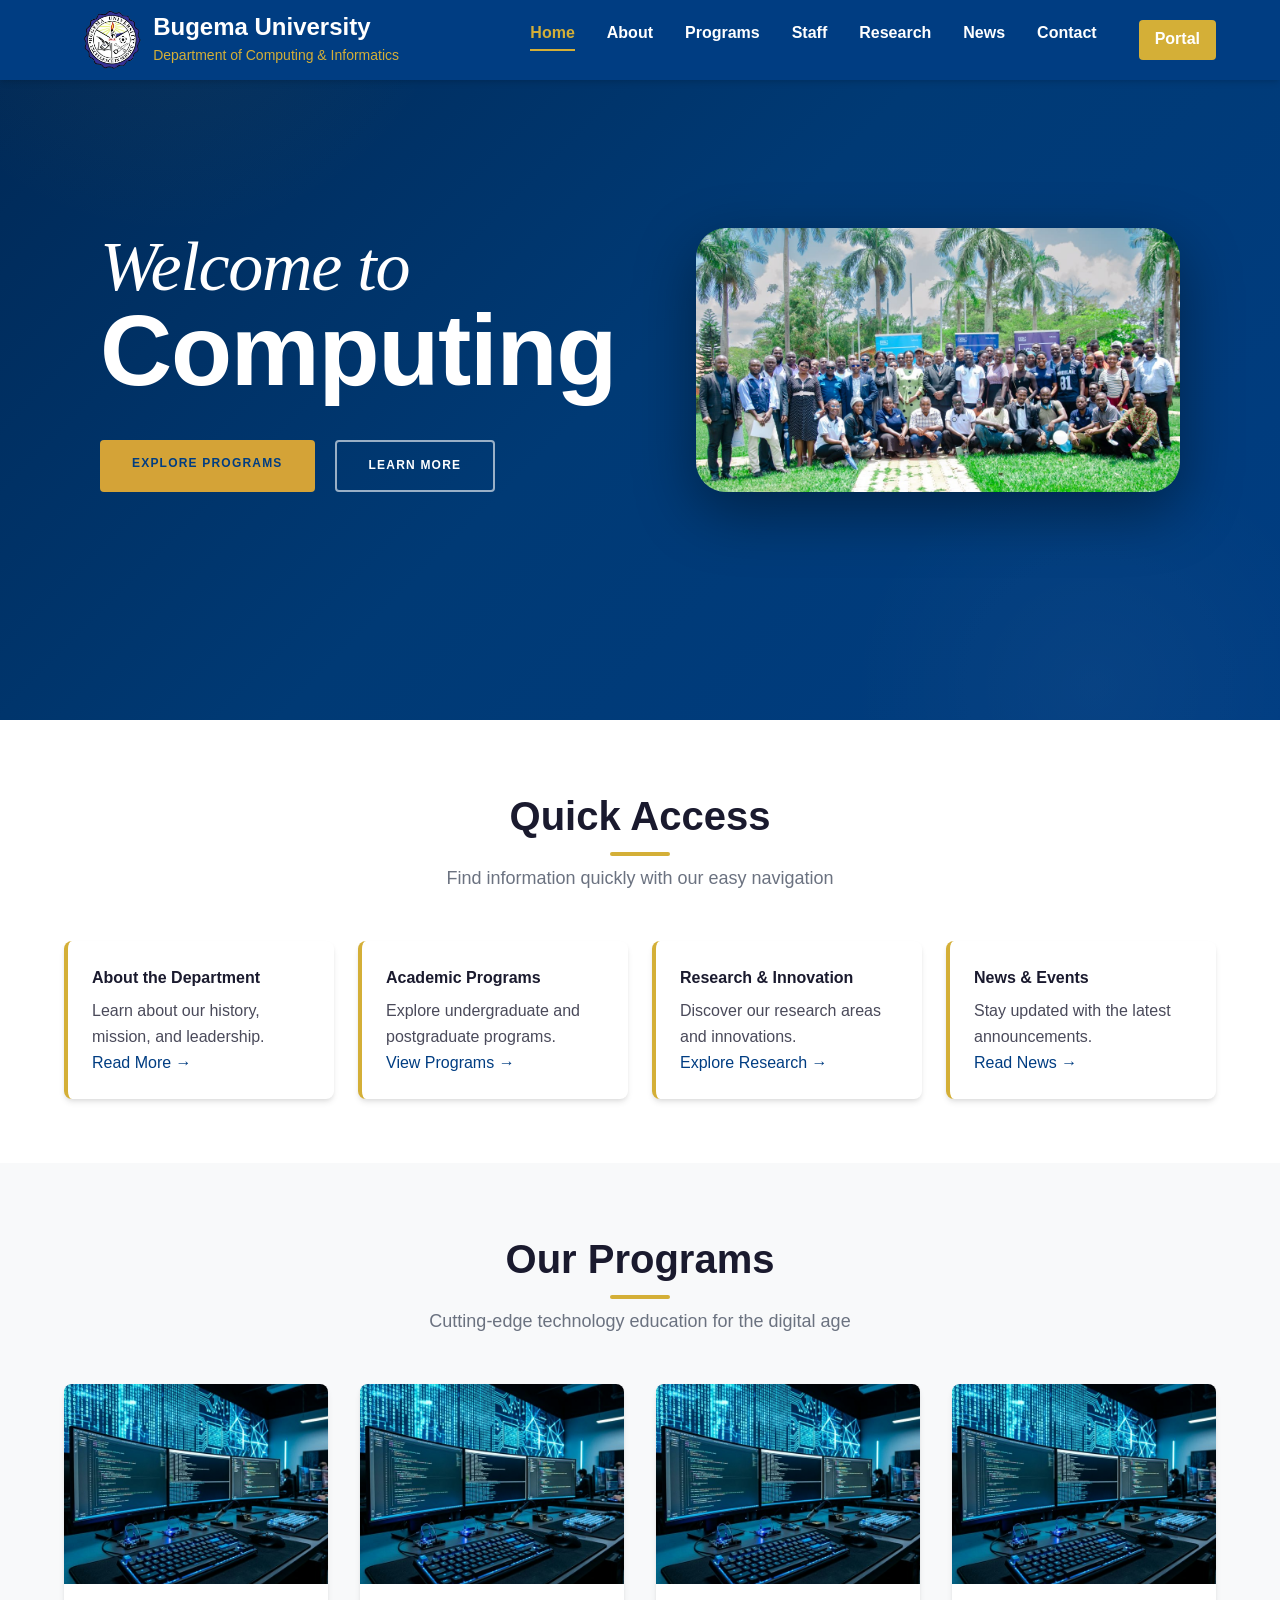
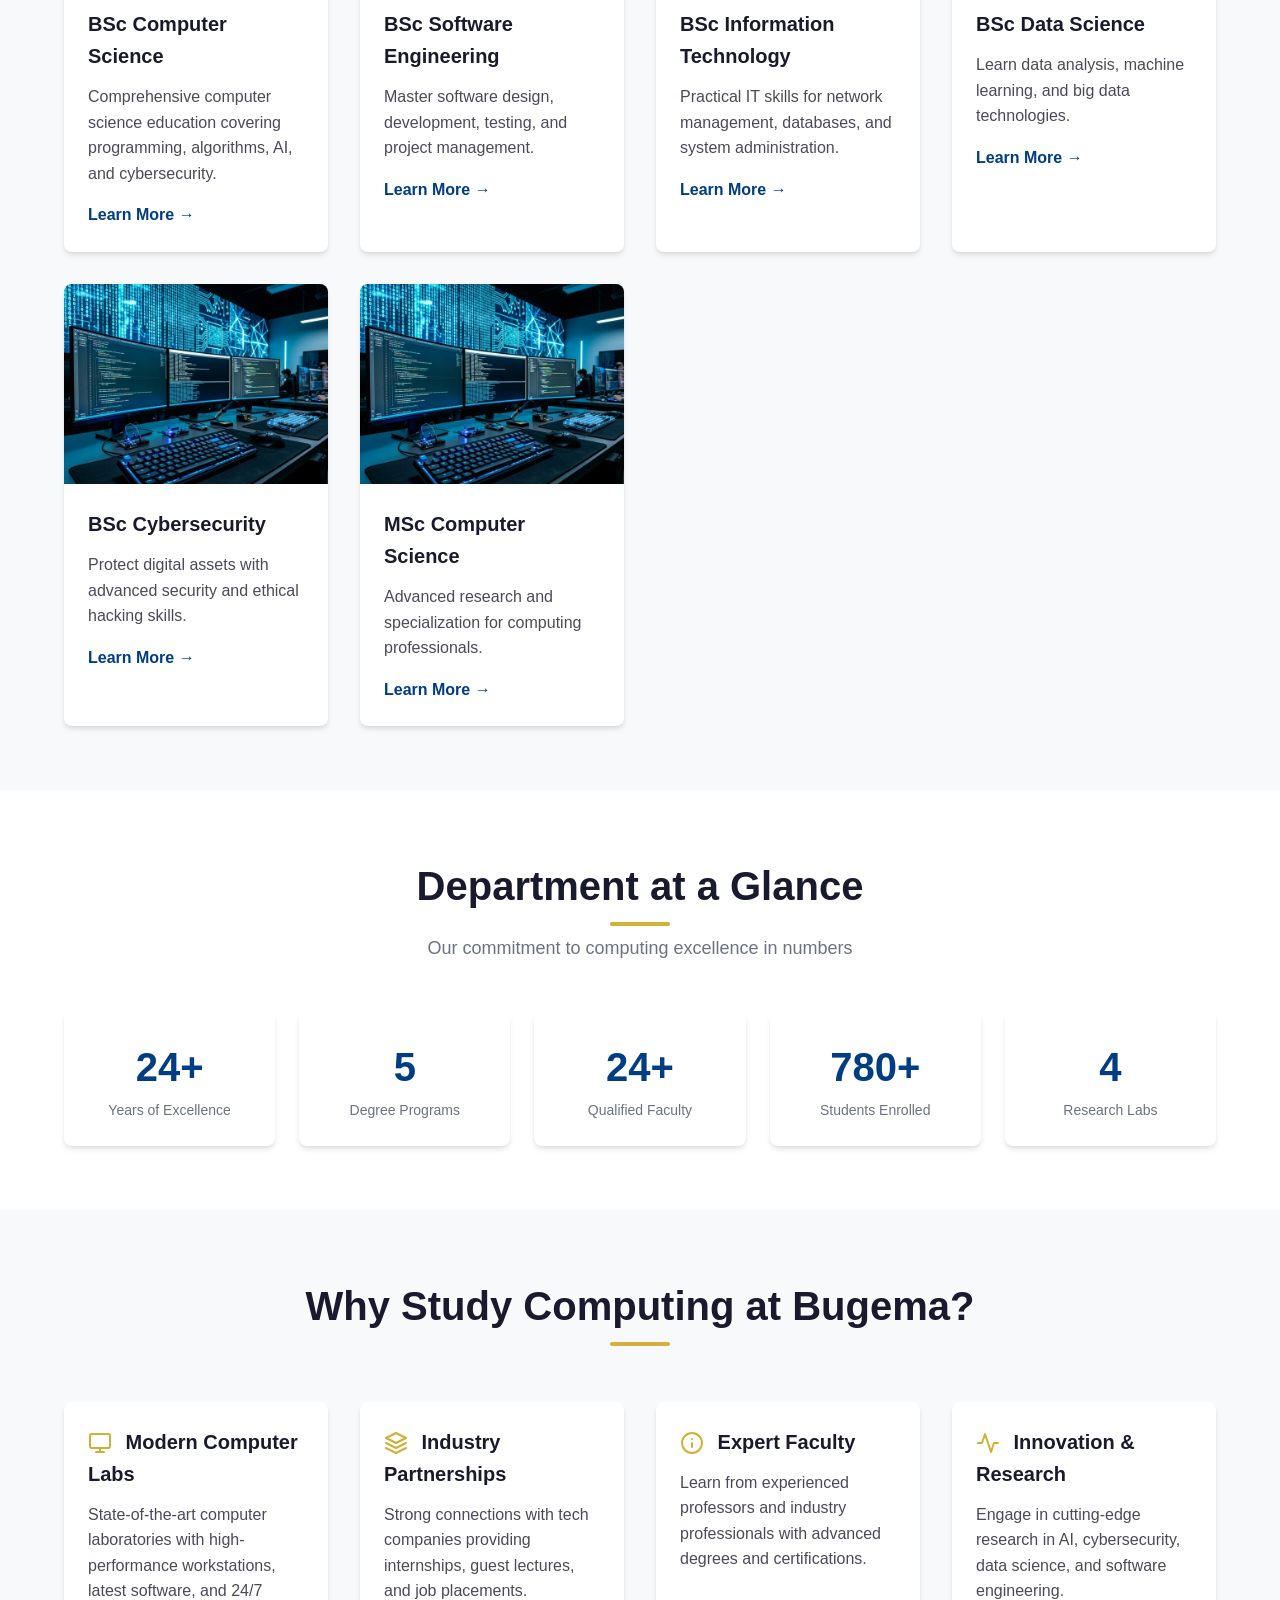
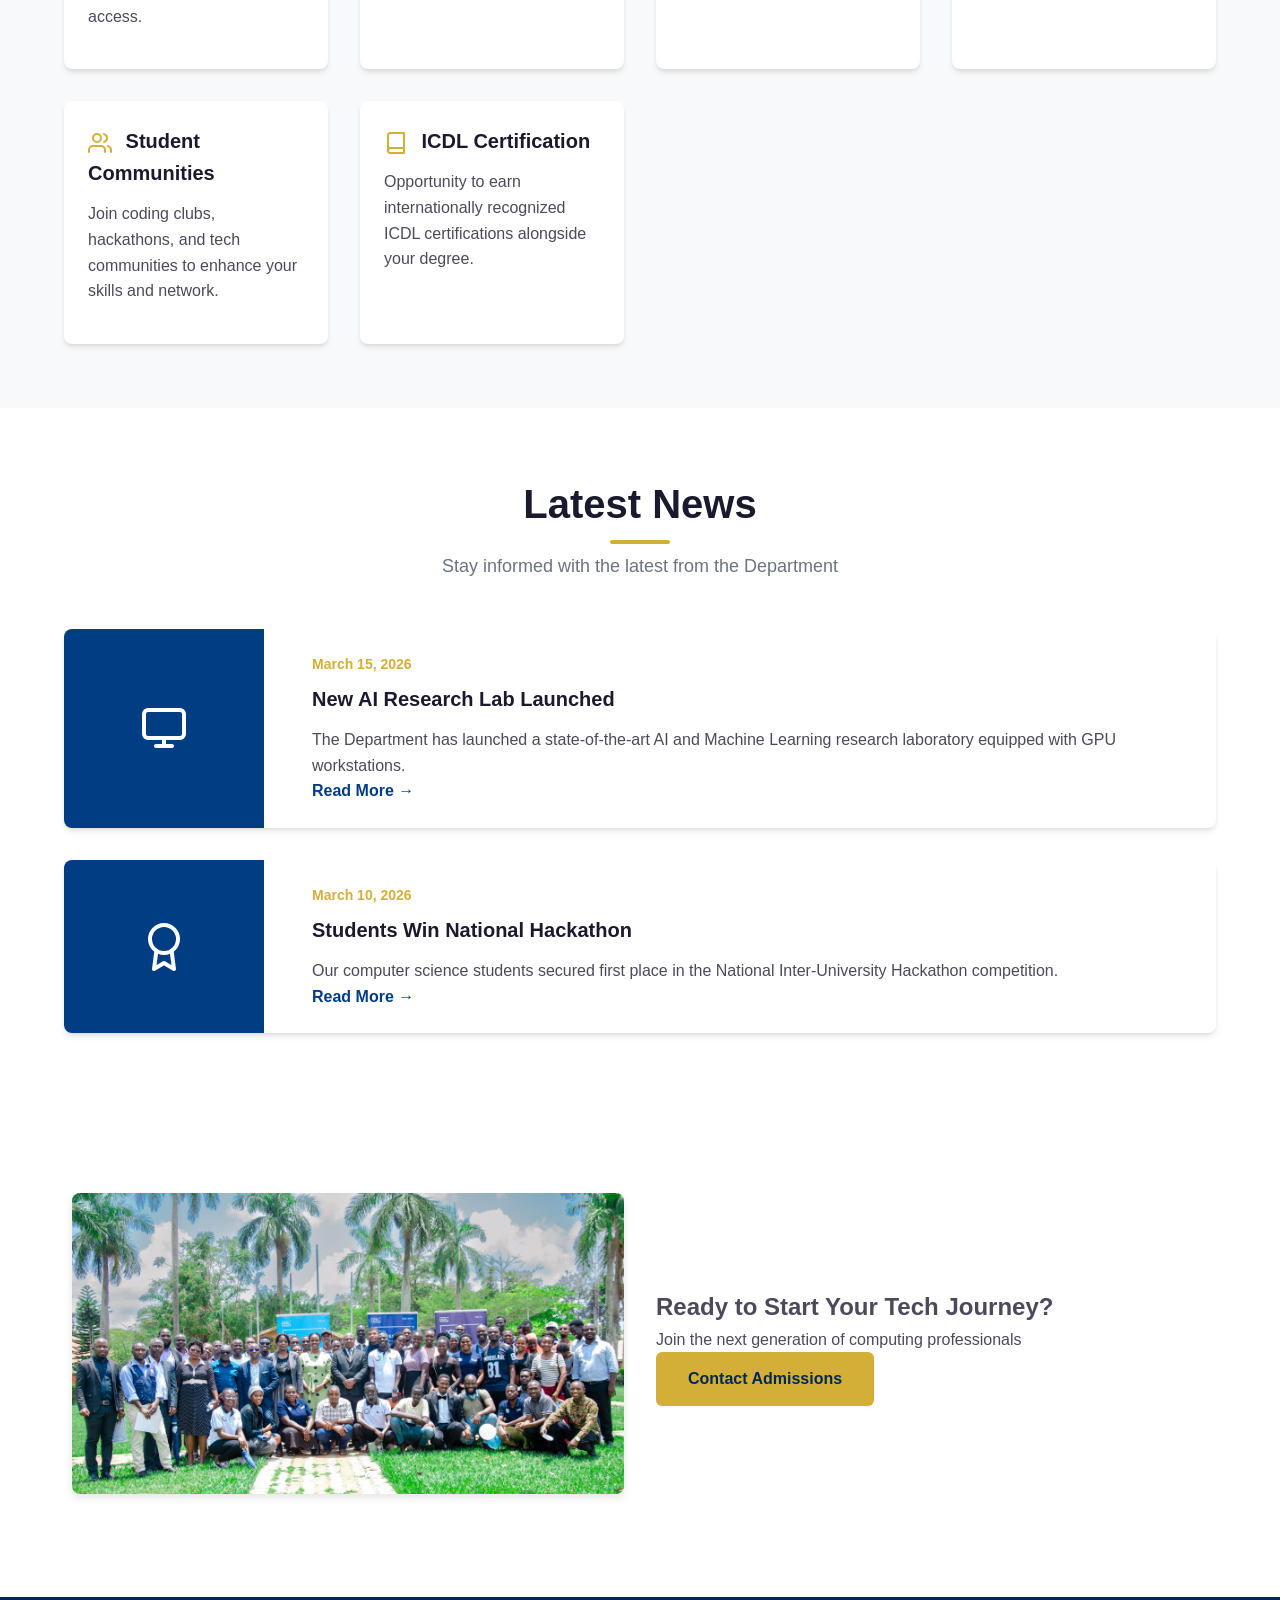
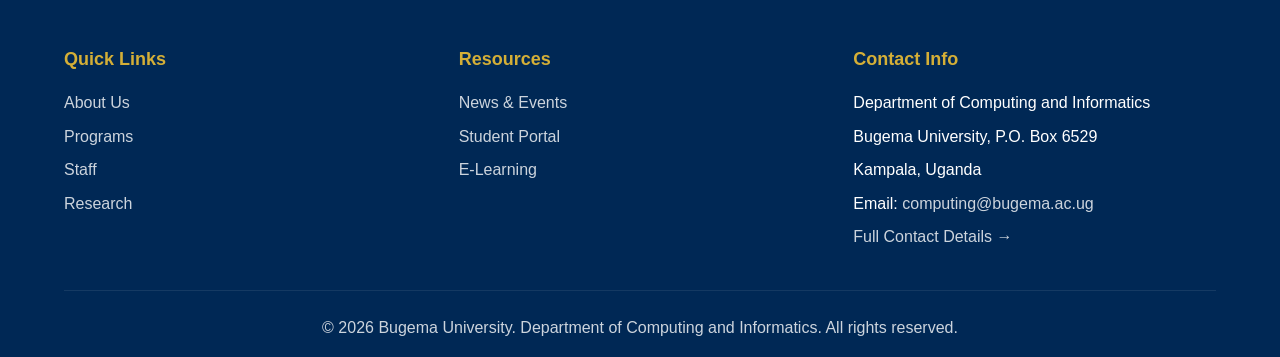
==== commit 09548435: "alot at once" ====
--- a/index.html
+++ b/index.html
@@ -86,6 +86,9 @@
                 <li><a href="research.html">Research</a></li>
                 <li><a href="news.html">News</a></li>
                 <li><a href="contact.html">Contact</a></li>
+                <li><a href="https://erms.bugemauniv.ac.ug/student" target="_blank" class="btn btn-primary"
+                        style="padding: 6px 16px; margin-left: 10px; font-weight: bold; border-radius: 4px;">Portal</a>
+                </li>
             </ul>
         </nav>
     </header>
@@ -94,14 +97,16 @@
         <section class="hero home-hero" role="banner">
             <div class="hero-content">
                 <div class="hero-left">
-                    <h2><span class="hero-title-welcome">Welcome to</span><span class="hero-title-dept">Computing</span></h2>
+                    <h2><span class="hero-title-welcome">Welcome to</span><span class="hero-title-dept">Computing</span>
+                    </h2>
                     <div class="hero-buttons">
                         <a href="programs.html" class="btn btn-primary">EXPLORE PROGRAMS</a>
                         <a href="about.html" class="btn btn-outline">LEARN MORE</a>
                     </div>
                 </div>
                 <div class="hero-right">
-                    <img src="icdl.jpg" alt="Department of Computing and Informatics staff group photo at Bugema University">
+                    <img src="icdl.jpg"
+                        alt="Department of Computing and Informatics staff group photo at Bugema University">
                 </div>
             </div>
         </section>
@@ -420,9 +425,8 @@
                     <h4>Resources</h4>
                     <ul>
                         <li><a href="news.html">News & Events</a></li>
-                        <li><a href="#">Student Portal</a></li>
-                        <li><a href="#">E-Learning</a></li>
-                        <li><a href="#">Library</a></li>
+                        <li><a href="https://erms.bugemauniv.ac.ug/student" target="_blank">Student Portal</a></li>
+                        <li><a href="https://elearning.bugemauniv.ac.ug" target="_blank">E-Learning</a></li>
                     </ul>
                 </div>
                 <div class="footer-section">
@@ -431,7 +435,7 @@
                         <li>Department of Computing and Informatics</li>
                         <li>Bugema University, P.O. Box 6529</li>
                         <li>Kampala, Uganda</li>
-                        <li>Email: computing@bugema.ac.ug</li>
+                        <li>Email: <a href="mailto:computing@bugema.ac.ug">computing@bugema.ac.ug</a></li>
                         <li><a href="contact.html">Full Contact Details →</a></li>
                     </ul>
                 </div>
@@ -562,6 +566,35 @@
             <polyline points="18 15 12 9 6 15"></polyline>
         </svg>
     </button>
+    <!-- Mobile Menu Extensions (Close button & Click outside) -->
+    <script>
+        (function () {
+            const toggle = document.querySelector('.mobile-menu-toggle');
+            const nav = document.querySelector('.nav-links');
+            if (!nav) return;
+
+            const closeBtn = document.createElement('button');
+            closeBtn.innerHTML = '&times;';
+            closeBtn.className = 'close-menu-btn';
+            closeBtn.setAttribute('aria-label', 'Close menu');
+            nav.insertBefore(closeBtn, nav.firstChild);
+
+            function closeNav() {
+                nav.classList.remove('active');
+                if (toggle) toggle.setAttribute('aria-expanded', 'false');
+            }
+
+            closeBtn.addEventListener('click', closeNav);
+
+            document.addEventListener('click', function (e) {
+                if (nav.classList.contains('active')) {
+                    if (!nav.contains(e.target) && (!toggle || !toggle.contains(e.target))) {
+                        closeNav();
+                    }
+                }
+            });
+        })();
+    </script>
 </body>
 
 </html>
--- a/styles.css
+++ b/styles.css
@@ -57,14 +57,16 @@
     justify-content: space-between;
     align-items: center;
     height: 80px;
+    position: relative;
 }
 
 .logo {
     display: flex;
     align-items: center;
-    gap: 1rem;
+    gap: 0.75rem;
     margin-right: auto;
-    padding-left: 20px; /* ADJUST THIS VALUE to push logo left */
+    padding-left: 20px;
+    /* ADJUST THIS VALUE to push logo left */
 }
 
 .logo img {
@@ -85,6 +87,10 @@
 .logo-text span {
     font-size: 0.875rem;
     color: var(--gold);
+}
+
+.close-menu-btn {
+    display: none;
 }
 
 .nav-links {
@@ -435,7 +441,7 @@
 /* Cards */
 .card-grid {
     display: grid;
-    grid-template-columns: repeat(auto-fit, minmax(300px, 1fr));
+    grid-template-columns: repeat(auto-fit, minmax(260px, 1fr));
     gap: 2rem;
 }
 
@@ -500,7 +506,7 @@
 /* Quick Links Section */
 .quick-links {
     display: grid;
-    grid-template-columns: repeat(auto-fit, minmax(250px, 1fr));
+    grid-template-columns: repeat(auto-fit, minmax(220px, 1fr));
     gap: 1.5rem;
     margin-top: 2rem;
 }
@@ -945,35 +951,113 @@
         display: block;
     }
 
+    /* Navbar: shrink logo to fit on small screens */
+    .main-nav {
+        height: 70px;
+        padding: 0 1rem;
+    }
+
+    .logo {
+        padding-left: 0;
+        gap: 0.5rem;
+    }
+
+    .logo img {
+        height: 44px;
+    }
+
+    .logo-text h1 {
+        font-size: 1.1rem;
+    }
+
+    .logo-text span {
+        font-size: 0.75rem;
+    }
+
     .nav-links {
-        display: none;
-        position: absolute;
-        top: 100%;
-        left: 0;
+        display: flex;
+        flex-direction: column;
+        position: fixed;
+        top: 0;
         right: 0;
-        background-color: var(--bugema-blue);
-        flex-direction: column;
+        /* Align to right side where the menu icon is */
+        left: auto;
+        height: 100vh;
+        width: 80%;
+        max-width: 320px;
+        background-color: var(--deep-navy);
+        padding: 100px 2rem 2rem;
+        gap: 0;
+        box-shadow: -10px 0 30px rgba(0, 0, 0, 0.4);
+        /* Shadow on left edge */
+        z-index: 999;
+        transform: translateX(100%);
+        /* Start completely off-screen to the right */
+        transition: transform 0.4s cubic-bezier(0.25, 0.8, 0.25, 1);
+        overflow-y: auto;
+    }
+
+    .nav-links.active {
+        transform: translateX(0);
+    }
+
+    .close-menu-btn {
+        display: block;
+        background: transparent;
+        border: none;
+        color: var(--white);
+        font-size: 2.5rem;
+        cursor: pointer;
+        padding: 0;
+        margin-bottom: 20px;
+        align-self: flex-end;
+        line-height: 1;
+        transition: color 0.3s;
+    }
+
+    .close-menu-btn:hover {
+        color: var(--gold);
+    }
+
+    .nav-links li {
+        width: 100%;
+    }
+
+    .nav-links a {
+        padding: 1.25rem 0;
+        font-size: 1.35rem;
+        font-weight: 500;
+        color: var(--white);
+        border-bottom: 1px solid rgba(255, 255, 255, 0.1);
+        display: block;
+        transition: color 0.3s ease, padding-left 0.3s ease;
+    }
+
+    .nav-links a:hover,
+    .nav-links a.active {
+        color: var(--gold);
+        padding-left: 10px;
+        border-bottom-color: var(--gold);
+    }
+
+    .nav-links a.btn-primary {
+        margin-top: 1.5rem;
+        text-align: center;
+        border-radius: 6px;
         padding: 1rem;
-        gap: 0;
-        box-shadow: var(--shadow);
-    }
-
-    .nav-links.active {
-        display: flex;
-    }
-
-    .nav-links a {
-        padding: 1rem;
-        border-bottom: 1px solid rgba(255, 255, 255, 0.1);
+        margin-left: 0 !important;
+        background-color: var(--gold) !important;
+        color: var(--deep-navy) !important;
+        border: none;
     }
 
     .hero-content {
         flex-direction: column;
-        padding: 6rem 0 3rem;
+        padding: 5rem 1.25rem 2.5rem;
         text-align: center;
     }
 
-    /* Preserve padding for page-specific heroes */
+    /* Correct padding for page-specific heroes (accounts for 70px fixed navbar) */
     .programs-hero .hero-content,
     .news-hero .hero-content,
     .staff-hero .hero-content,
@@ -981,7 +1065,7 @@
     .contact-hero .hero-content,
     .home-hero .hero-content,
     .research-hero .hero-content {
-        padding: 60px 40px;
+        padding: 90px 20px 40px;
     }
 
     .hero-text {
@@ -1020,6 +1104,10 @@
 
     .section-header h2 {
         font-size: 1.75rem;
+    }
+
+    .section {
+        padding: 2.5rem 0;
     }
 
     .news-item {
@@ -1572,11 +1660,11 @@
         padding: 60px 60px;
         gap: 60px;
     }
-    
+
     .staff-hero .hero-title-our {
         font-size: 55px;
     }
-    
+
     .staff-hero .hero-title-faculty {
         font-size: 80px;
     }
@@ -1585,22 +1673,45 @@
 @media (max-width: 992px) {
     .staff-hero .hero-content {
         grid-template-columns: 1fr;
-        gap: 40px;
-        padding: 60px 40px;
+        gap: 30px;
+        padding: 60px 20px;
         text-align: center;
     }
-    
+
     .staff-hero .hero-left {
         align-items: center;
     }
-    
+
     .staff-hero .hero-right {
         justify-content: center;
     }
-    
+
     .staff-hero .hero-right img {
         max-width: 100%;
         border-radius: 20px;
+    }
+}
+
+@media (max-width: 768px) {
+    .staff-hero .hero-title-our {
+        font-size: 28px;
+    }
+
+    .staff-hero .hero-title-faculty {
+        font-size: 42px;
+    }
+
+    .staff-hero .hero-buttons {
+        flex-direction: column;
+        width: 100%;
+        align-items: center;
+    }
+
+    .staff-hero .hero-buttons .btn-primary,
+    .staff-hero .hero-buttons .btn-outline,
+    .staff-hero .hero-buttons .btn-outline-blue {
+        width: 100%;
+        text-align: center;
     }
 }
 
@@ -1723,11 +1834,11 @@
         padding: 60px 60px;
         gap: 60px;
     }
-    
+
     .about-hero .hero-title-about {
         font-size: 55px;
     }
-    
+
     .about-hero .hero-title-dept {
         font-size: 80px;
     }
@@ -1736,19 +1847,19 @@
 @media (max-width: 992px) {
     .about-hero .hero-content {
         grid-template-columns: 1fr;
-        gap: 40px;
-        padding: 60px 40px;
+        gap: 30px;
+        padding: 60px 20px;
         text-align: center;
     }
-    
+
     .about-hero .hero-left {
         align-items: center;
     }
-    
+
     .about-hero .hero-right {
         justify-content: center;
     }
-    
+
     .about-hero .hero-right img {
         max-width: 100%;
         border-radius: 20px;
@@ -1757,18 +1868,19 @@
 
 @media (max-width: 768px) {
     .about-hero .hero-title-about {
-        font-size: 45px;
-    }
-    
+        font-size: 28px;
+    }
+
     .about-hero .hero-title-dept {
-        font-size: 60px;
-    }
-    
+        font-size: 42px;
+    }
+
     .about-hero .hero-buttons {
         flex-direction: column;
         width: 100%;
-    }
-    
+        align-items: center;
+    }
+
     .about-hero .hero-buttons .btn-primary,
     .about-hero .hero-buttons .btn-outline {
         width: 100%;
@@ -1895,11 +2007,11 @@
         padding: 60px 60px;
         gap: 60px;
     }
-    
+
     .news-hero .hero-title-news {
         font-size: 55px;
     }
-    
+
     .news-hero .hero-title-events {
         font-size: 80px;
     }
@@ -1912,15 +2024,15 @@
         padding: 60px 40px;
         text-align: center;
     }
-    
+
     .news-hero .hero-left {
         align-items: center;
     }
-    
+
     .news-hero .hero-right {
         justify-content: center;
     }
-    
+
     .news-hero .hero-right img {
         max-width: 100%;
         border-radius: 20px;
@@ -1931,16 +2043,16 @@
     .news-hero .hero-title-news {
         font-size: 45px;
     }
-    
+
     .news-hero .hero-title-events {
         font-size: 60px;
     }
-    
+
     .news-hero .hero-buttons {
         flex-direction: column;
         width: 100%;
     }
-    
+
     .news-hero .hero-buttons .btn-primary,
     .news-hero .hero-buttons .btn-outline {
         width: 100%;
@@ -2067,11 +2179,11 @@
         padding: 60px 60px;
         gap: 60px;
     }
-    
+
     .contact-hero .hero-title-contact {
         font-size: 55px;
     }
-    
+
     .contact-hero .hero-title-us {
         font-size: 80px;
     }
@@ -2080,19 +2192,19 @@
 @media (max-width: 992px) {
     .contact-hero .hero-content {
         grid-template-columns: 1fr;
-        gap: 40px;
-        padding: 60px 40px;
+        gap: 30px;
+        padding: 60px 20px;
         text-align: center;
     }
-    
+
     .contact-hero .hero-left {
         align-items: center;
     }
-    
+
     .contact-hero .hero-right {
         justify-content: center;
     }
-    
+
     .contact-hero .hero-right img {
         max-width: 100%;
         border-radius: 20px;
@@ -2101,18 +2213,19 @@
 
 @media (max-width: 768px) {
     .contact-hero .hero-title-contact {
-        font-size: 45px;
-    }
-    
+        font-size: 28px;
+    }
+
     .contact-hero .hero-title-us {
-        font-size: 60px;
-    }
-    
+        font-size: 42px;
+    }
+
     .contact-hero .hero-buttons {
         flex-direction: column;
         width: 100%;
-    }
-    
+        align-items: center;
+    }
+
     .contact-hero .hero-buttons .btn-primary,
     .contact-hero .hero-buttons .btn-outline-blue {
         width: 100%;
@@ -2239,11 +2352,11 @@
         padding: 60px 60px;
         gap: 60px;
     }
-    
+
     .programs-hero .hero-title-computing {
         font-size: 55px;
     }
-    
+
     .programs-hero .hero-title-programs {
         font-size: 80px;
     }
@@ -2252,19 +2365,19 @@
 @media (max-width: 992px) {
     .programs-hero .hero-content {
         grid-template-columns: 1fr;
-        gap: 40px;
-        padding: 60px 40px;
+        gap: 30px;
+        padding: 60px 20px;
         text-align: center;
     }
-    
+
     .programs-hero .hero-left {
         align-items: center;
     }
-    
+
     .programs-hero .hero-right {
         justify-content: center;
     }
-    
+
     .programs-hero .hero-right img {
         max-width: 100%;
         border-radius: 20px;
@@ -2273,18 +2386,19 @@
 
 @media (max-width: 768px) {
     .programs-hero .hero-title-computing {
-        font-size: 45px;
-    }
-    
+        font-size: 28px;
+    }
+
     .programs-hero .hero-title-programs {
-        font-size: 60px;
-    }
-    
+        font-size: 42px;
+    }
+
     .programs-hero .hero-buttons {
         flex-direction: column;
         width: 100%;
-    }
-    
+        align-items: center;
+    }
+
     .programs-hero .hero-buttons .btn-primary,
     .programs-hero .hero-buttons .btn-outline {
         width: 100%;
@@ -2411,11 +2525,11 @@
         padding: 60px 60px;
         gap: 60px;
     }
-    
+
     .home-hero .hero-title-welcome {
         font-size: 55px;
     }
-    
+
     .home-hero .hero-title-dept {
         font-size: 80px;
     }
@@ -2424,19 +2538,19 @@
 @media (max-width: 992px) {
     .home-hero .hero-content {
         grid-template-columns: 1fr;
-        gap: 40px;
-        padding: 60px 40px;
+        gap: 30px;
+        padding: 60px 20px;
         text-align: center;
     }
-    
+
     .home-hero .hero-left {
         align-items: center;
     }
-    
+
     .home-hero .hero-right {
         justify-content: center;
     }
-    
+
     .home-hero .hero-right img {
         max-width: 100%;
         border-radius: 20px;
@@ -2445,18 +2559,19 @@
 
 @media (max-width: 768px) {
     .home-hero .hero-title-welcome {
-        font-size: 45px;
-    }
-    
+        font-size: 28px;
+    }
+
     .home-hero .hero-title-dept {
-        font-size: 60px;
-    }
-    
+        font-size: 42px;
+    }
+
     .home-hero .hero-buttons {
         flex-direction: column;
         width: 100%;
-    }
-    
+        align-items: center;
+    }
+
     .home-hero .hero-buttons .btn-primary,
     .home-hero .hero-buttons .btn-outline {
         width: 100%;
@@ -2583,11 +2698,11 @@
         padding: 60px 60px;
         gap: 60px;
     }
-    
+
     .research-hero .hero-title-research {
         font-size: 55px;
     }
-    
+
     .research-hero .hero-title-innovation {
         font-size: 80px;
     }
@@ -2596,19 +2711,19 @@
 @media (max-width: 992px) {
     .research-hero .hero-content {
         grid-template-columns: 1fr;
-        gap: 40px;
-        padding: 60px 40px;
+        gap: 30px;
+        padding: 60px 20px;
         text-align: center;
     }
-    
+
     .research-hero .hero-left {
         align-items: center;
     }
-    
+
     .research-hero .hero-right {
         justify-content: center;
     }
-    
+
     .research-hero .hero-right img {
         max-width: 100%;
         border-radius: 20px;
@@ -2617,18 +2732,19 @@
 
 @media (max-width: 768px) {
     .research-hero .hero-title-research {
-        font-size: 45px;
-    }
-    
+        font-size: 28px;
+    }
+
     .research-hero .hero-title-innovation {
-        font-size: 60px;
-    }
-    
+        font-size: 42px;
+    }
+
     .research-hero .hero-buttons {
         flex-direction: column;
         width: 100%;
-    }
-    
+        align-items: center;
+    }
+
     .research-hero .hero-buttons .btn-primary,
     .research-hero .hero-buttons .btn-outline {
         width: 100%;
@@ -2755,11 +2871,11 @@
         padding: 60px 60px;
         gap: 60px;
     }
-    
+
     .news-hero .hero-title-news {
         font-size: 55px;
     }
-    
+
     .news-hero .hero-title-events {
         font-size: 80px;
     }
@@ -2768,19 +2884,19 @@
 @media (max-width: 992px) {
     .news-hero .hero-content {
         grid-template-columns: 1fr;
-        gap: 40px;
-        padding: 60px 40px;
+        gap: 30px;
+        padding: 60px 20px;
         text-align: center;
     }
-    
+
     .news-hero .hero-left {
         align-items: center;
     }
-    
+
     .news-hero .hero-right {
         justify-content: center;
     }
-    
+
     .news-hero .hero-right img {
         max-width: 100%;
         border-radius: 20px;
@@ -2789,18 +2905,19 @@
 
 @media (max-width: 768px) {
     .news-hero .hero-title-news {
-        font-size: 45px;
-    }
-    
+        font-size: 28px;
+    }
+
     .news-hero .hero-title-events {
-        font-size: 60px;
-    }
-    
+        font-size: 42px;
+    }
+
     .news-hero .hero-buttons {
         flex-direction: column;
         width: 100%;
-    }
-    
+        align-items: center;
+    }
+
     .news-hero .hero-buttons .btn-primary,
     .news-hero .hero-buttons .btn-outline {
         width: 100%;
@@ -2822,4 +2939,180 @@
     .hero-right {
         justify-content: center;
     }
+}
+
+/* ============================================================
+   Small phone breakpoint (max 480px — e.g. iPhone SE, older Android)
+   ============================================================ */
+@media (max-width: 480px) {
+
+    /* Navbar */
+    .main-nav {
+        height: 64px;
+    }
+
+    .logo img {
+        height: 38px;
+    }
+
+    .logo-text h1 {
+        font-size: 1rem;
+    }
+
+    .logo-text span {
+        font-size: 0.7rem;
+    }
+
+    /* Section spacing */
+    .section {
+        padding: 2rem 0;
+    }
+
+    .section-header h2 {
+        font-size: 1.5rem;
+    }
+
+    .section-header p {
+        font-size: 0.95rem;
+    }
+
+    /* Hero common: extra tight at very small sizes, stacking vertically */
+    .home-hero .hero-content,
+    .about-hero .hero-content,
+    .staff-hero .hero-content,
+    .programs-hero .hero-content,
+    .research-hero .hero-content,
+    .news-hero .hero-content,
+    .contact-hero .hero-content {
+        display: flex;
+        flex-direction: column;
+        padding: 80px 16px 32px;
+        gap: 0;
+    }
+
+    /* Unbox the left content to participate in flex order */
+    .home-hero .hero-left,
+    .about-hero .hero-left,
+    .staff-hero .hero-left,
+    .programs-hero .hero-left,
+    .research-hero .hero-left,
+    .news-hero .hero-left,
+    .contact-hero .hero-left {
+        display: contents;
+    }
+
+    /* 1. Title comes first */
+    .home-hero h2,
+    .about-hero h2,
+    .staff-hero h2,
+    .programs-hero h2,
+    .research-hero h2,
+    .news-hero h2,
+    .contact-hero h2 {
+        order: 1;
+        margin-bottom: 20px;
+        width: 100%;
+        text-align: center;
+    }
+
+    /* 2. Image comes second (below text) */
+    /* Show the hero right-panel images on very small phones, stack them */
+    .home-hero .hero-right,
+    .about-hero .hero-right,
+    .staff-hero .hero-right,
+    .programs-hero .hero-right,
+    .research-hero .hero-right,
+    .news-hero .hero-right,
+    .contact-hero .hero-right {
+        display: flex;
+        order: 2;
+        margin-bottom: 24px;
+        justify-content: center;
+        width: 100%;
+    }
+
+    .home-hero .hero-right img,
+    .about-hero .hero-right img,
+    .staff-hero .hero-right img,
+    .programs-hero .hero-right img,
+    .research-hero .hero-right img,
+    .news-hero .hero-right img,
+    .contact-hero .hero-right img {
+        max-width: 100%;
+        height: auto;
+    }
+
+    /* 3. Buttons come last */
+    .home-hero .hero-buttons,
+    .about-hero .hero-buttons,
+    .staff-hero .hero-buttons,
+    .programs-hero .hero-buttons,
+    .research-hero .hero-buttons,
+    .news-hero .hero-buttons,
+    .contact-hero .hero-buttons {
+        order: 3;
+        margin-top: 0;
+        width: 100%;
+    }
+
+    /* Hero title font sizes — small phone */
+    .home-hero .hero-title-welcome,
+    .about-hero .hero-title-about,
+    .staff-hero .hero-title-our,
+    .programs-hero .hero-title-computing,
+    .research-hero .hero-title-research,
+    .news-hero .hero-title-news,
+    .contact-hero .hero-title-contact {
+        font-size: 24px;
+    }
+
+    .home-hero .hero-title-dept,
+    .about-hero .hero-title-dept,
+    .staff-hero .hero-title-faculty,
+    .programs-hero .hero-title-programs,
+    .research-hero .hero-title-innovation,
+    .news-hero .hero-title-events,
+    .contact-hero .hero-title-us {
+        font-size: 36px;
+    }
+
+    /* Buttons */
+    .hero-buttons .btn-primary,
+    .hero-buttons .btn-outline,
+    .home-hero .hero-buttons .btn-primary,
+    .home-hero .hero-buttons .btn-outline,
+    .about-hero .hero-buttons .btn-primary,
+    .about-hero .hero-buttons .btn-outline,
+    .staff-hero .hero-buttons .btn-primary,
+    .staff-hero .hero-buttons .btn-outline,
+    .programs-hero .hero-buttons .btn-primary,
+    .programs-hero .hero-buttons .btn-outline,
+    .research-hero .hero-buttons .btn-primary,
+    .research-hero .hero-buttons .btn-outline,
+    .news-hero .hero-buttons .btn-primary,
+    .news-hero .hero-buttons .btn-outline,
+    .contact-hero .hero-buttons .btn-primary,
+    .contact-hero .hero-buttons .btn-outline-blue {
+        padding: 12px 20px;
+        font-size: 0.7rem;
+    }
+
+    /* Cards go fully single column */
+    .card-grid {
+        grid-template-columns: 1fr;
+    }
+
+    .quick-links {
+        grid-template-columns: 1fr;
+    }
+
+    /* Stats grid */
+    .stats-grid {
+        grid-template-columns: repeat(2, 1fr);
+    }
+
+    /* Footer */
+    .footer-section {
+        text-align: center;
+    }
 }
